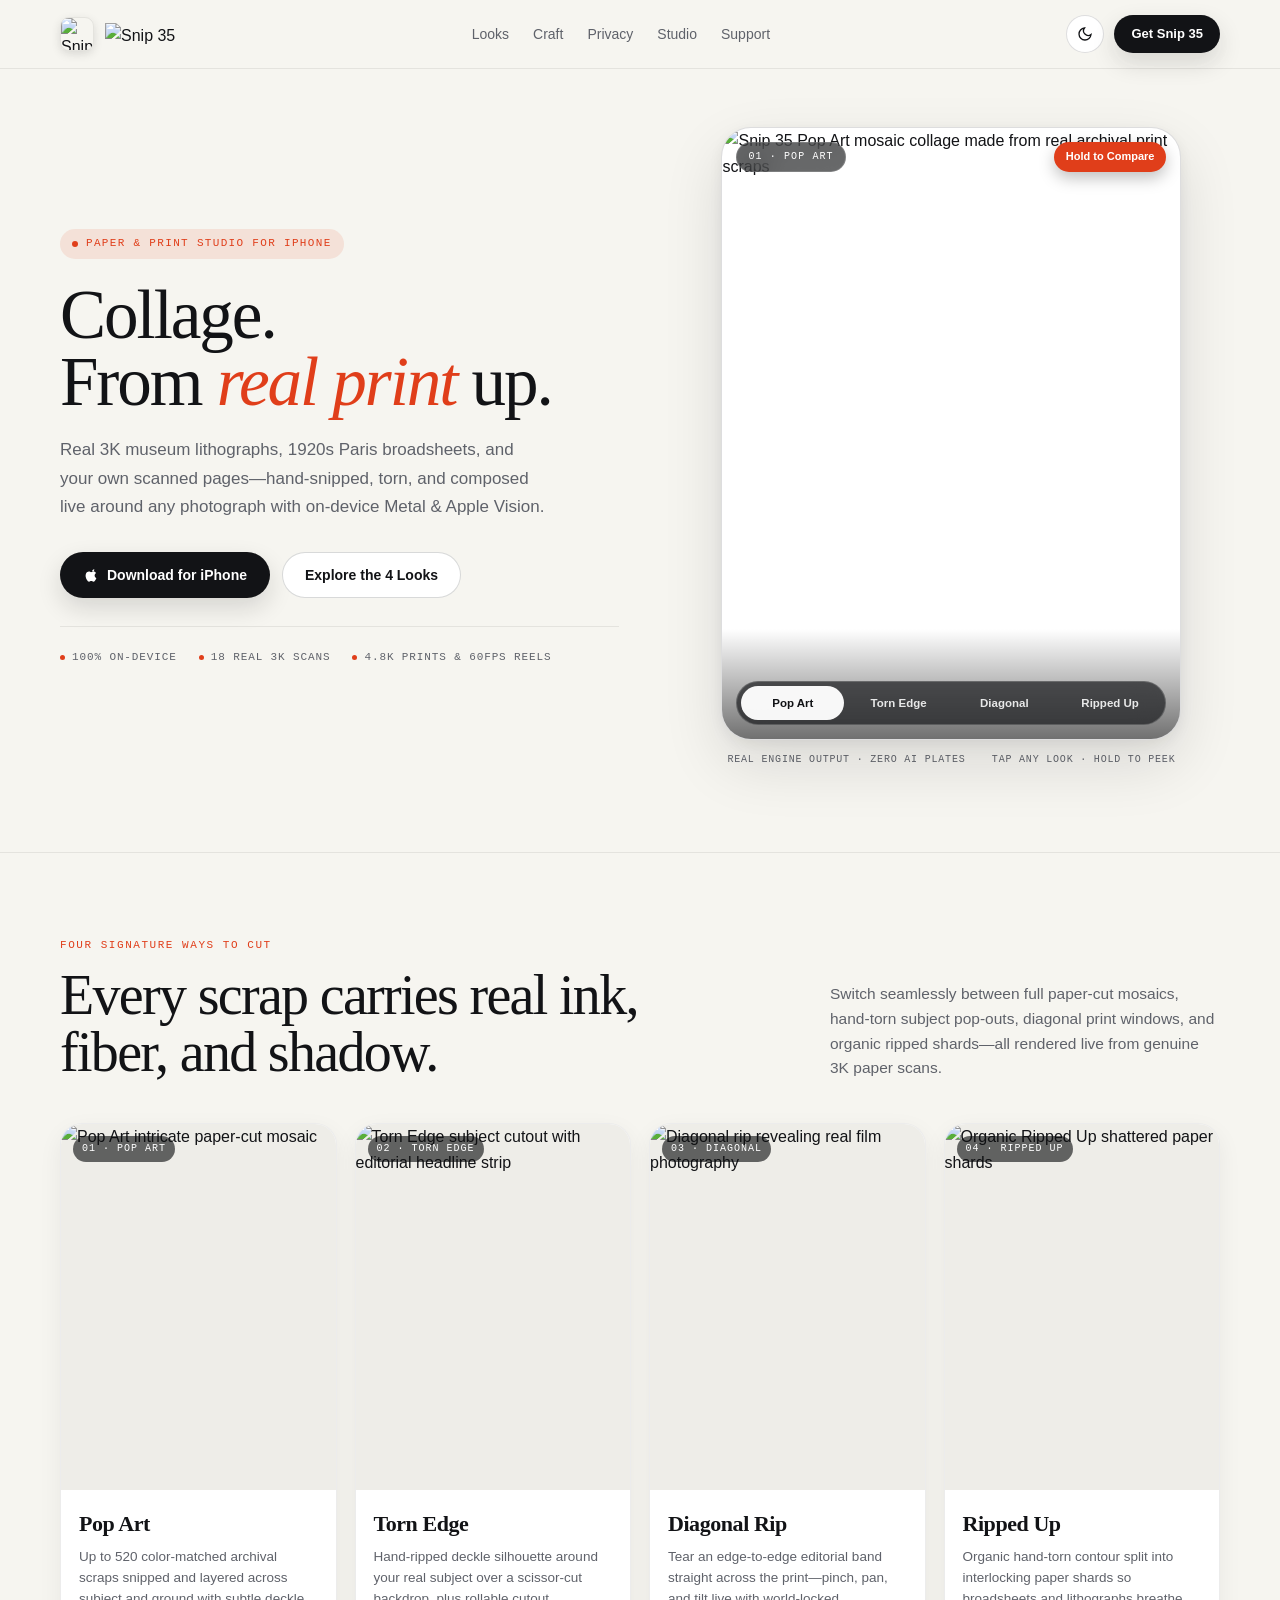
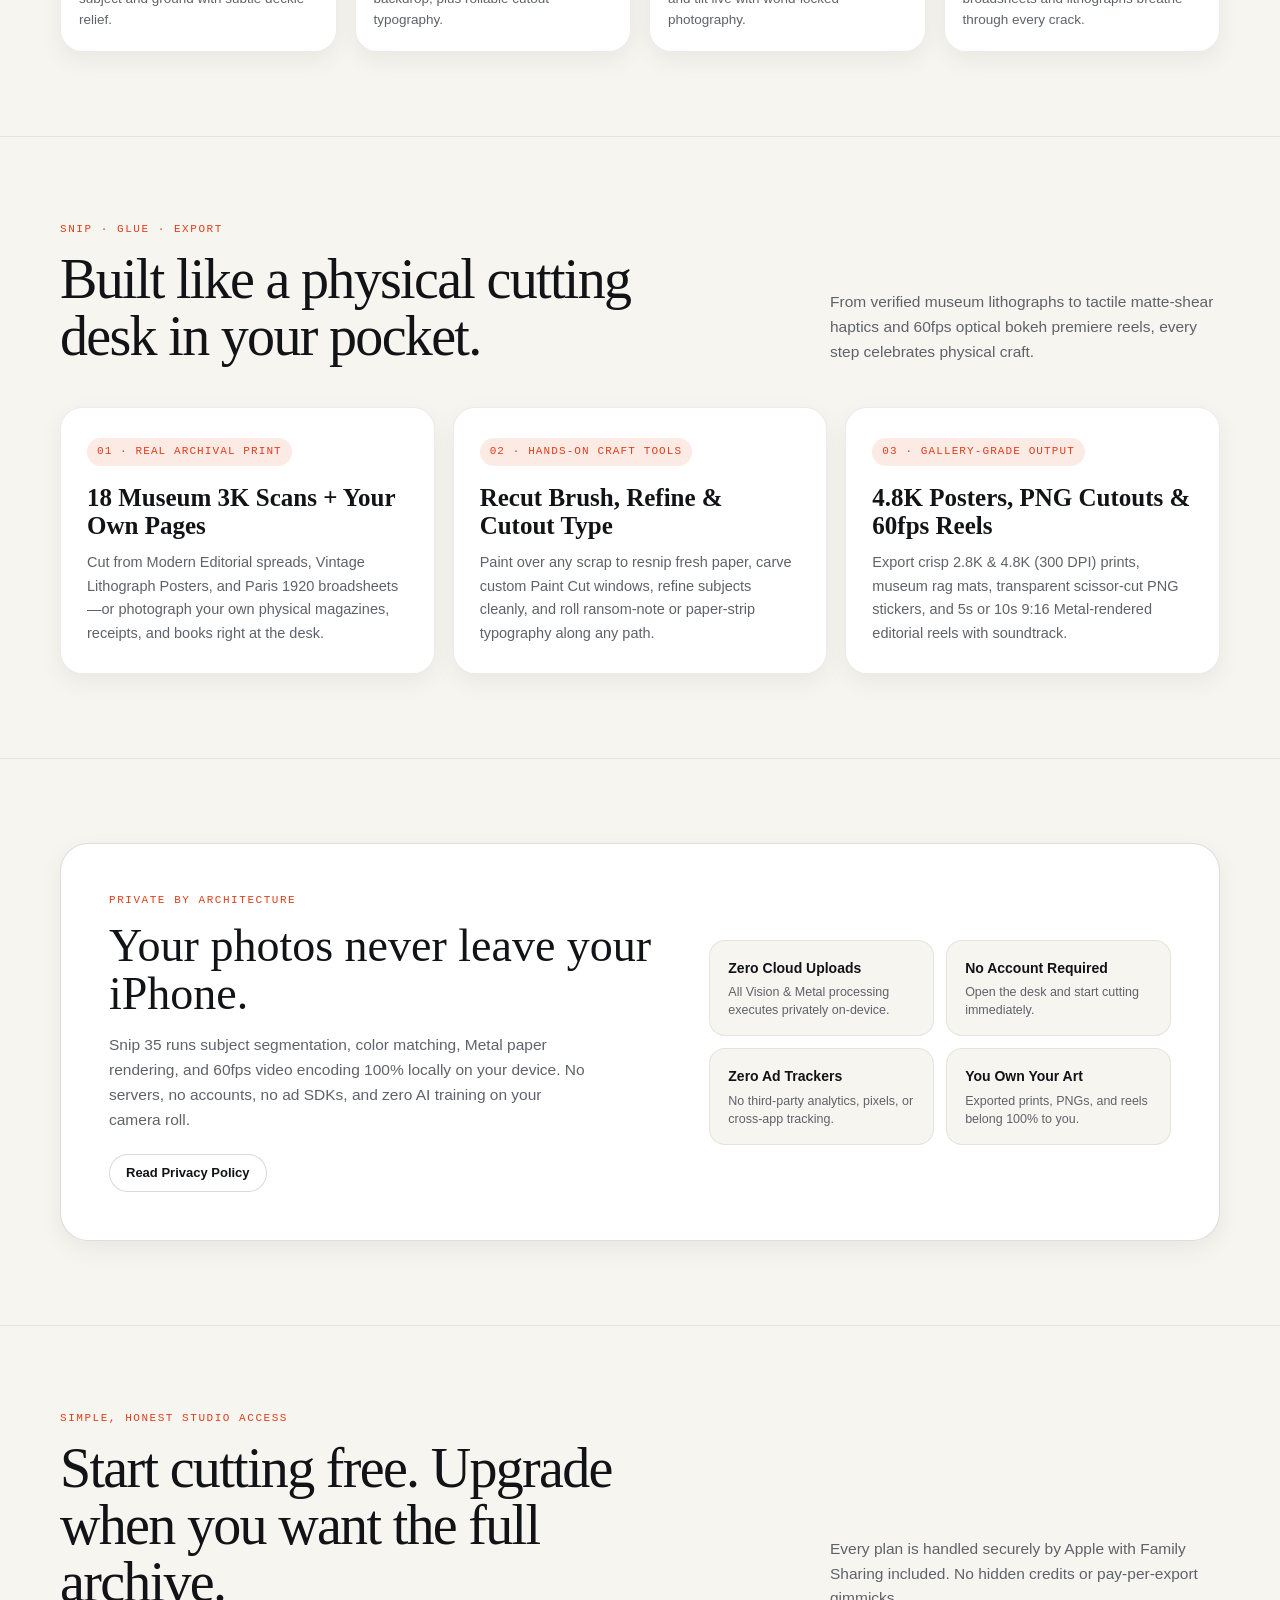
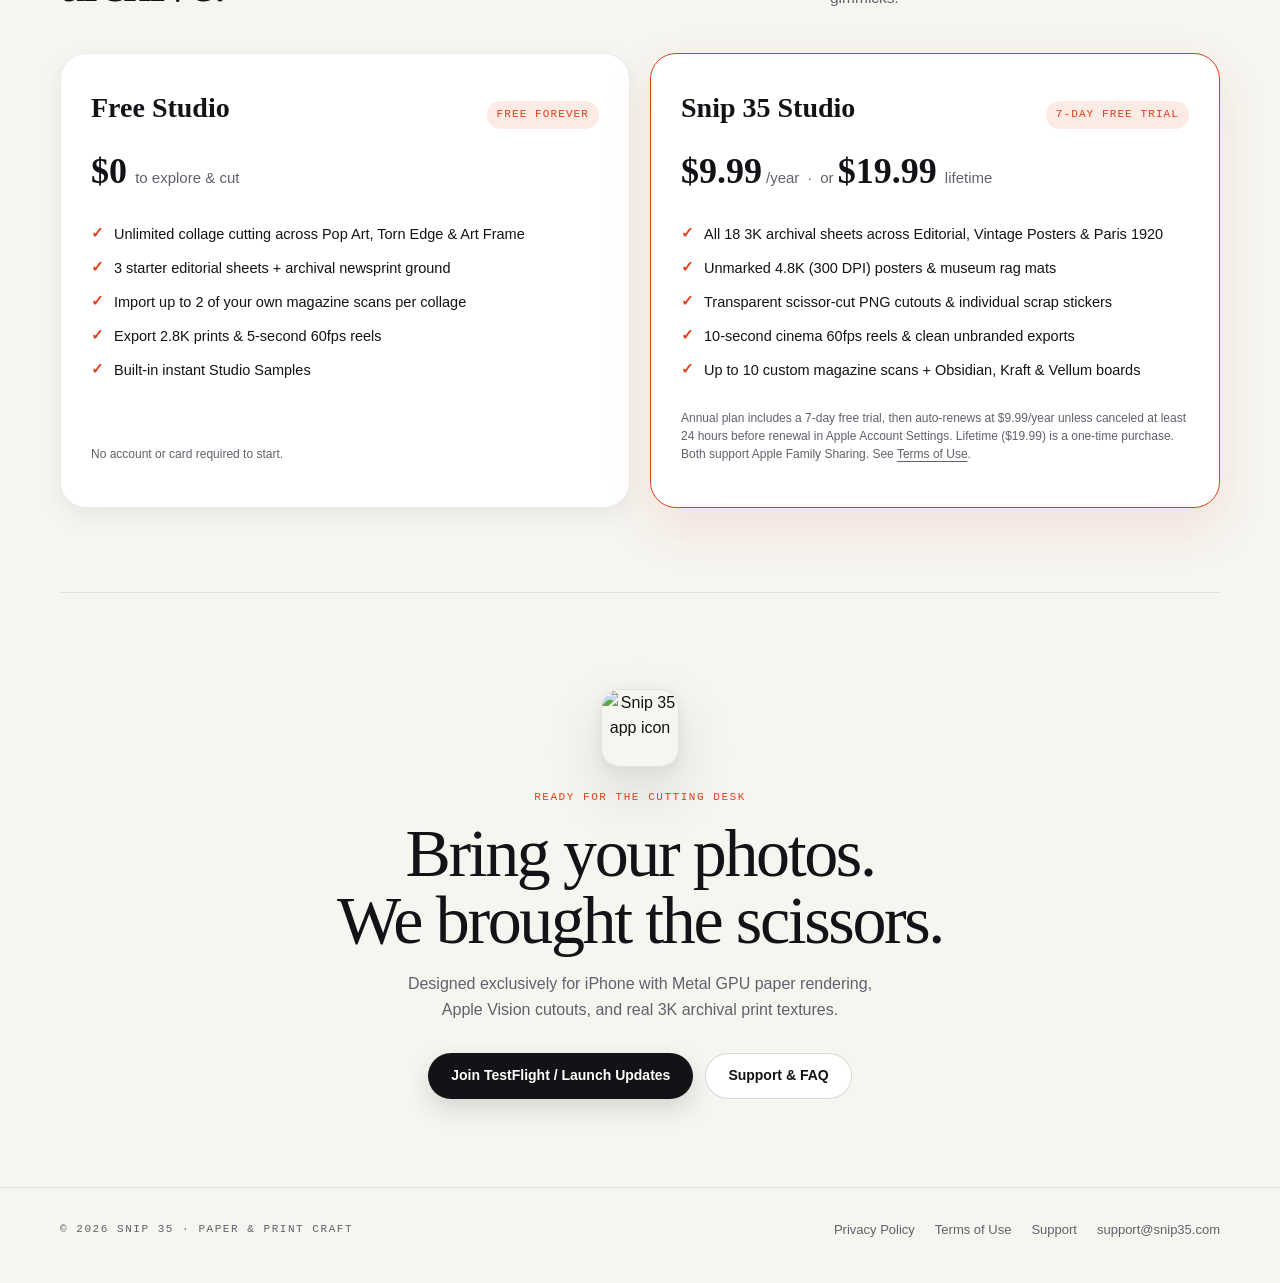
==== index.html @ 23352a3b "Add files via upload" ====
<!doctype html>
<html lang="en" data-theme="light">
<head>
  <meta charset="utf-8" />
  <meta name="viewport" content="width=device-width, initial-scale=1" />
  <meta http-equiv="Content-Security-Policy" content="default-src 'self'; img-src 'self' data:; style-src 'self' 'unsafe-inline' https://fonts.googleapis.com; font-src 'self' https://fonts.gstatic.com; script-src 'self'; base-uri 'self'; form-action 'self'; object-src 'none';" />
  <meta name="referrer" content="strict-origin-when-cross-origin" />
  <title>Snip 35 — Paper &amp; Print Collage Studio for iPhone</title>
  <meta name="description" content="Collage. From real print up. Real 3K archival magazine spreads &amp; museum lithographs—hand-snipped, torn, and layered live around any photo, 100% on-device." />
  <link rel="canonical" href="https://snip35.com/" />

  <!-- Apple Smart App Banner: uncomment & replace with your App Store numeric ID once live -->
  <!-- <meta name="apple-itunes-app" content="app-id=YOUR_APP_STORE_ID" /> -->

  <meta name="theme-color" content="#f6f5f0" media="(prefers-color-scheme: light)" />
  <meta name="theme-color" content="#07080b" media="(prefers-color-scheme: dark)" />
  <link rel="icon" type="image/png" href="./assets/favicon.png" />
  <link rel="apple-touch-icon" sizes="180x180" href="./assets/apple-touch-icon.png" />

  <!-- Open Graph & iMessage Rich Link Preview -->
  <meta property="og:type" content="website" />
  <meta property="og:site_name" content="Snip 35" />
  <meta property="og:title" content="Snip 35 — Collage. From real print up." />
  <meta property="og:description" content="Real 3K magazine spreads and museum lithographs—hand-snipped, torn, and layered live around any photo on iPhone. 100% on-device." />
  <meta property="og:url" content="https://snip35.com/" />
  <meta property="og:image" content="https://snip35.com/assets/og-card.jpg" />
  <meta property="og:image:width" content="1200" />
  <meta property="og:image:height" content="630" />
  <meta name="twitter:card" content="summary_large_image" />
  <meta name="twitter:title" content="Snip 35 — Paper &amp; Print Collage Studio" />
  <meta name="twitter:description" content="Real 3K museum scans, hand-torn edges, cutout typography, and 60fps bokeh reels—100% on-device for iPhone." />
  <meta name="twitter:image" content="https://snip35.com/assets/og-card.jpg" />

  <link rel="preconnect" href="https://fonts.googleapis.com" />
  <link rel="preconnect" href="https://fonts.gstatic.com" crossorigin />
  <link href="https://fonts.googleapis.com/css2?family=Bodoni+Moda:ital,opsz,wght@0,6..96,500;0,6..96,600;1,6..96,500&family=DM+Mono:wght@400;500&family=DM+Sans:wght@400;500;600;700&display=swap" rel="stylesheet" />
  <link rel="stylesheet" href="./styles.css" />
  <script src="./theme.js"></script>
</head>
<body>
  <header class="topbar">
    <div class="wrap topbar-inner">
      <a class="brand" href="./" aria-label="Snip 35 home">
        <img
          class="brand-icon"
          src="./assets/app-icon.png"
          data-icon-light="./assets/app-icon.png"
          data-icon-dark="./assets/app-icon-dark.png"
          alt="Snip 35 app icon"
          width="34"
          height="34"
        />
        <img class="brand-wordmark" src="./assets/wordmark.png" alt="Snip 35" height="22" />
      </a>

      <nav class="nav" aria-label="Primary">
        <a href="#looks">Looks</a>
        <a href="#craft">Craft</a>
        <a href="#privacy">Privacy</a>
        <a href="#studio">Studio</a>
        <a href="./support/">Support</a>
      </nav>

      <div class="nav-actions">
        <button id="themeToggle" class="theme-btn" type="button" aria-label="Toggle studio theme"></button>
        <a class="btn btn-primary btn-sm" href="#download">Get Snip 35</a>
      </div>
    </div>
  </header>

  <main>
    <!-- Hero -->
    <section class="wrap hero">
      <div>
        <div class="eyebrow-row">
          <span class="eyebrow-dot"></span>
          <span>Paper &amp; Print Studio for iPhone</span>
        </div>

        <h1>Collage.<br />From <em>real print</em> up.</h1>

        <p class="hero-lead">
          Real 3K museum lithographs, 1920s Paris broadsheets, and your own scanned pages—hand-snipped,
          torn, and composed live around any photograph with on-device Metal &amp; Apple Vision.
        </p>

        <div class="hero-cta">
          <a class="btn btn-primary" href="#download">
            <svg width="16" height="16" viewBox="0 0 24 24" fill="currentColor" aria-hidden="true">
              <path d="M18.71 19.5c-.83 1.24-1.71 2.45-3.05 2.47-1.34.03-1.77-.79-3.29-.79-1.53 0-2 .77-3.27.82-1.31.05-2.3-1.32-3.14-2.53C4.25 17 2.94 12.45 4.7 9.39c.87-1.52 2.43-2.48 4.12-2.51 1.28-.02 2.5.87 3.29.87.78 0 2.26-1.07 3.81-.91.65.03 2.47.26 3.64 1.98-.09.06-2.17 1.28-2.15 3.81.03 3.02 2.65 4.03 2.68 4.04-.03.07-.42 1.44-1.38 2.83M15.96 6.33c.67-.81 1.12-1.94 1-3.08-.96.04-2.13.64-2.82 1.45-.61.7-.114 1.86-1 2.98 1.07.08 2.16-.54 2.82-1.35z"/>
            </svg>
            <span>Download for iPhone</span>
          </a>
          <a class="btn btn-secondary" href="#looks">Explore the 4 Looks</a>
        </div>

        <div class="hero-specs">
          <span><i class="spec-dot"></i>100% On-Device</span>
          <span><i class="spec-dot"></i>18 Real 3K Scans</span>
          <span><i class="spec-dot"></i>4.8K Prints &amp; 60fps Reels</span>
        </div>
      </div>

      <!-- Interactive Living Hero Stage -->
      <div class="stage-wrap">
        <div class="stage-card" id="heroStage" aria-label="Interactive preview of Snip 35 collage styles">
          <img class="stage-img active" data-look="pop" src="./assets/hero-pop-art.jpg" alt="Snip 35 Pop Art mosaic collage made from real archival print scraps" />
          <img class="stage-img" data-look="torn" src="./assets/hero-torn-edge.jpg" alt="Snip 35 Torn Edge subject cutout with hand-torn paper deckle and editorial type strip" />
          <img class="stage-img" data-look="diag" src="./assets/hero-diagonal.jpg" alt="Snip 35 Diagonal Rip art frame revealing a 35mm photograph through torn print" />
          <img class="stage-img" data-look="ripped" src="./assets/hero-ripped-up.jpg" alt="Snip 35 Organic Ripped Up multi-shard collage framing a portrait" />

          <img class="before-layer" id="beforeLayer" src="./assets/hero-pop-orig.jpg" alt="Original photograph before Snip 35 cutting" />
          <div class="stage-divider" id="stageDivider" aria-hidden="true"></div>

          <div class="stage-top-bar">
            <span class="stage-badge" id="stageBadge">01 · Pop Art</span>
            <button class="compare-btn" id="compareBtn" type="button">Hold to Compare</button>
          </div>

          <div class="stage-grad"></div>

          <div class="stage-pills" role="tablist" aria-label="Choose hero look">
            <button class="stage-pill active" type="button" role="tab" aria-selected="true" data-pick="pop">Pop Art</button>
            <button class="stage-pill" type="button" role="tab" aria-selected="false" data-pick="torn">Torn Edge</button>
            <button class="stage-pill" type="button" role="tab" aria-selected="false" data-pick="diag">Diagonal</button>
            <button class="stage-pill" type="button" role="tab" aria-selected="false" data-pick="ripped">Ripped Up</button>
          </div>
        </div>
        <div class="stage-caption">
          <span class="mono">Real engine output · Zero AI plates</span>
          <span class="mono" id="stageHint">Tap any look · Hold to peek</span>
        </div>
      </div>
    </section>

    <!-- 4 Signature Looks -->
    <section class="section" id="looks">
      <div class="wrap">
        <div class="section-head">
          <div>
            <div class="mono accent-mono">Four Signature Ways to Cut</div>
            <h2>Every scrap carries real ink, fiber, and shadow.</h2>
          </div>
          <p>
            Switch seamlessly between full paper-cut mosaics, hand-torn subject pop-outs, diagonal print windows,
            and organic ripped shards—all rendered live from genuine 3K paper scans.
          </p>
        </div>

        <div class="looks-grid">
          <article class="look-card">
            <div class="look-media">
              <img src="./assets/hero-pop-art.jpg" alt="Pop Art intricate paper-cut mosaic" loading="lazy" />
              <span class="look-num">01 · POP ART</span>
            </div>
            <div class="look-body">
              <h3>Pop Art</h3>
              <p>Up to 520 color-matched archival scraps snipped and layered across subject and ground with subtle deckle relief.</p>
            </div>
          </article>

          <article class="look-card">
            <div class="look-media">
              <img src="./assets/hero-torn-edge.jpg" alt="Torn Edge subject cutout with editorial headline strip" loading="lazy" />
              <span class="look-num">02 · TORN EDGE</span>
            </div>
            <div class="look-body">
              <h3>Torn Edge</h3>
              <p>Hand-ripped deckle silhouette around your real subject over a scissor-cut backdrop, plus rollable cutout typography.</p>
            </div>
          </article>

          <article class="look-card">
            <div class="look-media">
              <img src="./assets/hero-diagonal.jpg" alt="Diagonal rip revealing real film photography" loading="lazy" />
              <span class="look-num">03 · DIAGONAL</span>
            </div>
            <div class="look-body">
              <h3>Diagonal Rip</h3>
              <p>Tear an edge-to-edge editorial band straight across the print—pinch, pan, and tilt live with world-locked photography.</p>
            </div>
          </article>

          <article class="look-card">
            <div class="look-media">
              <img src="./assets/hero-ripped-up.jpg" alt="Organic Ripped Up shattered paper shards" loading="lazy" />
              <span class="look-num">04 · RIPPED UP</span>
            </div>
            <div class="look-body">
              <h3>Ripped Up</h3>
              <p>Organic hand-torn contour split into interlocking paper shards so broadsheets and lithographs breathe through every crack.</p>
            </div>
          </article>
        </div>
      </div>
    </section>

    <!-- 3-Act Craft Process -->
    <section class="section" id="craft">
      <div class="wrap">
        <div class="section-head">
          <div>
            <div class="mono accent-mono">Snip · Glue · Export</div>
            <h2>Built like a physical cutting desk in your pocket.</h2>
          </div>
          <p>
            From verified museum lithographs to tactile matte-shear haptics and 60fps optical bokeh premiere reels,
            every step celebrates physical craft.
          </p>
        </div>

        <div class="craft-grid">
          <article class="craft-card">
            <div class="craft-step">01 · REAL ARCHIVAL PRINT</div>
            <h3>18 Museum 3K Scans + Your Own Pages</h3>
            <p>
              Cut from Modern Editorial spreads, Vintage Lithograph Posters, and Paris 1920 broadsheets—or photograph
              your own physical magazines, receipts, and books right at the desk.
            </p>
          </article>

          <article class="craft-card">
            <div class="craft-step">02 · HANDS-ON CRAFT TOOLS</div>
            <h3>Recut Brush, Refine &amp; Cutout Type</h3>
            <p>
              Paint over any scrap to resnip fresh paper, carve custom Paint Cut windows, refine subjects cleanly,
              and roll ransom-note or paper-strip typography along any path.
            </p>
          </article>

          <article class="craft-card">
            <div class="craft-step">03 · GALLERY-GRADE OUTPUT</div>
            <h3>4.8K Posters, PNG Cutouts &amp; 60fps Reels</h3>
            <p>
              Export crisp 2.8K &amp; 4.8K (300 DPI) prints, museum rag mats, transparent scissor-cut PNG stickers,
              and 5s or 10s 9:16 Metal-rendered editorial reels with soundtrack.
            </p>
          </article>
        </div>
      </div>
    </section>

    <!-- Privacy Architecture -->
    <section class="section" id="privacy">
      <div class="wrap">
        <div class="privacy-band">
          <div>
            <div class="mono accent-mono">Private by Architecture</div>
            <h2>Your photos never leave your iPhone.</h2>
            <p>
              Snip 35 runs subject segmentation, color matching, Metal paper rendering, and 60fps video encoding
              100% locally on your device. No servers, no accounts, no ad SDKs, and zero AI training on your camera roll.
            </p>
            <div class="hero-cta" style="margin-top: 22px;">
              <a class="btn btn-secondary btn-sm" href="./privacy/">Read Privacy Policy</a>
            </div>
          </div>

          <div class="privacy-pills">
            <div class="privacy-pill">
              <strong>Zero Cloud Uploads</strong>
              <span>All Vision &amp; Metal processing executes privately on-device.</span>
            </div>
            <div class="privacy-pill">
              <strong>No Account Required</strong>
              <span>Open the desk and start cutting immediately.</span>
            </div>
            <div class="privacy-pill">
              <strong>Zero Ad Trackers</strong>
              <span>No third-party analytics, pixels, or cross-app tracking.</span>
            </div>
            <div class="privacy-pill">
              <strong>You Own Your Art</strong>
              <span>Exported prints, PNGs, and reels belong 100% to you.</span>
            </div>
          </div>
        </div>
      </div>
    </section>

    <!-- Pricing -->
    <section class="section" id="studio">
      <div class="wrap">
        <div class="section-head">
          <div>
            <div class="mono accent-mono">Simple, Honest Studio Access</div>
            <h2>Start cutting free. Upgrade when you want the full archive.</h2>
          </div>
          <p>
            Every plan is handled securely by Apple with Family Sharing included. No hidden credits or pay-per-export gimmicks.
          </p>
        </div>

        <div class="pricing-grid">
          <article class="price-card">
            <div class="price-header">
              <h3>Free Studio</h3>
              <span class="price-tag">Free Forever</span>
            </div>
            <p class="price-amount"><strong>$0</strong> to explore &amp; cut</p>
            <ul class="feature-list">
              <li><span class="check">✓</span><span>Unlimited collage cutting across Pop Art, Torn Edge &amp; Art Frame</span></li>
              <li><span class="check">✓</span><span>3 starter editorial sheets + archival newsprint ground</span></li>
              <li><span class="check">✓</span><span>Import up to 2 of your own magazine scans per collage</span></li>
              <li><span class="check">✓</span><span>Export 2.8K prints &amp; 5-second 60fps reels</span></li>
              <li><span class="check">✓</span><span>Built-in instant Studio Samples</span></li>
            </ul>
            <p class="price-note">No account or card required to start.</p>
          </article>

          <article class="price-card featured">
            <div class="price-header">
              <h3>Snip 35 Studio</h3>
              <span class="price-tag">7-Day Free Trial</span>
            </div>
            <p class="price-amount">
              <strong>$9.99</strong>/year &nbsp;·&nbsp; or <strong>$19.99</strong> lifetime
            </p>
            <ul class="feature-list">
              <li><span class="check">✓</span><span>All 18 3K archival sheets across Editorial, Vintage Posters &amp; Paris 1920</span></li>
              <li><span class="check">✓</span><span>Unmarked 4.8K (300 DPI) posters &amp; museum rag mats</span></li>
              <li><span class="check">✓</span><span>Transparent scissor-cut PNG cutouts &amp; individual scrap stickers</span></li>
              <li><span class="check">✓</span><span>10-second cinema 60fps reels &amp; clean unbranded exports</span></li>
              <li><span class="check">✓</span><span>Up to 10 custom magazine scans + Obsidian, Kraft &amp; Vellum boards</span></li>
            </ul>
            <p class="price-note">
              Annual plan includes a 7-day free trial, then auto-renews at $9.99/year unless canceled at least 24 hours before renewal in Apple Account Settings. Lifetime ($19.99) is a one-time purchase. Both support Apple Family Sharing. See <a href="./terms/">Terms of Use</a>.
            </p>
          </article>
        </div>
      </div>
    </section>

    <!-- Download / Launch CTA -->
    <section class="wrap closing" id="download">
      <img
        class="closing-icon"
        src="./assets/app-icon.png"
        data-icon-light="./assets/app-icon.png"
        data-icon-dark="./assets/app-icon-dark.png"
        alt="Snip 35 app icon"
        width="78"
        height="78"
      />
      <div class="mono accent-mono">Ready for the Cutting Desk</div>
      <h2>Bring your photos.<br />We brought the scissors.</h2>
      <p>
        Designed exclusively for iPhone with Metal GPU paper rendering, Apple Vision cutouts,
        and real 3K archival print textures.
      </p>
      <div class="hero-cta" style="justify-content: center;">
        <!-- Replace href with your live App Store URL (https://apps.apple.com/app/idYOUR_ID) or TestFlight invite link -->
        <a class="btn btn-primary" href="mailto:support@snip35.com?subject=Snip%2035%20TestFlight%20Access">
          Join TestFlight / Launch Updates
        </a>
        <a class="btn btn-secondary" href="./support/">Support &amp; FAQ</a>
      </div>
    </section>
  </main>

  <footer class="footer">
    <div class="wrap footer-inner">
      <div class="mono">© 2026 Snip 35 · Paper &amp; Print Craft</div>
      <nav class="footer-links" aria-label="Legal and support">
        <a href="./privacy/">Privacy Policy</a>
        <a href="./terms/">Terms of Use</a>
        <a href="./support/">Support</a>
        <a href="mailto:support@snip35.com">support@snip35.com</a>
      </nav>
    </div>
  </footer>

  <script src="./hero.js" defer></script>
</body>
</html>
---- styles.css ----
/* Snip 35 — Dual-Finish Editorial Studio Design System (Ceramic Porcelain / Piano Obsidian) */
:root,
html[data-theme="light"] {
  --ground: #f6f5f0;
  --ground-2: #eeede8;
  --surface: #ffffff;
  --well: #e7e6e0;
  --ink: #121316;
  --muted: #5f626a;
  --faint: #7b7e86;
  --accent: #e03e1a;
  --accent-soft: rgba(224, 62, 26, 0.11);
  --ok: #2f7d4c;
  --release: #121316;
  --on-release: #ffffff;
  --line: rgba(18, 19, 22, 0.14);
  --line-soft: rgba(18, 19, 22, 0.08);
  --shadow-lg: 0 24px 60px rgba(18, 19, 22, 0.12), 0 4px 14px rgba(18, 19, 22, 0.06);
  --shadow-sm: 0 8px 24px rgba(18, 19, 22, 0.06);
  --glass: rgba(246, 245, 240, 0.86);
  --display: "Bodoni Moda", "Bodoni 72", "Didot", Georgia, serif;
  --sans: "DM Sans", -apple-system, BlinkMacSystemFont, "SF Pro Text", sans-serif;
  --mono: "DM Mono", ui-monospace, "SF Mono", Menlo, monospace;
  color-scheme: light;
}

html[data-theme="dark"] {
  --ground: #07080b;
  --ground-2: #101218;
  --surface: #13161e;
  --well: #1b1f29;
  --ink: #f5f6f8;
  --muted: #989eac;
  --faint: #676c78;
  --accent: #f08a5d;
  --accent-soft: rgba(240, 138, 93, 0.15);
  --ok: #8be2b4;
  --release: #f5f6f8;
  --on-release: #07080b;
  --line: rgba(245, 246, 248, 0.16);
  --line-soft: rgba(245, 246, 248, 0.085);
  --shadow-lg: 0 28px 72px rgba(0, 0, 0, 0.56), 0 4px 16px rgba(0, 0, 0, 0.35);
  --shadow-sm: 0 10px 28px rgba(0, 0, 0, 0.32);
  --glass: rgba(7, 8, 11, 0.84);
  color-scheme: dark;
}

*, *::before, *::after { box-sizing: border-box; }
html {
  scroll-behavior: smooth;
  background: var(--ground);
  color: var(--ink);
}
body {
  margin: 0;
  background: var(--ground);
  color: var(--ink);
  font-family: var(--sans);
  line-height: 1.6;
  -webkit-font-smoothing: antialiased;
  overflow-x: clip;
}

::selection { background: var(--accent); color: #fff; }
a { color: inherit; text-underline-offset: 3px; }
img { max-width: 100%; display: block; }
button { font: inherit; color: inherit; }
button:focus-visible, a:focus-visible { outline: 2px solid var(--accent); outline-offset: 3px; }

.wrap {
  width: min(1160px, calc(100% - 48px));
  margin-inline: auto;
}

.mono {
  font-family: var(--mono);
  font-size: 11px;
  font-weight: 500;
  letter-spacing: 0.14em;
  text-transform: uppercase;
  color: var(--muted);
}

.accent-mono { color: var(--accent); }

/* Header */
.topbar {
  position: sticky;
  top: 0;
  z-index: 40;
  backdrop-filter: blur(18px) saturate(160%);
  -webkit-backdrop-filter: blur(18px) saturate(160%);
  background: var(--glass);
  border-bottom: 1px solid var(--line-soft);
}

.topbar-inner {
  height: 68px;
  display: flex;
  align-items: center;
  justify-content: space-between;
  gap: 20px;
}

.brand {
  display: inline-flex;
  align-items: center;
  gap: 11px;
  text-decoration: none;
}

.brand-icon {
  width: 34px;
  height: 34px;
  border-radius: 9px;
  box-shadow: 0 3px 10px rgba(0, 0, 0, 0.12);
  border: 1px solid var(--line-soft);
  object-fit: cover;
}

.brand-wordmark {
  height: 22px;
  width: auto;
}

html[data-theme="dark"] .brand-wordmark {
  filter: invert(1) brightness(1.06);
}

.nav {
  display: flex;
  align-items: center;
  gap: 24px;
  font-size: 14px;
  font-weight: 500;
}

.nav a {
  text-decoration: none;
  color: var(--muted);
  transition: color 0.18s ease;
}

.nav a:hover { color: var(--ink); }

.nav-actions {
  display: flex;
  align-items: center;
  gap: 10px;
}

.theme-btn {
  width: 38px;
  height: 38px;
  border-radius: 999px;
  border: 1px solid var(--line);
  background: var(--surface);
  display: inline-flex;
  align-items: center;
  justify-content: center;
  cursor: pointer;
  transition: transform 0.15s ease, border-color 0.2s ease;
}
.theme-btn:hover { border-color: var(--ink); }
.theme-btn:active { transform: scale(0.95); }

.btn {
  display: inline-flex;
  align-items: center;
  justify-content: center;
  gap: 8px;
  min-height: 46px;
  padding: 0 22px;
  border-radius: 999px;
  font-size: 14px;
  font-weight: 600;
  text-decoration: none;
  border: 1px solid transparent;
  cursor: pointer;
  transition: transform 0.16s ease, opacity 0.16s ease;
  white-space: nowrap;
}
.btn:active { transform: scale(0.98); }

.btn-primary {
  background: #121316;
  color: #ffffff;
  box-shadow: 0 10px 24px rgba(18, 19, 22, 0.14);
}
html[data-theme="dark"] .btn-primary {
  background: #f5f6f8;
  color: #07080b;
  box-shadow: 0 10px 24px rgba(0, 0, 0, 0.35);
}
.btn-primary:hover { opacity: 0.9; }

.btn-accent {
  background: var(--accent);
  color: #ffffff;
  box-shadow: 0 10px 24px rgba(224, 62, 26, 0.24);
}
.btn-accent:hover { opacity: 0.92; }

.btn-secondary {
  background: #ffffff;
  color: #121316;
  border-color: rgba(18, 19, 22, 0.16);
}
html[data-theme="dark"] .btn-secondary {
  background: #13161e;
  color: #f5f6f8;
  border-color: rgba(245, 246, 248, 0.20);
}
.btn-secondary:hover { border-color: var(--ink); }

.btn-sm {
  min-height: 38px;
  padding: 0 16px;
  font-size: 13px;
}

/* Hero Section */
.hero {
  padding: 58px 0 84px;
  display: grid;
  grid-template-columns: minmax(0, 1.02fr) minmax(0, 0.98fr);
  gap: clamp(32px, 5vw, 72px);
  align-items: center;
}
.hero > * { min-width: 0; }

.eyebrow-row {
  display: inline-flex;
  align-items: center;
  gap: 8px;
  padding: 6px 12px;
  border-radius: 999px;
  background: var(--accent-soft);
  color: var(--accent);
  font-family: var(--mono);
  font-size: 11px;
  font-weight: 500;
  letter-spacing: 0.12em;
  text-transform: uppercase;
}

.eyebrow-dot {
  width: 6px;
  height: 6px;
  border-radius: 50%;
  background: var(--accent);
}

.hero h1 {
  font-family: var(--display);
  font-weight: 500;
  font-size: clamp(44px, 5.4vw, 72px);
  line-height: 0.98;
  letter-spacing: -0.03em;
  margin: 22px 0 20px;
}

.hero h1 em {
  font-style: italic;
  color: var(--accent);
}

.hero-lead {
  font-size: 17px;
  line-height: 1.68;
  color: var(--muted);
  max-width: 490px;
  margin: 0;
}

.hero-cta {
  display: flex;
  flex-wrap: wrap;
  gap: 12px;
  margin-top: 30px;
}

.hero-specs {
  margin-top: 28px;
  padding-top: 22px;
  border-top: 1px solid var(--line-soft);
  display: flex;
  flex-wrap: wrap;
  gap: 10px 22px;
  font-family: var(--mono);
  font-size: 11px;
  letter-spacing: 0.08em;
  text-transform: uppercase;
  color: var(--muted);
}

.hero-specs span {
  display: inline-flex;
  align-items: center;
  gap: 7px;
}

.spec-dot {
  width: 5px;
  height: 5px;
  border-radius: 50%;
  background: var(--accent);
}

/* Interactive iOS Hero Stage */
.stage-wrap {
  position: relative;
  width: min(460px, 100%);
  margin-inline: auto;
}

.stage-card {
  position: relative;
  aspect-ratio: 3 / 4;
  border-radius: 30px;
  overflow: hidden;
  background: var(--surface);
  border: 1px solid var(--line);
  box-shadow: var(--shadow-lg);
  user-select: none;
  -webkit-user-select: none;
}

.stage-img {
  position: absolute;
  inset: 0;
  width: 100%;
  height: 100%;
  object-fit: cover;
  opacity: 0;
  transform: scale(1.025);
  transition: opacity 0.45s cubic-bezier(0.22, 1, 0.36, 1), transform 0.55s cubic-bezier(0.22, 1, 0.36, 1);
}

.stage-img.active {
  opacity: 1;
  transform: scale(1);
}

.before-layer {
  position: absolute;
  inset: 0;
  width: 100%;
  height: 100%;
  object-fit: cover;
  clip-path: inset(0 100% 0 0);
  pointer-events: none;
  z-index: 3;
  transition: clip-path 0.06s linear;
}

.stage-divider {
  position: absolute;
  top: 0;
  bottom: 0;
  left: 0;
  width: 2px;
  background: rgba(255, 255, 255, 0.92);
  box-shadow: 0 0 18px rgba(0, 0, 0, 0.45);
  z-index: 4;
  opacity: 0;
  pointer-events: none;
}

.stage-top-bar {
  position: absolute;
  top: 14px;
  left: 14px;
  right: 14px;
  z-index: 6;
  display: flex;
  align-items: center;
  justify-content: space-between;
  gap: 8px;
}

.stage-badge {
  padding: 6px 11px;
  border-radius: 999px;
  background: rgba(12, 13, 16, 0.62);
  backdrop-filter: blur(12px);
  -webkit-backdrop-filter: blur(12px);
  border: 1px solid rgba(255, 255, 255, 0.16);
  color: #fff;
  font-family: var(--mono);
  font-size: 10px;
  letter-spacing: 0.11em;
  text-transform: uppercase;
}

.compare-btn {
  padding: 6px 12px;
  border-radius: 999px;
  background: var(--accent);
  color: #fff;
  border: none;
  font-size: 11px;
  font-weight: 700;
  cursor: pointer;
  box-shadow: 0 6px 16px rgba(0, 0, 0, 0.25);
  transition: opacity 0.18s ease, transform 0.15s ease;
}
.compare-btn:hover { opacity: 0.92; }
.compare-btn.hidden { opacity: 0; pointer-events: none; }

.stage-grad {
  position: absolute;
  inset: auto 0 0 0;
  height: 110px;
  background: linear-gradient(to top, rgba(0, 0, 0, 0.56), transparent);
  pointer-events: none;
  z-index: 5;
}

.stage-pills {
  position: absolute;
  left: 14px;
  right: 14px;
  bottom: 14px;
  z-index: 7;
  display: grid;
  grid-template-columns: repeat(4, 1fr);
  gap: 3px;
  padding: 4px;
  border-radius: 999px;
  background: rgba(12, 13, 16, 0.64);
  backdrop-filter: blur(14px);
  -webkit-backdrop-filter: blur(14px);
  border: 1px solid rgba(255, 255, 255, 0.18);
}

.stage-pill {
  border: none;
  background: transparent;
  color: rgba(255, 255, 255, 0.88);
  font-size: 11.5px;
  font-weight: 600;
  padding: 8px 4px;
  border-radius: 999px;
  cursor: pointer;
  transition: background 0.2s ease, color 0.2s ease;
}
.stage-pill.active {
  background: rgba(255, 255, 255, 0.96);
  color: #121316;
  font-weight: 700;
}

.stage-caption {
  display: flex;
  flex-wrap: wrap;
  justify-content: space-between;
  align-items: center;
  gap: 4px 10px;
  margin-top: 12px;
  padding: 0 6px;
}
.stage-caption .mono {
  font-size: 10px;
  letter-spacing: 0.08em;
}

/* Sections */
.section {
  padding: 84px 0;
  border-top: 1px solid var(--line-soft);
}

.section-head {
  display: flex;
  align-items: flex-end;
  justify-content: space-between;
  gap: 28px;
  margin-bottom: 42px;
  flex-wrap: wrap;
}

.section-head h2 {
  font-family: var(--display);
  font-weight: 500;
  font-size: clamp(34px, 4.4vw, 56px);
  line-height: 1.02;
  letter-spacing: -0.03em;
  margin: 12px 0 0;
  max-width: 620px;
}

.section-head p {
  color: var(--muted);
  max-width: 390px;
  margin: 0;
  font-size: 15.5px;
}

/* 4-Look Editorial Gallery */
.looks-grid {
  display: grid;
  grid-template-columns: repeat(4, 1fr);
  gap: 18px;
}

.look-card {
  background: var(--surface);
  border: 1px solid var(--line-soft);
  border-radius: 22px;
  overflow: hidden;
  box-shadow: var(--shadow-sm);
  transition: transform 0.25s cubic-bezier(0.22, 1, 0.36, 1), border-color 0.2s ease;
}
.look-card:hover {
  transform: translateY(-4px);
  border-color: var(--line);
}

.look-media {
  position: relative;
  aspect-ratio: 3 / 4;
  overflow: hidden;
  background: var(--ground-2);
}

.look-media img {
  width: 100%;
  height: 100%;
  object-fit: cover;
  transition: transform 0.5s ease;
}
.look-card:hover .look-media img { transform: scale(1.03); }

.look-num {
  position: absolute;
  top: 12px;
  left: 12px;
  padding: 5px 9px;
  border-radius: 999px;
  background: rgba(12, 13, 16, 0.62);
  color: #fff;
  font-family: var(--mono);
  font-size: 10px;
  letter-spacing: 0.1em;
}

.look-body {
  padding: 16px 18px 20px;
}

.look-body h3 {
  font-family: var(--display);
  font-weight: 600;
  font-size: 22px;
  margin: 0 0 6px;
  letter-spacing: -0.02em;
}

.look-body p {
  margin: 0;
  font-size: 13.5px;
  color: var(--muted);
  line-height: 1.55;
}

/* Craft Process 3-Column */
.craft-grid {
  display: grid;
  grid-template-columns: repeat(3, 1fr);
  gap: 18px;
}

.craft-card {
  background: var(--surface);
  border: 1px solid var(--line-soft);
  border-radius: 22px;
  padding: 28px 26px;
  box-shadow: var(--shadow-sm);
}

.craft-step {
  display: inline-flex;
  align-items: center;
  justify-content: center;
  height: 28px;
  padding: 0 10px;
  border-radius: 999px;
  background: var(--accent-soft);
  color: var(--accent);
  font-family: var(--mono);
  font-size: 11px;
  font-weight: 500;
  letter-spacing: 0.1em;
  margin-bottom: 18px;
}

.craft-card h3 {
  font-family: var(--display);
  font-weight: 600;
  font-size: 25px;
  line-height: 1.15;
  margin: 0 0 10px;
}

.craft-card p {
  margin: 0;
  color: var(--muted);
  font-size: 14.5px;
  line-height: 1.62;
}

/* Privacy Band */
.privacy-band {
  background: var(--surface);
  border: 1px solid var(--line);
  border-radius: 28px;
  padding: clamp(28px, 4vw, 48px);
  display: grid;
  grid-template-columns: 1.1fr 0.9fr;
  gap: 36px;
  align-items: center;
  box-shadow: var(--shadow-sm);
}

.privacy-band h2 {
  font-family: var(--display);
  font-weight: 500;
  font-size: clamp(30px, 3.8vw, 46px);
  line-height: 1.06;
  margin: 12px 0 14px;
}

.privacy-band p {
  margin: 0;
  color: var(--muted);
  font-size: 15.5px;
  max-width: 480px;
}

.privacy-pills {
  display: grid;
  grid-template-columns: repeat(2, 1fr);
  gap: 12px;
}

.privacy-pill {
  padding: 16px 18px;
  border-radius: 16px;
  background: var(--ground);
  border: 1px solid var(--line-soft);
}

.privacy-pill strong {
  display: block;
  font-size: 14px;
  margin-bottom: 4px;
}

.privacy-pill span {
  font-size: 12.5px;
  color: var(--muted);
  line-height: 1.45;
  display: block;
}

/* Pricing */
.pricing-grid {
  display: grid;
  grid-template-columns: repeat(2, 1fr);
  gap: 20px;
}

.price-card {
  background: var(--surface);
  border: 1px solid var(--line-soft);
  border-radius: 26px;
  padding: 32px 30px;
  box-shadow: var(--shadow-sm);
  display: flex;
  flex-direction: column;
}

.price-card.featured {
  border-color: var(--accent);
  box-shadow: 0 20px 50px rgba(224, 62, 26, 0.10);
}

.price-header {
  display: flex;
  align-items: baseline;
  justify-content: space-between;
  gap: 12px;
  margin-bottom: 12px;
}

.price-card h3 {
  font-family: var(--display);
  font-size: 28px;
  font-weight: 600;
  margin: 0;
}

.price-tag {
  font-family: var(--mono);
  font-size: 11px;
  letter-spacing: 0.1em;
  text-transform: uppercase;
  padding: 5px 10px;
  border-radius: 999px;
  background: var(--accent-soft);
  color: var(--accent);
}

.price-amount {
  font-size: 15px;
  color: var(--muted);
  margin: 0 0 22px;
}

.price-amount strong {
  font-family: var(--display);
  font-size: 36px;
  color: var(--ink);
  font-weight: 600;
  margin-right: 4px;
}

.feature-list {
  list-style: none;
  padding: 0;
  margin: 0 0 26px;
  display: grid;
  gap: 11px;
  font-size: 14.5px;
  color: var(--ink);
}

.feature-list li {
  display: flex;
  align-items: flex-start;
  gap: 10px;
}

.check {
  color: var(--accent);
  font-weight: 700;
  line-height: 1.5;
}

.price-note {
  margin-top: auto;
  font-size: 12px;
  color: var(--muted);
  line-height: 1.5;
}

/* Closing CTA */
.closing {
  text-align: center;
  padding: 96px 0 88px;
  border-top: 1px solid var(--line-soft);
}

.closing-icon {
  width: 78px;
  height: 78px;
  border-radius: 19px;
  margin: 0 auto 22px;
  box-shadow: var(--shadow-lg);
  border: 1px solid var(--line-soft);
}

.closing h2 {
  font-family: var(--display);
  font-weight: 500;
  font-size: clamp(38px, 5.5vw, 68px);
  line-height: 0.98;
  letter-spacing: -0.035em;
  margin: 14px auto 18px;
  max-width: 740px;
}

.closing p {
  color: var(--muted);
  max-width: 470px;
  margin: 0 auto 30px;
  font-size: 16px;
}

/* Legal & Support Document Pages */
.doc-wrap {
  width: min(780px, calc(100% - 40px));
  margin: 0 auto;
  padding: 56px 0 88px;
}

.doc-header {
  padding-bottom: 28px;
  border-bottom: 1px solid var(--line-soft);
  margin-bottom: 32px;
}

.doc-header h1 {
  font-family: var(--display);
  font-weight: 500;
  font-size: clamp(36px, 5vw, 54px);
  line-height: 1.02;
  letter-spacing: -0.03em;
  margin: 14px 0 12px;
}

.doc-header p {
  color: var(--muted);
  margin: 0;
  font-size: 16px;
}

.doc-card {
  background: var(--surface);
  border: 1px solid var(--line-soft);
  border-radius: 20px;
  padding: 24px 26px;
  margin-bottom: 16px;
  box-shadow: var(--shadow-sm);
}

.doc-card h2 {
  font-family: var(--display);
  font-weight: 600;
  font-size: 22px;
  margin: 0 0 10px;
}

.doc-card p, .doc-card li {
  color: var(--muted);
  font-size: 15px;
  line-height: 1.68;
}

.doc-card p:last-child { margin-bottom: 0; }
.doc-card ul { padding-left: 20px; margin: 10px 0 0; }
.doc-card strong { color: var(--ink); }

.faq details {
  background: var(--surface);
  border: 1px solid var(--line-soft);
  border-radius: 18px;
  padding: 18px 22px;
  margin-bottom: 12px;
  box-shadow: var(--shadow-sm);
}

.faq summary {
  font-weight: 600;
  font-size: 15.5px;
  cursor: pointer;
  list-style: none;
  display: flex;
  align-items: center;
  justify-content: space-between;
  gap: 12px;
}
.faq summary::-webkit-details-marker { display: none; }
.faq summary::after {
  content: "+";
  font-family: var(--mono);
  font-size: 18px;
  color: var(--accent);
}
.faq details[open] summary::after { content: "−"; }
.faq details p {
  margin: 12px 0 0;
  color: var(--muted);
  font-size: 14.5px;
  line-height: 1.65;
}

/* Footer */
.footer {
  border-top: 1px solid var(--line-soft);
  padding: 32px 0 44px;
}

.footer-inner {
  display: flex;
  flex-wrap: wrap;
  align-items: center;
  justify-content: space-between;
  gap: 18px;
}

.footer-links {
  display: flex;
  flex-wrap: wrap;
  gap: 20px;
  font-size: 13px;
  color: var(--muted);
}
.footer-links a { text-decoration: none; }
.footer-links a:hover { color: var(--ink); }

/* Responsive */
@media (max-width: 980px) {
  .hero { grid-template-columns: minmax(0, 1fr); padding: 36px 0 60px; }
  .looks-grid { grid-template-columns: repeat(2, minmax(0, 1fr)); }
  .craft-grid { grid-template-columns: minmax(0, 1fr); }
  .privacy-band { grid-template-columns: minmax(0, 1fr); }
  .pricing-grid { grid-template-columns: minmax(0, 1fr); }
}

@media (max-width: 640px) {
  .wrap { width: calc(100% - 32px); }
  .nav { display: none; }
  .hero h1 { font-size: clamp(38px, 10.5vw, 50px); }
  .hero-lead { font-size: 15.5px; }
  .hero-cta .btn { width: 100%; }
  .privacy-pills { grid-template-columns: minmax(0, 1fr); }
  .looks-grid { grid-template-columns: repeat(2, minmax(0, 1fr)); gap: 12px; }
  .look-body { padding: 12px 13px 15px; }
  .look-body h3 { font-size: 18px; }
  .look-body p { font-size: 12.5px; }
  .stage-pill { font-size: 10.5px; padding: 7px 2px; }
}

@media (prefers-reduced-motion: reduce) {
  html { scroll-behavior: auto; }
  *, *::before, *::after { transition-duration: 0.01ms !important; animation-duration: 0.01ms !important; }
}
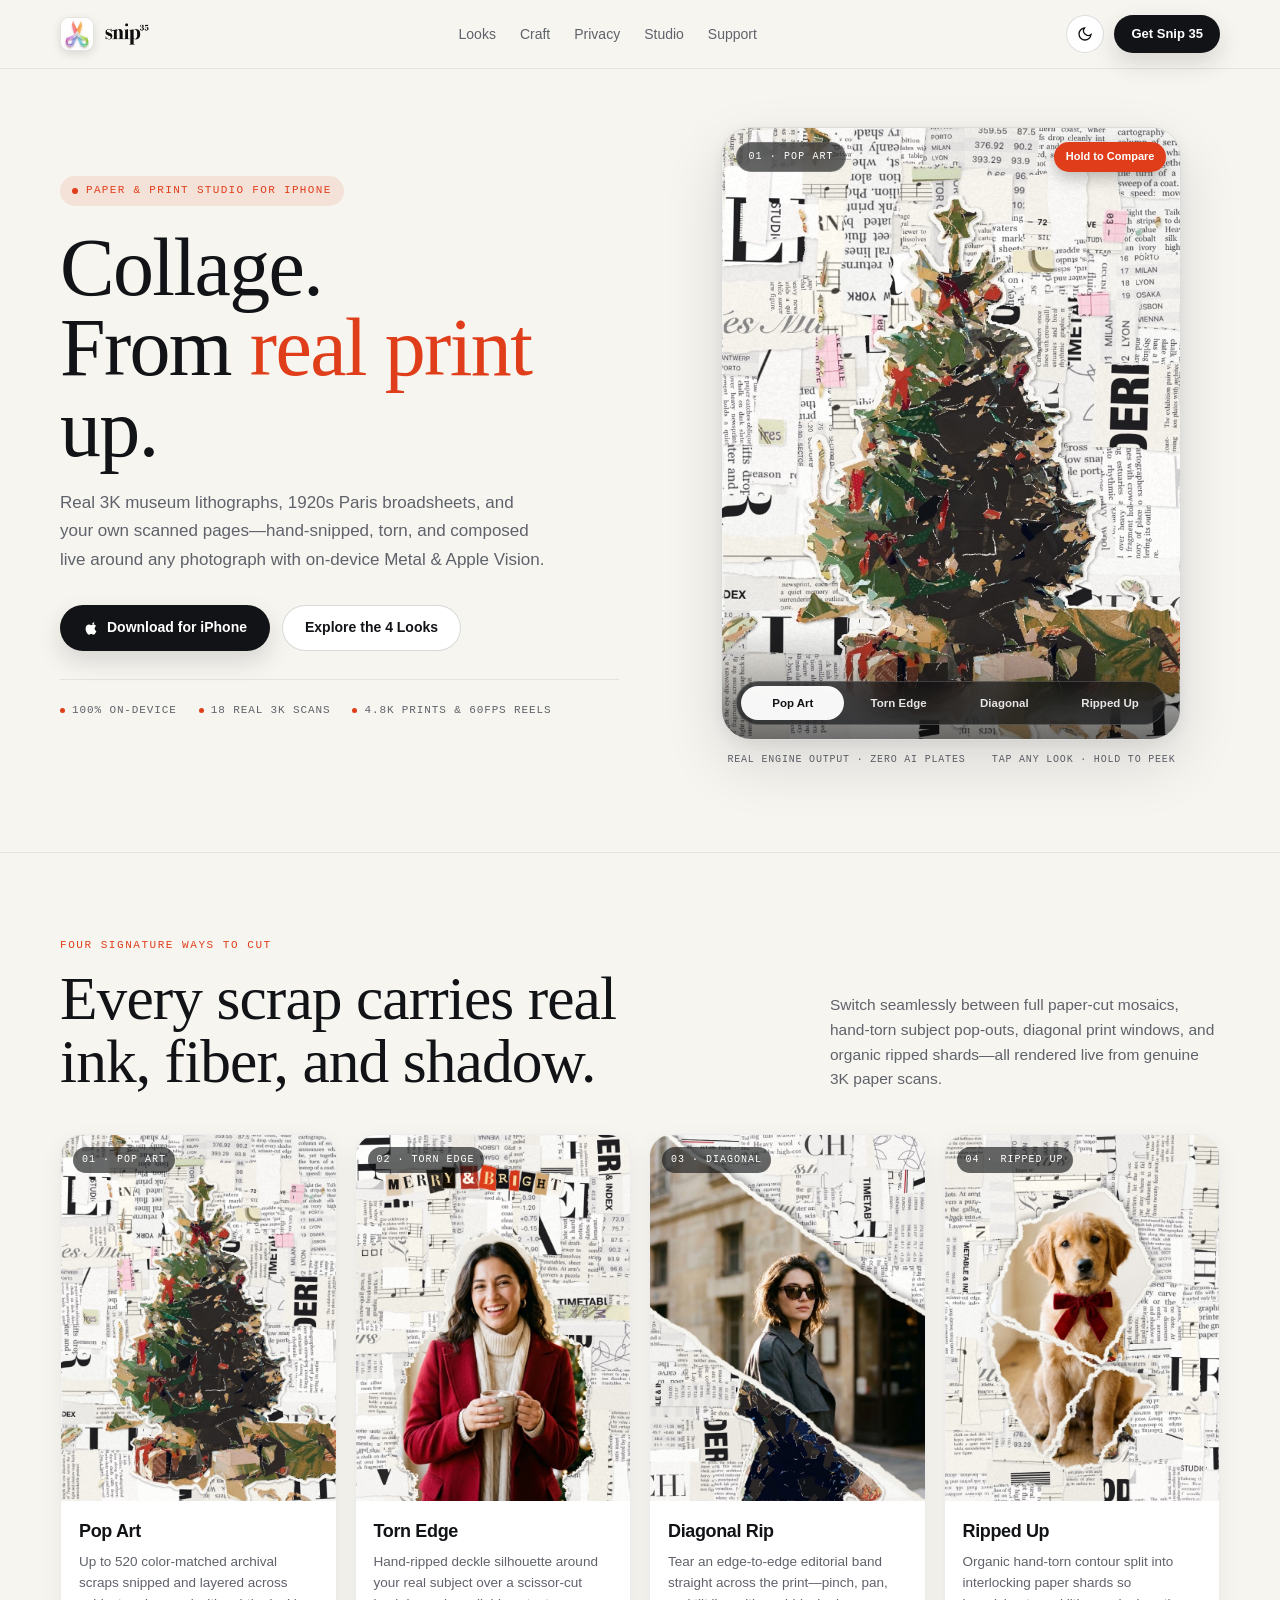
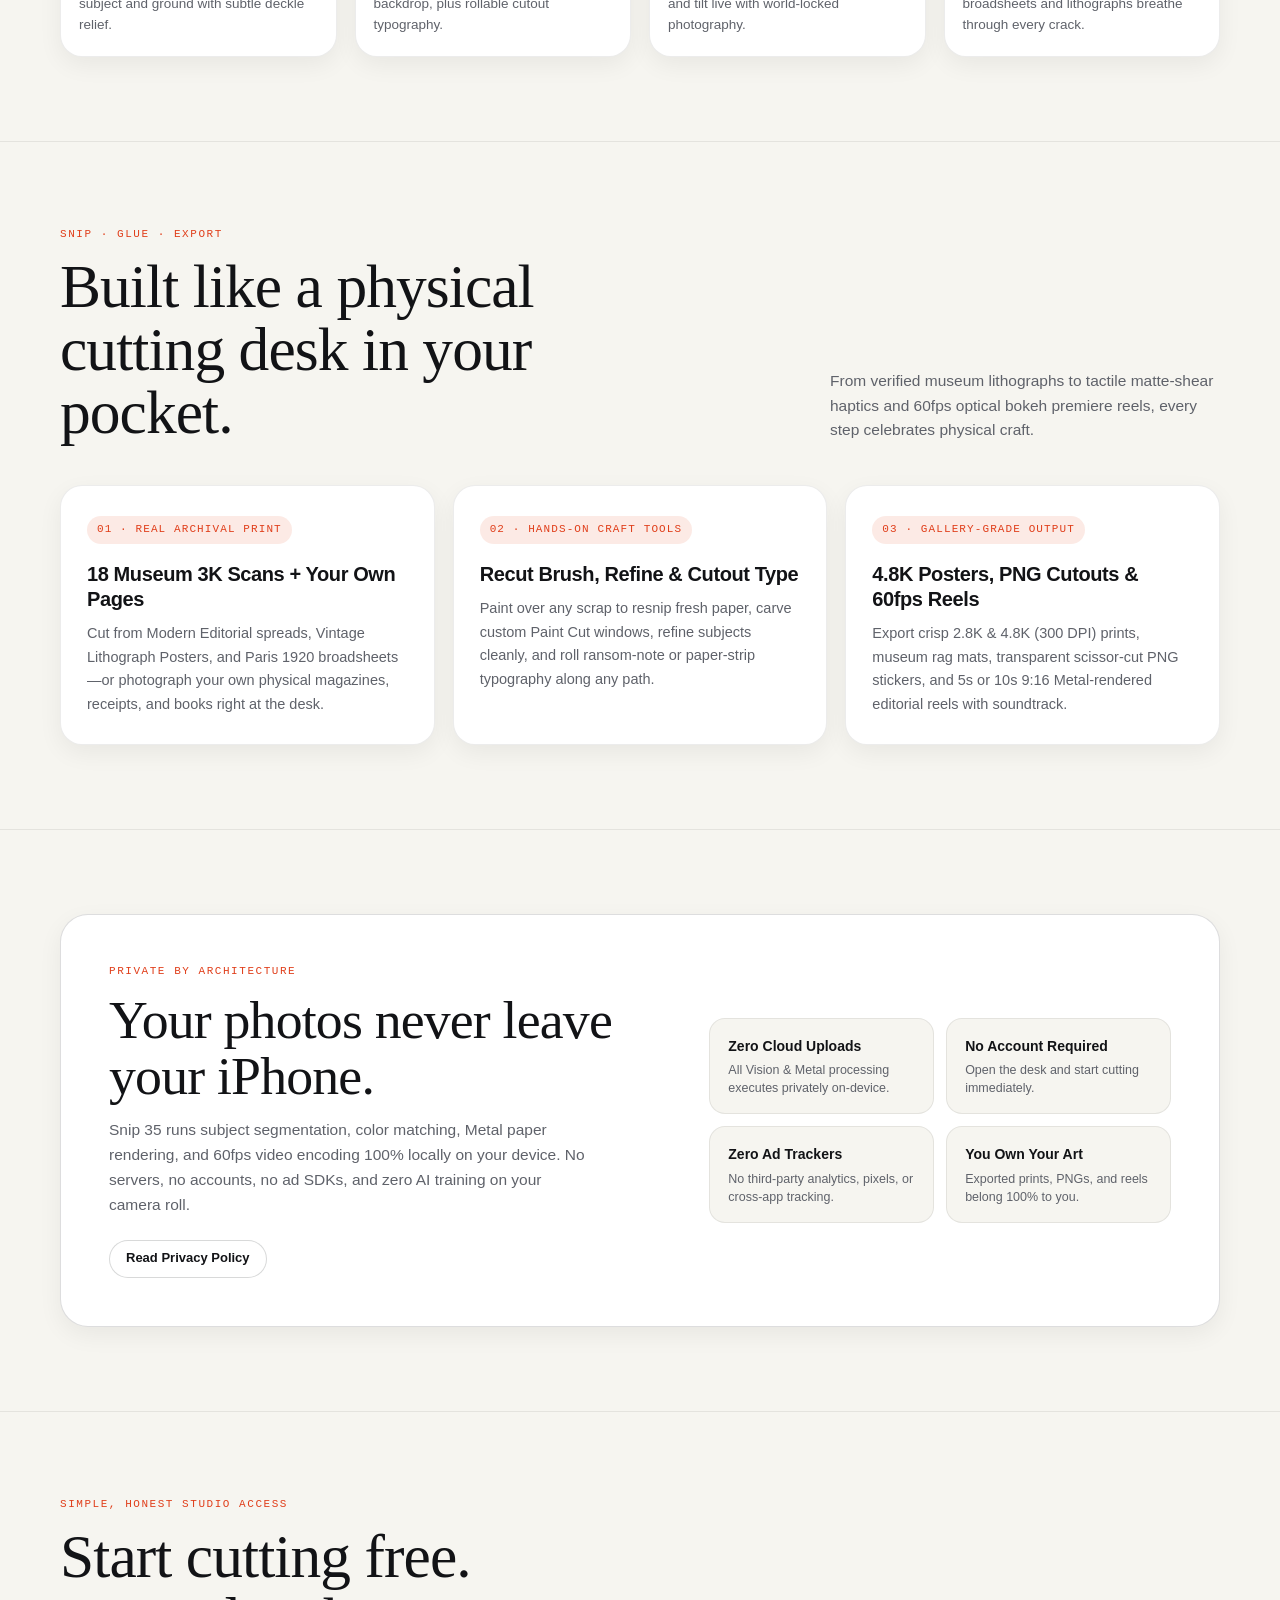
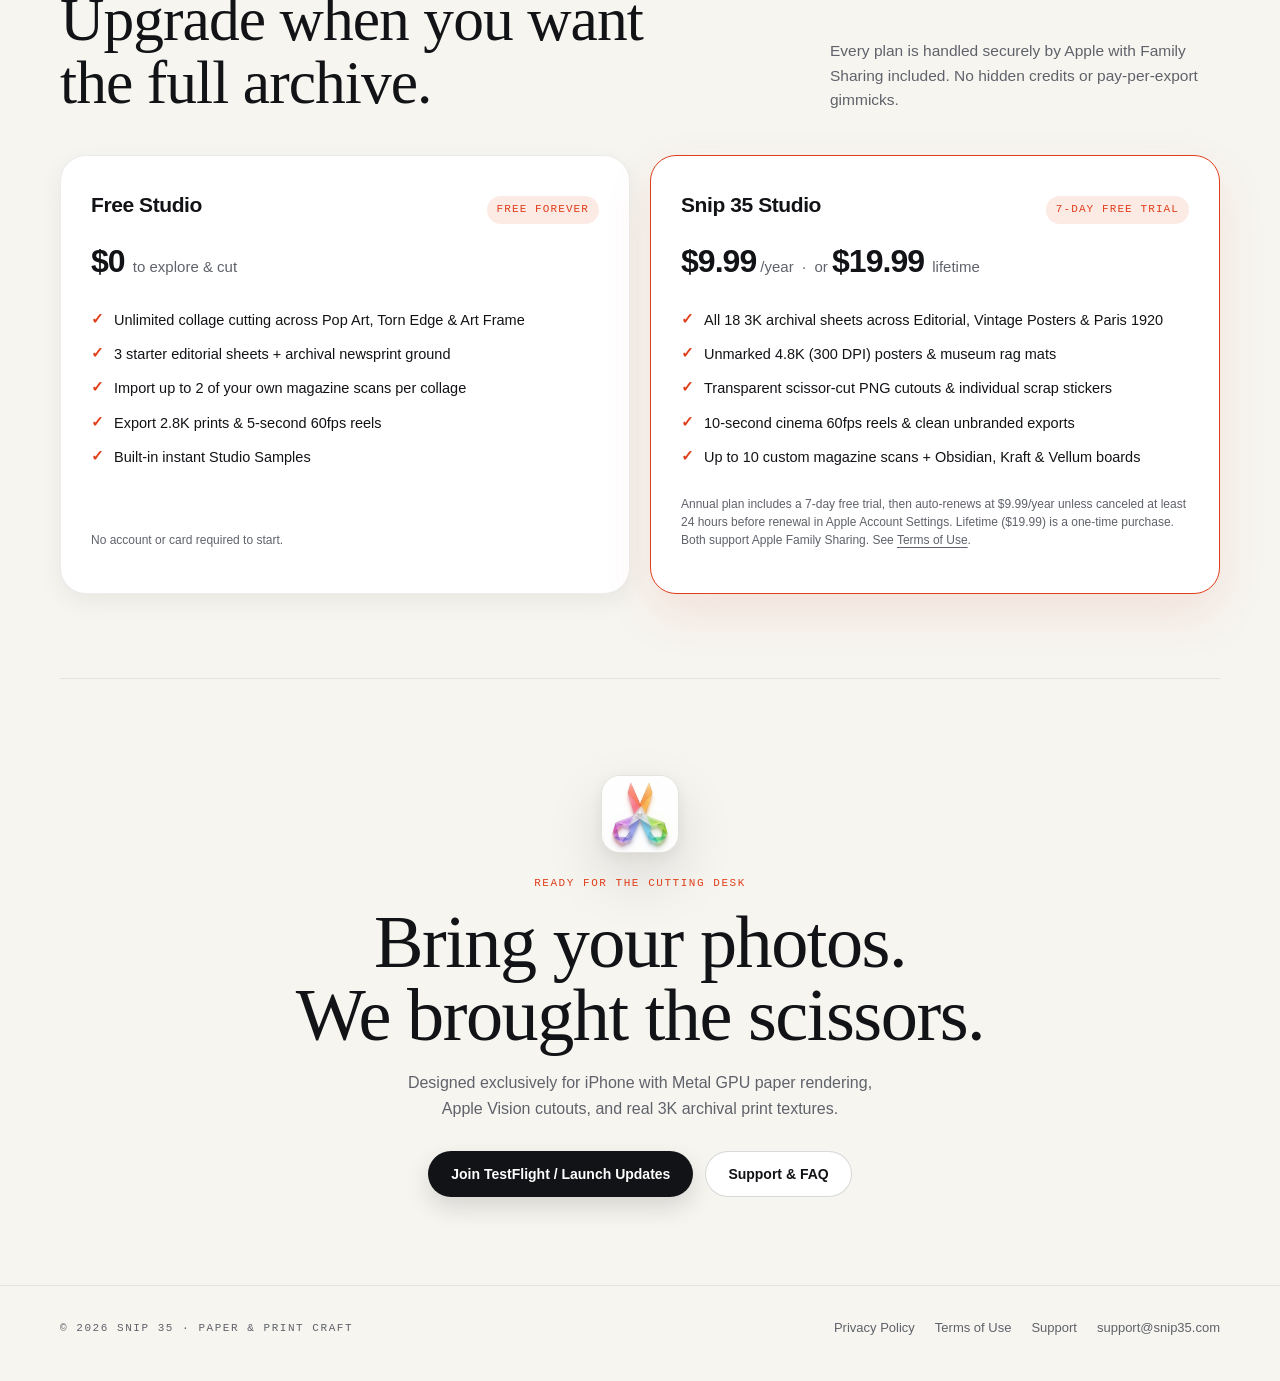
==== commit 00ba4bf4: "Add files via upload" ====
--- a/index.html
+++ b/index.html
@@ -33,7 +33,7 @@
 
   <link rel="preconnect" href="https://fonts.googleapis.com" />
   <link rel="preconnect" href="https://fonts.gstatic.com" crossorigin />
-  <link href="https://fonts.googleapis.com/css2?family=Bodoni+Moda:ital,opsz,wght@0,6..96,500;0,6..96,600;1,6..96,500&family=DM+Mono:wght@400;500&family=DM+Sans:wght@400;500;600;700&display=swap" rel="stylesheet" />
+  <link href="https://fonts.googleapis.com/css2?family=IBM+Plex+Mono:wght@400;500&family=Instrument+Serif:ital@0;1&family=Inter:wght@400;500;600;700&display=swap" rel="stylesheet" />
   <link rel="stylesheet" href="./styles.css" />
   <script src="./theme.js"></script>
 </head>
--- a/styles.css
+++ b/styles.css
@@ -18,9 +18,9 @@
   --shadow-lg: 0 24px 60px rgba(18, 19, 22, 0.12), 0 4px 14px rgba(18, 19, 22, 0.06);
   --shadow-sm: 0 8px 24px rgba(18, 19, 22, 0.06);
   --glass: rgba(246, 245, 240, 0.86);
-  --display: "Bodoni Moda", "Bodoni 72", "Didot", Georgia, serif;
-  --sans: "DM Sans", -apple-system, BlinkMacSystemFont, "SF Pro Text", sans-serif;
-  --mono: "DM Mono", ui-monospace, "SF Mono", Menlo, monospace;
+  --display: "Instrument Serif", Georgia, serif;
+  --sans: "Inter", -apple-system, BlinkMacSystemFont, "SF Pro Text", sans-serif;
+  --mono: "IBM Plex Mono", ui-monospace, "SF Mono", Menlo, monospace;
   color-scheme: light;
 }
 
@@ -253,15 +253,15 @@
 
 .hero h1 {
   font-family: var(--display);
-  font-weight: 500;
-  font-size: clamp(44px, 5.4vw, 72px);
+  font-weight: 400;
+  font-size: clamp(54px, 6.4vw, 86px);
   line-height: 0.98;
-  letter-spacing: -0.03em;
+  letter-spacing: -0.02em;
   margin: 22px 0 20px;
 }
 
 .hero h1 em {
-  font-style: italic;
+  font-style: normal;
   color: var(--accent);
 }
 
@@ -482,10 +482,10 @@
 
 .section-head h2 {
   font-family: var(--display);
-  font-weight: 500;
-  font-size: clamp(34px, 4.4vw, 56px);
+  font-weight: 400;
+  font-size: clamp(40px, 4.8vw, 64px);
   line-height: 1.02;
-  letter-spacing: -0.03em;
+  letter-spacing: -0.015em;
   margin: 12px 0 0;
   max-width: 620px;
 }
@@ -550,9 +550,9 @@
 }
 
 .look-body h3 {
-  font-family: var(--display);
+  font-family: var(--sans);
   font-weight: 600;
-  font-size: 22px;
+  font-size: 18px;
   margin: 0 0 6px;
   letter-spacing: -0.02em;
 }
@@ -596,10 +596,11 @@
 }
 
 .craft-card h3 {
-  font-family: var(--display);
+  font-family: var(--sans);
   font-weight: 600;
-  font-size: 25px;
-  line-height: 1.15;
+  font-size: 20px;
+  line-height: 1.25;
+  letter-spacing: -0.02em;
   margin: 0 0 10px;
 }
 
@@ -625,9 +626,10 @@
 
 .privacy-band h2 {
   font-family: var(--display);
-  font-weight: 500;
-  font-size: clamp(30px, 3.8vw, 46px);
-  line-height: 1.06;
+  font-weight: 400;
+  font-size: clamp(36px, 4.2vw, 54px);
+  line-height: 1.04;
+  letter-spacing: -0.015em;
   margin: 12px 0 14px;
 }
 
@@ -695,9 +697,10 @@
 }
 
 .price-card h3 {
-  font-family: var(--display);
-  font-size: 28px;
+  font-family: var(--sans);
+  font-size: 21px;
   font-weight: 600;
+  letter-spacing: -0.02em;
   margin: 0;
 }
 
@@ -719,10 +722,11 @@
 }
 
 .price-amount strong {
-  font-family: var(--display);
-  font-size: 36px;
+  font-family: var(--sans);
+  font-size: 32px;
   color: var(--ink);
-  font-weight: 600;
+  font-weight: 700;
+  letter-spacing: -0.03em;
   margin-right: 4px;
 }
 
@@ -773,10 +777,10 @@
 
 .closing h2 {
   font-family: var(--display);
-  font-weight: 500;
-  font-size: clamp(38px, 5.5vw, 68px);
+  font-weight: 400;
+  font-size: clamp(44px, 5.8vw, 76px);
   line-height: 0.98;
-  letter-spacing: -0.035em;
+  letter-spacing: -0.02em;
   margin: 14px auto 18px;
   max-width: 740px;
 }
@@ -803,10 +807,10 @@
 
 .doc-header h1 {
   font-family: var(--display);
-  font-weight: 500;
-  font-size: clamp(36px, 5vw, 54px);
+  font-weight: 400;
+  font-size: clamp(42px, 5.4vw, 64px);
   line-height: 1.02;
-  letter-spacing: -0.03em;
+  letter-spacing: -0.015em;
   margin: 14px 0 12px;
 }
 
@@ -826,9 +830,10 @@
 }
 
 .doc-card h2 {
-  font-family: var(--display);
+  font-family: var(--sans);
   font-weight: 600;
-  font-size: 22px;
+  font-size: 18px;
+  letter-spacing: -0.02em;
   margin: 0 0 10px;
 }
 
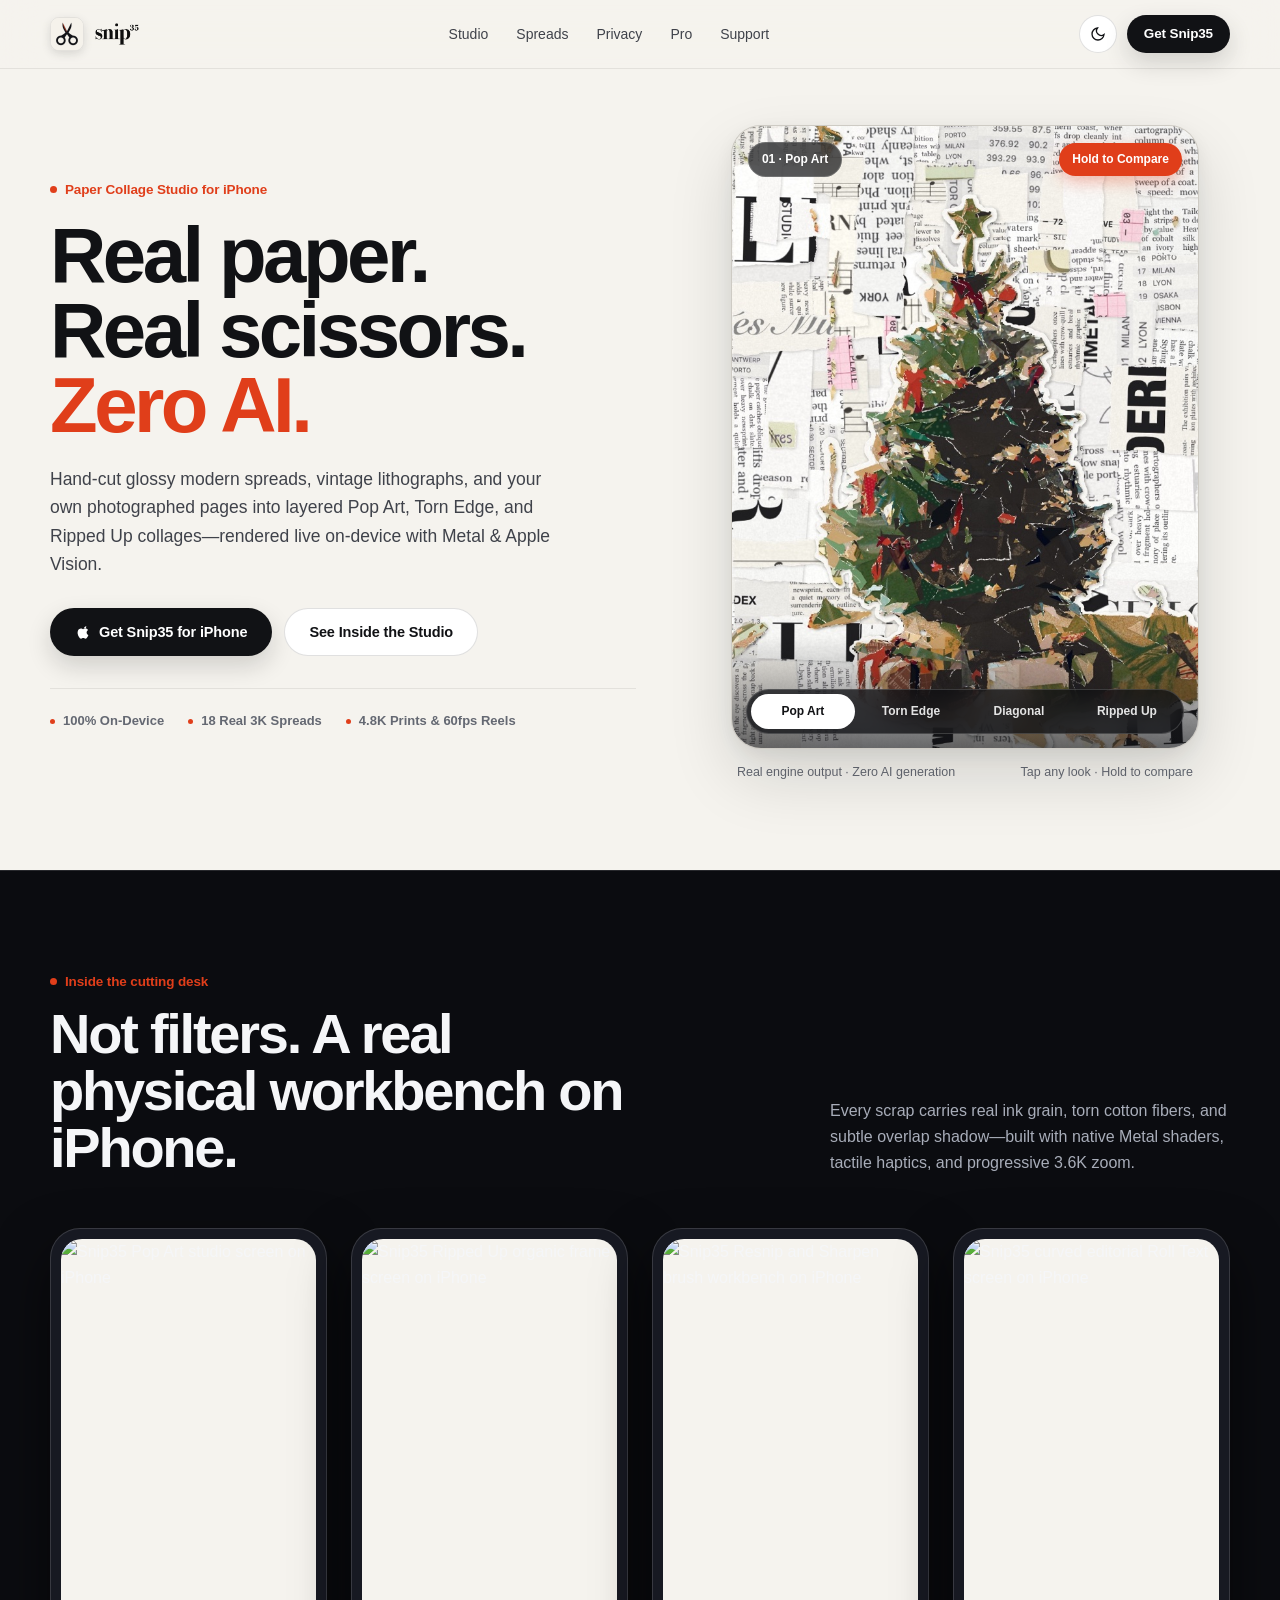
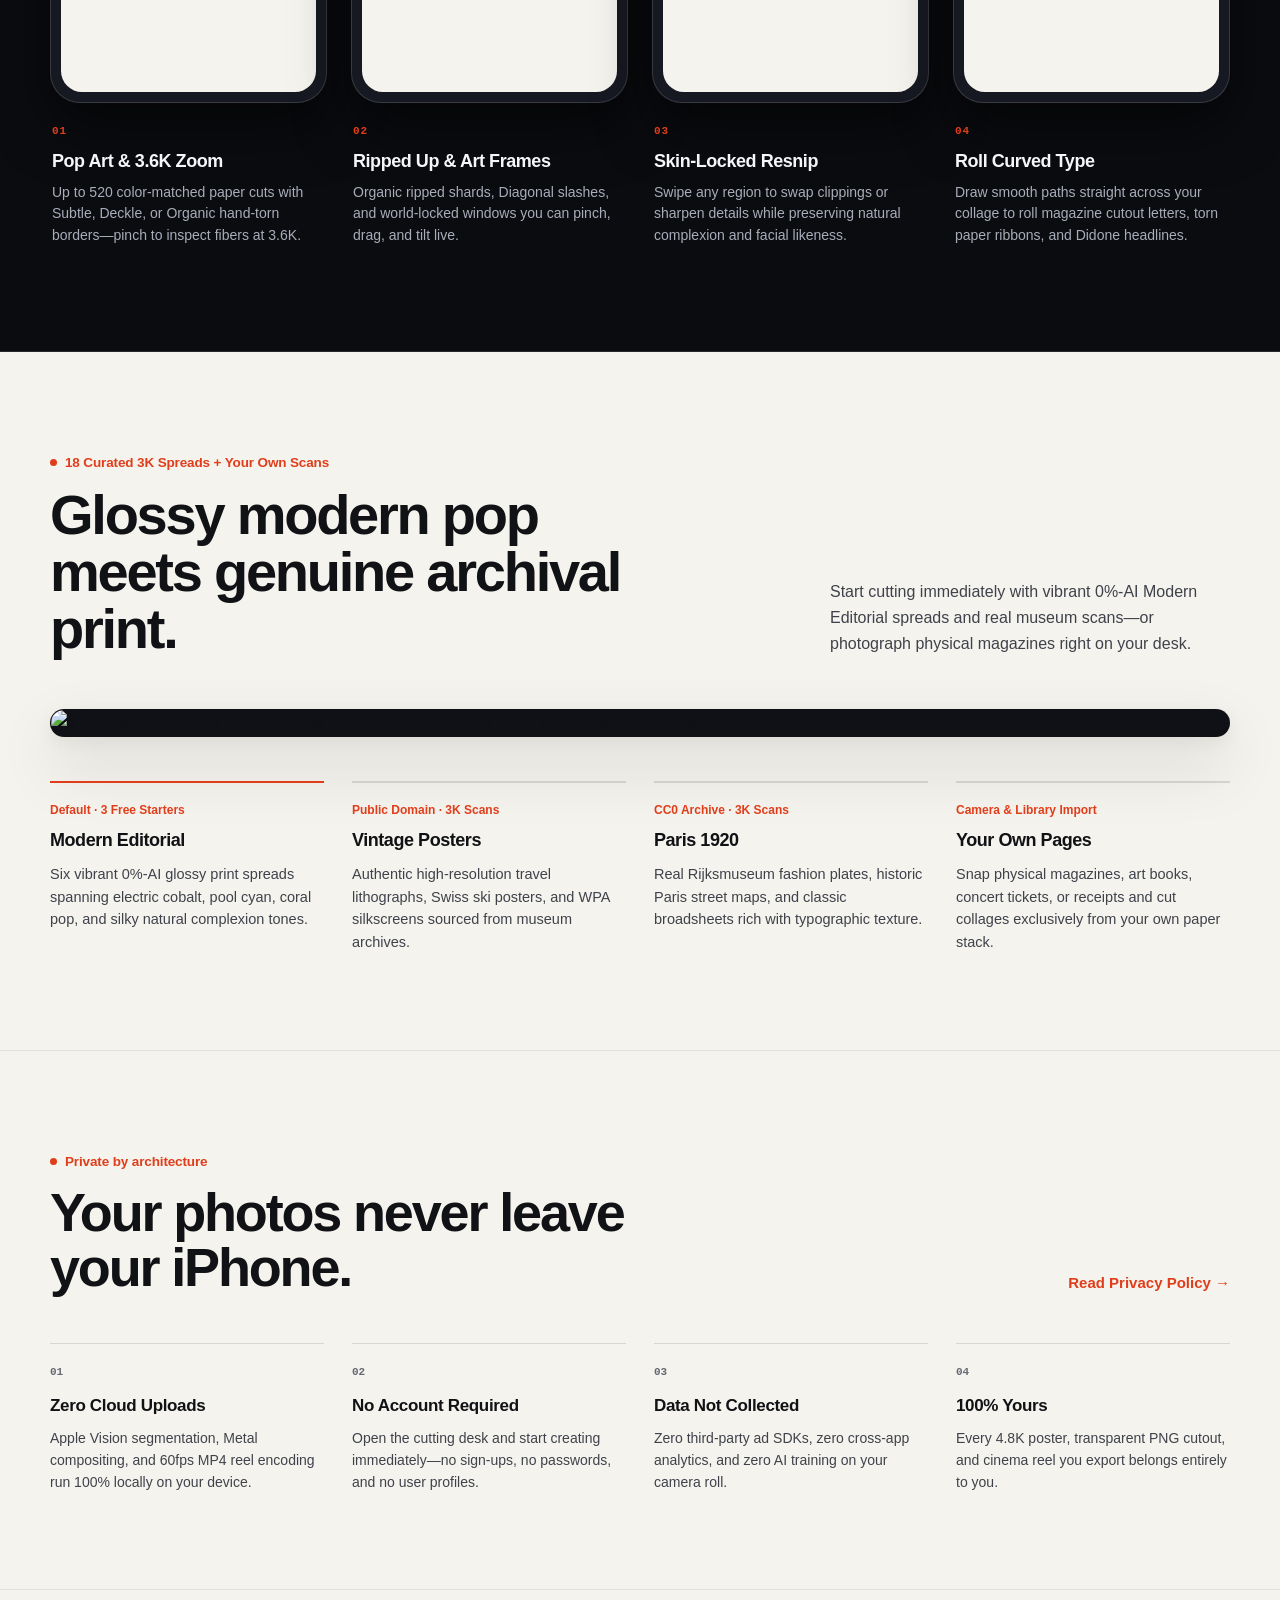
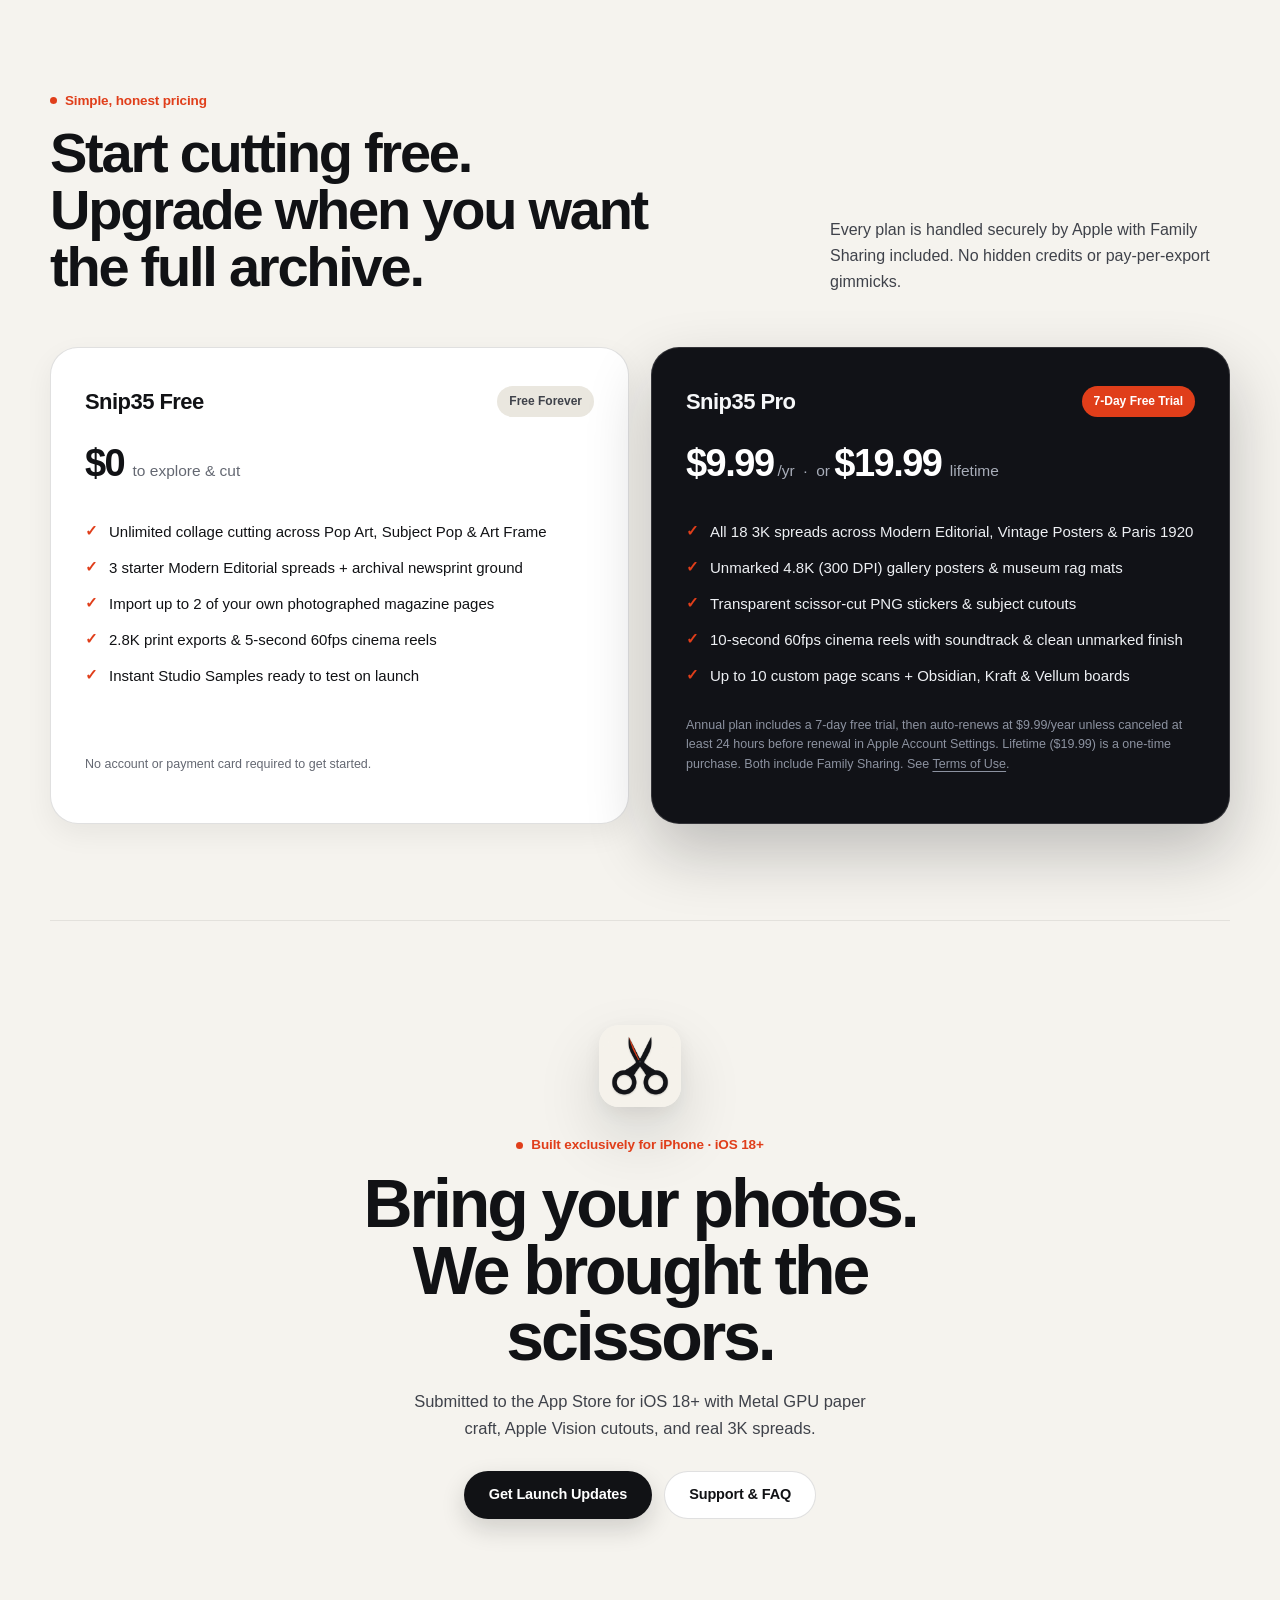
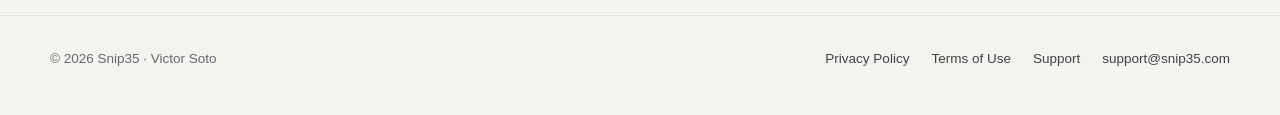
==== commit 69594f33: "Redesign snip35.com with Plus Jakarta Sans & Obsidian Studio Showcase" ====
--- a/index.html
+++ b/index.html
@@ -5,111 +5,111 @@
   <meta name="viewport" content="width=device-width, initial-scale=1" />
   <meta http-equiv="Content-Security-Policy" content="default-src 'self'; img-src 'self' data:; style-src 'self' 'unsafe-inline' https://fonts.googleapis.com; font-src 'self' https://fonts.gstatic.com; script-src 'self'; base-uri 'self'; form-action 'self'; object-src 'none';" />
   <meta name="referrer" content="strict-origin-when-cross-origin" />
-  <title>Snip 35 — Paper &amp; Print Collage Studio for iPhone</title>
-  <meta name="description" content="Collage. From real print up. Real 3K archival magazine spreads &amp; museum lithographs—hand-snipped, torn, and layered live around any photo, 100% on-device." />
+  <title>Snip35 — Paper Collage Studio for iPhone</title>
+  <meta name="description" content="Real paper. Real scissors. Zero AI. Hand-cut glossy editorial spreads, vintage posters, and your own pages into Pop Art, Torn Edge &amp; Ripped Up collages live on iPhone." />
   <link rel="canonical" href="https://snip35.com/" />
 
-  <!-- Apple Smart App Banner: uncomment & replace with your App Store numeric ID once live -->
-  <!-- <meta name="apple-itunes-app" content="app-id=YOUR_APP_STORE_ID" /> -->
-
-  <meta name="theme-color" content="#f6f5f0" media="(prefers-color-scheme: light)" />
-  <meta name="theme-color" content="#07080b" media="(prefers-color-scheme: dark)" />
+  <!-- Apple Smart App Banner: uncomment once Apple approves v1.0 (Apple ID 6837796017) -->
+  <!-- <meta name="apple-itunes-app" content="app-id=6837796017" /> -->
+
+  <meta name="theme-color" content="#f5f3ee" media="(prefers-color-scheme: light)" />
+  <meta name="theme-color" content="#08090c" media="(prefers-color-scheme: dark)" />
   <link rel="icon" type="image/png" href="./assets/favicon.png" />
   <link rel="apple-touch-icon" sizes="180x180" href="./assets/apple-touch-icon.png" />
 
   <!-- Open Graph & iMessage Rich Link Preview -->
   <meta property="og:type" content="website" />
-  <meta property="og:site_name" content="Snip 35" />
-  <meta property="og:title" content="Snip 35 — Collage. From real print up." />
-  <meta property="og:description" content="Real 3K magazine spreads and museum lithographs—hand-snipped, torn, and layered live around any photo on iPhone. 100% on-device." />
+  <meta property="og:site_name" content="Snip35" />
+  <meta property="og:title" content="Snip35 — Real paper. Real scissors. Zero AI." />
+  <meta property="og:description" content="Hand-cut glossy modern spreads, museum lithographs, and your own pages into tactile collages live on iPhone. 100% on-device." />
   <meta property="og:url" content="https://snip35.com/" />
   <meta property="og:image" content="https://snip35.com/assets/og-card.jpg" />
   <meta property="og:image:width" content="1200" />
   <meta property="og:image:height" content="630" />
   <meta name="twitter:card" content="summary_large_image" />
-  <meta name="twitter:title" content="Snip 35 — Paper &amp; Print Collage Studio" />
-  <meta name="twitter:description" content="Real 3K museum scans, hand-torn edges, cutout typography, and 60fps bokeh reels—100% on-device for iPhone." />
+  <meta name="twitter:title" content="Snip35 — Paper Collage Studio for iPhone" />
+  <meta name="twitter:description" content="Real 3K glossy spreads, hand-torn edges, skin-locked Resnip, curved cutout type, and 60fps reels—100% on-device." />
   <meta name="twitter:image" content="https://snip35.com/assets/og-card.jpg" />
 
   <link rel="preconnect" href="https://fonts.googleapis.com" />
   <link rel="preconnect" href="https://fonts.gstatic.com" crossorigin />
-  <link href="https://fonts.googleapis.com/css2?family=IBM+Plex+Mono:wght@400;500&family=Instrument+Serif:ital@0;1&family=Inter:wght@400;500;600;700&display=swap" rel="stylesheet" />
+  <link href="https://fonts.googleapis.com/css2?family=Plus+Jakarta+Sans:wght@400;500;600;700;800&display=swap" rel="stylesheet" />
   <link rel="stylesheet" href="./styles.css" />
   <script src="./theme.js"></script>
 </head>
 <body>
   <header class="topbar">
     <div class="wrap topbar-inner">
-      <a class="brand" href="./" aria-label="Snip 35 home">
+      <a class="brand" href="./" aria-label="Snip35 home">
         <img
           class="brand-icon"
           src="./assets/app-icon.png"
           data-icon-light="./assets/app-icon.png"
           data-icon-dark="./assets/app-icon-dark.png"
-          alt="Snip 35 app icon"
+          alt="Snip35 app icon"
           width="34"
           height="34"
         />
-        <img class="brand-wordmark" src="./assets/wordmark.png" alt="Snip 35" height="22" />
+        <img class="brand-wordmark" src="./assets/wordmark.png" alt="Snip35" height="22" />
       </a>
 
       <nav class="nav" aria-label="Primary">
-        <a href="#looks">Looks</a>
-        <a href="#craft">Craft</a>
+        <a href="#studio">Studio</a>
+        <a href="#spreads">Spreads</a>
         <a href="#privacy">Privacy</a>
-        <a href="#studio">Studio</a>
+        <a href="#pricing">Pro</a>
         <a href="./support/">Support</a>
       </nav>
 
       <div class="nav-actions">
         <button id="themeToggle" class="theme-btn" type="button" aria-label="Toggle studio theme"></button>
-        <a class="btn btn-primary btn-sm" href="#download">Get Snip 35</a>
+        <a class="btn btn-primary btn-sm" href="#download">Get Snip35</a>
       </div>
     </div>
   </header>
 
   <main>
-    <!-- Hero -->
+    <!-- Band 1: Hero -->
     <section class="wrap hero">
       <div>
-        <div class="eyebrow-row">
+        <div class="eyebrow">
           <span class="eyebrow-dot"></span>
-          <span>Paper &amp; Print Studio for iPhone</span>
-        </div>
-
-        <h1>Collage.<br />From <em>real print</em> up.</h1>
+          <span>Paper Collage Studio for iPhone</span>
+        </div>
+
+        <h1>Real paper.<br />Real scissors.<br /><em>Zero AI.</em></h1>
 
         <p class="hero-lead">
-          Real 3K museum lithographs, 1920s Paris broadsheets, and your own scanned pages—hand-snipped,
-          torn, and composed live around any photograph with on-device Metal &amp; Apple Vision.
+          Hand-cut glossy modern spreads, vintage lithographs, and your own photographed pages into
+          layered Pop Art, Torn Edge, and Ripped Up collages—rendered live on-device with Metal &amp; Apple Vision.
         </p>
 
         <div class="hero-cta">
           <a class="btn btn-primary" href="#download">
             <svg width="16" height="16" viewBox="0 0 24 24" fill="currentColor" aria-hidden="true">
-              <path d="M18.71 19.5c-.83 1.24-1.71 2.45-3.05 2.47-1.34.03-1.77-.79-3.29-.79-1.53 0-2 .77-3.27.82-1.31.05-2.3-1.32-3.14-2.53C4.25 17 2.94 12.45 4.7 9.39c.87-1.52 2.43-2.48 4.12-2.51 1.28-.02 2.5.87 3.29.87.78 0 2.26-1.07 3.81-.91.65.03 2.47.26 3.64 1.98-.09.06-2.17 1.28-2.15 3.81.03 3.02 2.65 4.03 2.68 4.04-.03.07-.42 1.44-1.38 2.83M15.96 6.33c.67-.81 1.12-1.94 1-3.08-.96.04-2.13.64-2.82 1.45-.61.7-.114 1.86-1 2.98 1.07.08 2.16-.54 2.82-1.35z"/>
+              <path d="M18.71 19.5c-.83 1.24-1.71 2.45-3.05 2.47-1.34.03-1.77-.79-3.29-.79-1.53 0-2 .77-3.27.82-1.31.05-2.3-1.32-3.14-2.53C4.25 17 2.94 12.45 4.7 9.39c.87-1.52 2.43-2.48 4.12-2.51 1.28-.02 2.5.87 3.29.87.78 0 2.26-1.07 3.81-.91.65.03 2.47.26 3.64 1.98-.09.06-2.17 1.28-2.15 3.81.03 3.02 2.65 4.03 2.68 4.04-.03.07-.42 1.44-1.38 2.83M15.96 6.33c.67-.81 1.12-1.94 1-3.08-.96.04-2.13.64-2.82 1.45-.61.7-1.14 1.86-1 2.98 1.07.08 2.16-.54 2.82-1.35z"/>
             </svg>
-            <span>Download for iPhone</span>
+            <span>Get Snip35 for iPhone</span>
           </a>
-          <a class="btn btn-secondary" href="#looks">Explore the 4 Looks</a>
+          <a class="btn btn-secondary" href="#studio">See Inside the Studio</a>
         </div>
 
         <div class="hero-specs">
           <span><i class="spec-dot"></i>100% On-Device</span>
-          <span><i class="spec-dot"></i>18 Real 3K Scans</span>
+          <span><i class="spec-dot"></i>18 Real 3K Spreads</span>
           <span><i class="spec-dot"></i>4.8K Prints &amp; 60fps Reels</span>
         </div>
       </div>
 
       <!-- Interactive Living Hero Stage -->
       <div class="stage-wrap">
-        <div class="stage-card" id="heroStage" aria-label="Interactive preview of Snip 35 collage styles">
-          <img class="stage-img active" data-look="pop" src="./assets/hero-pop-art.jpg" alt="Snip 35 Pop Art mosaic collage made from real archival print scraps" />
-          <img class="stage-img" data-look="torn" src="./assets/hero-torn-edge.jpg" alt="Snip 35 Torn Edge subject cutout with hand-torn paper deckle and editorial type strip" />
-          <img class="stage-img" data-look="diag" src="./assets/hero-diagonal.jpg" alt="Snip 35 Diagonal Rip art frame revealing a 35mm photograph through torn print" />
-          <img class="stage-img" data-look="ripped" src="./assets/hero-ripped-up.jpg" alt="Snip 35 Organic Ripped Up multi-shard collage framing a portrait" />
-
-          <img class="before-layer" id="beforeLayer" src="./assets/hero-pop-orig.jpg" alt="Original photograph before Snip 35 cutting" />
+        <div class="stage-card" id="heroStage" aria-label="Interactive preview of Snip35 collage looks">
+          <img class="stage-img active" data-look="pop" src="./assets/hero-pop-art.jpg" alt="Snip35 Pop Art mosaic collage made from real print scraps" />
+          <img class="stage-img" data-look="torn" src="./assets/hero-torn-edge.jpg" alt="Snip35 Torn Edge subject cutout with hand-torn paper deckle and editorial type strip" />
+          <img class="stage-img" data-look="diag" src="./assets/hero-diagonal.jpg" alt="Snip35 Diagonal Rip art frame revealing a 35mm photograph through torn print" />
+          <img class="stage-img" data-look="ripped" src="./assets/hero-ripped-up.jpg" alt="Snip35 Organic Ripped Up multi-shard collage framing a portrait" />
+
+          <img class="before-layer" id="beforeLayer" src="./assets/hero-pop-orig.jpg" alt="Original photograph before Snip35 cutting" />
           <div class="stage-divider" id="stageDivider" aria-hidden="true"></div>
 
           <div class="stage-top-bar">
@@ -127,163 +127,185 @@
           </div>
         </div>
         <div class="stage-caption">
-          <span class="mono">Real engine output · Zero AI plates</span>
-          <span class="mono" id="stageHint">Tap any look · Hold to peek</span>
-        </div>
-      </div>
-    </section>
-
-    <!-- 4 Signature Looks -->
-    <section class="section" id="looks">
+          <span>Real engine output · Zero AI generation</span>
+          <span id="stageHint">Tap any look · Hold to compare</span>
+        </div>
+      </div>
+    </section>
+
+    <!-- Band 2: Full-Bleed Piano Obsidian "Inside the Studio" -->
+    <section class="obsidian-band" id="studio">
       <div class="wrap">
-        <div class="section-head">
+        <div class="band-head">
           <div>
-            <div class="mono accent-mono">Four Signature Ways to Cut</div>
-            <h2>Every scrap carries real ink, fiber, and shadow.</h2>
+            <div class="eyebrow">
+              <span class="eyebrow-dot"></span>
+              <span>Inside the cutting desk</span>
+            </div>
+            <h2>Not filters. A real physical workbench on iPhone.</h2>
           </div>
           <p>
-            Switch seamlessly between full paper-cut mosaics, hand-torn subject pop-outs, diagonal print windows,
-            and organic ripped shards—all rendered live from genuine 3K paper scans.
+            Every scrap carries real ink grain, torn cotton fibers, and subtle overlap shadow—built with native
+            Metal shaders, tactile haptics, and progressive 3.6K zoom.
           </p>
         </div>
 
-        <div class="looks-grid">
-          <article class="look-card">
-            <div class="look-media">
-              <img src="./assets/hero-pop-art.jpg" alt="Pop Art intricate paper-cut mosaic" loading="lazy" />
-              <span class="look-num">01 · POP ART</span>
-            </div>
-            <div class="look-body">
-              <h3>Pop Art</h3>
-              <p>Up to 520 color-matched archival scraps snipped and layered across subject and ground with subtle deckle relief.</p>
+        <div class="studio-grid">
+          <article class="studio-item">
+            <div class="device-frame">
+              <div class="device-screen">
+                <img src="./assets/ui-pop-art.jpg" alt="Snip35 Pop Art studio screen on iPhone" loading="lazy" />
+              </div>
+            </div>
+            <div class="studio-meta">
+              <div class="studio-idx">01</div>
+              <h3>Pop Art &amp; 3.6K Zoom</h3>
+              <p>Up to 520 color-matched paper cuts with Subtle, Deckle, or Organic hand-torn borders—pinch to inspect fibers at 3.6K.</p>
             </div>
           </article>
 
-          <article class="look-card">
-            <div class="look-media">
-              <img src="./assets/hero-torn-edge.jpg" alt="Torn Edge subject cutout with editorial headline strip" loading="lazy" />
-              <span class="look-num">02 · TORN EDGE</span>
-            </div>
-            <div class="look-body">
-              <h3>Torn Edge</h3>
-              <p>Hand-ripped deckle silhouette around your real subject over a scissor-cut backdrop, plus rollable cutout typography.</p>
+          <article class="studio-item">
+            <div class="device-frame">
+              <div class="device-screen">
+                <img src="./assets/ui-ripped-up.jpg" alt="Snip35 Ripped Up organic frame screen on iPhone" loading="lazy" />
+              </div>
+            </div>
+            <div class="studio-meta">
+              <div class="studio-idx">02</div>
+              <h3>Ripped Up &amp; Art Frames</h3>
+              <p>Organic ripped shards, Diagonal slashes, and world-locked windows you can pinch, drag, and tilt live.</p>
             </div>
           </article>
 
-          <article class="look-card">
-            <div class="look-media">
-              <img src="./assets/hero-diagonal.jpg" alt="Diagonal rip revealing real film photography" loading="lazy" />
-              <span class="look-num">03 · DIAGONAL</span>
-            </div>
-            <div class="look-body">
-              <h3>Diagonal Rip</h3>
-              <p>Tear an edge-to-edge editorial band straight across the print—pinch, pan, and tilt live with world-locked photography.</p>
+          <article class="studio-item">
+            <div class="device-frame">
+              <div class="device-screen">
+                <img src="./assets/ui-recut.jpg" alt="Snip35 Resnip and Sharpen brush workbench on iPhone" loading="lazy" />
+              </div>
+            </div>
+            <div class="studio-meta">
+              <div class="studio-idx">03</div>
+              <h3>Skin-Locked Resnip</h3>
+              <p>Swipe any region to swap clippings or sharpen details while preserving natural complexion and facial likeness.</p>
             </div>
           </article>
 
-          <article class="look-card">
-            <div class="look-media">
-              <img src="./assets/hero-ripped-up.jpg" alt="Organic Ripped Up shattered paper shards" loading="lazy" />
-              <span class="look-num">04 · RIPPED UP</span>
-            </div>
-            <div class="look-body">
-              <h3>Ripped Up</h3>
-              <p>Organic hand-torn contour split into interlocking paper shards so broadsheets and lithographs breathe through every crack.</p>
+          <article class="studio-item">
+            <div class="device-frame">
+              <div class="device-screen">
+                <img src="./assets/ui-roll-text.jpg" alt="Snip35 curved editorial Roll Text screen on iPhone" loading="lazy" />
+              </div>
+            </div>
+            <div class="studio-meta">
+              <div class="studio-idx">04</div>
+              <h3>Roll Curved Type</h3>
+              <p>Draw smooth paths straight across your collage to roll magazine cutout letters, torn paper ribbons, and Didone headlines.</p>
             </div>
           </article>
         </div>
       </div>
     </section>
 
-    <!-- 3-Act Craft Process -->
-    <section class="section" id="craft">
+    <!-- Band 3: The Paper Archive (Showcasing Modern Editorial v3 Spreads) -->
+    <section class="section" id="spreads">
       <div class="wrap">
-        <div class="section-head">
+        <div class="band-head">
           <div>
-            <div class="mono accent-mono">Snip · Glue · Export</div>
-            <h2>Built like a physical cutting desk in your pocket.</h2>
+            <div class="eyebrow">
+              <span class="eyebrow-dot"></span>
+              <span>18 Curated 3K Spreads + Your Own Scans</span>
+            </div>
+            <h2>Glossy modern pop meets genuine archival print.</h2>
           </div>
           <p>
-            From verified museum lithographs to tactile matte-shear haptics and 60fps optical bokeh premiere reels,
-            every step celebrates physical craft.
+            Start cutting immediately with vibrant 0%-AI Modern Editorial spreads and real museum scans—or photograph
+            physical magazines right on your desk.
           </p>
         </div>
 
-        <div class="craft-grid">
-          <article class="craft-card">
-            <div class="craft-step">01 · REAL ARCHIVAL PRINT</div>
-            <h3>18 Museum 3K Scans + Your Own Pages</h3>
-            <p>
-              Cut from Modern Editorial spreads, Vintage Lithograph Posters, and Paris 1920 broadsheets—or photograph
-              your own physical magazines, receipts, and books right at the desk.
-            </p>
-          </article>
-
-          <article class="craft-card">
-            <div class="craft-step">02 · HANDS-ON CRAFT TOOLS</div>
-            <h3>Recut Brush, Refine &amp; Cutout Type</h3>
-            <p>
-              Paint over any scrap to resnip fresh paper, carve custom Paint Cut windows, refine subjects cleanly,
-              and roll ransom-note or paper-strip typography along any path.
-            </p>
-          </article>
-
-          <article class="craft-card">
-            <div class="craft-step">03 · GALLERY-GRADE OUTPUT</div>
-            <h3>4.8K Posters, PNG Cutouts &amp; 60fps Reels</h3>
-            <p>
-              Export crisp 2.8K &amp; 4.8K (300 DPI) prints, museum rag mats, transparent scissor-cut PNG stickers,
-              and 5s or 10s 9:16 Metal-rendered editorial reels with soundtrack.
-            </p>
-          </article>
-        </div>
-      </div>
-    </section>
-
-    <!-- Privacy Architecture -->
-    <section class="section" id="privacy">
+        <div class="spreads-frame">
+          <img src="./assets/spreads-modern.jpg" alt="Six glossy Modern Editorial spreads bundled in Snip35: Atelier, Solaris, Riviera, Noir Studio, Chroma Pop, and Studio 35 Cobalt" loading="lazy" />
+        </div>
+
+        <div class="packs-grid">
+          <div class="pack-col pack-featured">
+            <div class="pack-label">Default · 3 Free Starters</div>
+            <h3>Modern Editorial</h3>
+            <p>Six vibrant 0%-AI glossy print spreads spanning electric cobalt, pool cyan, coral pop, and silky natural complexion tones.</p>
+          </div>
+
+          <div class="pack-col">
+            <div class="pack-label">Public Domain · 3K Scans</div>
+            <h3>Vintage Posters</h3>
+            <p>Authentic high-resolution travel lithographs, Swiss ski posters, and WPA silkscreens sourced from museum archives.</p>
+          </div>
+
+          <div class="pack-col">
+            <div class="pack-label">CC0 Archive · 3K Scans</div>
+            <h3>Paris 1920</h3>
+            <p>Real Rijksmuseum fashion plates, historic Paris street maps, and classic broadsheets rich with typographic texture.</p>
+          </div>
+
+          <div class="pack-col">
+            <div class="pack-label">Camera &amp; Library Import</div>
+            <h3>Your Own Pages</h3>
+            <p>Snap physical magazines, art books, concert tickets, or receipts and cut collages exclusively from your own paper stack.</p>
+          </div>
+        </div>
+      </div>
+    </section>
+
+    <!-- Band 4: Private by Architecture -->
+    <section class="section section-bordered" id="privacy">
       <div class="wrap">
-        <div class="privacy-band">
+        <div class="privacy-head">
           <div>
-            <div class="mono accent-mono">Private by Architecture</div>
+            <div class="eyebrow">
+              <span class="eyebrow-dot"></span>
+              <span>Private by architecture</span>
+            </div>
             <h2>Your photos never leave your iPhone.</h2>
-            <p>
-              Snip 35 runs subject segmentation, color matching, Metal paper rendering, and 60fps video encoding
-              100% locally on your device. No servers, no accounts, no ad SDKs, and zero AI training on your camera roll.
-            </p>
-            <div class="hero-cta" style="margin-top: 22px;">
-              <a class="btn btn-secondary btn-sm" href="./privacy/">Read Privacy Policy</a>
-            </div>
-          </div>
-
-          <div class="privacy-pills">
-            <div class="privacy-pill">
-              <strong>Zero Cloud Uploads</strong>
-              <span>All Vision &amp; Metal processing executes privately on-device.</span>
-            </div>
-            <div class="privacy-pill">
-              <strong>No Account Required</strong>
-              <span>Open the desk and start cutting immediately.</span>
-            </div>
-            <div class="privacy-pill">
-              <strong>Zero Ad Trackers</strong>
-              <span>No third-party analytics, pixels, or cross-app tracking.</span>
-            </div>
-            <div class="privacy-pill">
-              <strong>You Own Your Art</strong>
-              <span>Exported prints, PNGs, and reels belong 100% to you.</span>
-            </div>
-          </div>
-        </div>
-      </div>
-    </section>
-
-    <!-- Pricing -->
-    <section class="section" id="studio">
+          </div>
+          <a class="privacy-link" href="./privacy/">Read Privacy Policy &rarr;</a>
+        </div>
+
+        <div class="privacy-grid">
+          <div class="privacy-col">
+            <div class="privacy-num">01</div>
+            <h3>Zero Cloud Uploads</h3>
+            <p>Apple Vision segmentation, Metal compositing, and 60fps MP4 reel encoding run 100% locally on your device.</p>
+          </div>
+
+          <div class="privacy-col">
+            <div class="privacy-num">02</div>
+            <h3>No Account Required</h3>
+            <p>Open the cutting desk and start creating immediately—no sign-ups, no passwords, and no user profiles.</p>
+          </div>
+
+          <div class="privacy-col">
+            <div class="privacy-num">03</div>
+            <h3>Data Not Collected</h3>
+            <p>Zero third-party ad SDKs, zero cross-app analytics, and zero AI training on your camera roll.</p>
+          </div>
+
+          <div class="privacy-col">
+            <div class="privacy-num">04</div>
+            <h3>100% Yours</h3>
+            <p>Every 4.8K poster, transparent PNG cutout, and cinema reel you export belongs entirely to you.</p>
+          </div>
+        </div>
+      </div>
+    </section>
+
+    <!-- Band 5: Pricing (Ceramic Free vs. Obsidian Pro) -->
+    <section class="section section-bordered" id="pricing">
       <div class="wrap">
-        <div class="section-head">
+        <div class="band-head">
           <div>
-            <div class="mono accent-mono">Simple, Honest Studio Access</div>
+            <div class="eyebrow">
+              <span class="eyebrow-dot"></span>
+              <span>Simple, honest pricing</span>
+            </div>
             <h2>Start cutting free. Upgrade when you want the full archive.</h2>
           </div>
           <p>
@@ -292,67 +314,66 @@
         </div>
 
         <div class="pricing-grid">
-          <article class="price-card">
+          <div class="price-card">
             <div class="price-header">
-              <h3>Free Studio</h3>
+              <h3>Snip35 Free</h3>
               <span class="price-tag">Free Forever</span>
             </div>
             <p class="price-amount"><strong>$0</strong> to explore &amp; cut</p>
             <ul class="feature-list">
-              <li><span class="check">✓</span><span>Unlimited collage cutting across Pop Art, Torn Edge &amp; Art Frame</span></li>
-              <li><span class="check">✓</span><span>3 starter editorial sheets + archival newsprint ground</span></li>
-              <li><span class="check">✓</span><span>Import up to 2 of your own magazine scans per collage</span></li>
-              <li><span class="check">✓</span><span>Export 2.8K prints &amp; 5-second 60fps reels</span></li>
-              <li><span class="check">✓</span><span>Built-in instant Studio Samples</span></li>
+              <li><span class="check">&#10003;</span><span>Unlimited collage cutting across Pop Art, Subject Pop &amp; Art Frame</span></li>
+              <li><span class="check">&#10003;</span><span>3 starter Modern Editorial spreads + archival newsprint ground</span></li>
+              <li><span class="check">&#10003;</span><span>Import up to 2 of your own photographed magazine pages</span></li>
+              <li><span class="check">&#10003;</span><span>2.8K print exports &amp; 5-second 60fps cinema reels</span></li>
+              <li><span class="check">&#10003;</span><span>Instant Studio Samples ready to test on launch</span></li>
             </ul>
-            <p class="price-note">No account or card required to start.</p>
-          </article>
-
-          <article class="price-card featured">
+            <p class="price-note">No account or payment card required to get started.</p>
+          </div>
+
+          <div class="price-card pro-card">
             <div class="price-header">
-              <h3>Snip 35 Studio</h3>
+              <h3>Snip35 Pro</h3>
               <span class="price-tag">7-Day Free Trial</span>
             </div>
-            <p class="price-amount">
-              <strong>$9.99</strong>/year &nbsp;·&nbsp; or <strong>$19.99</strong> lifetime
-            </p>
+            <p class="price-amount"><strong>$9.99</strong>/yr &nbsp;·&nbsp; or <strong>$19.99</strong> lifetime</p>
             <ul class="feature-list">
-              <li><span class="check">✓</span><span>All 18 3K archival sheets across Editorial, Vintage Posters &amp; Paris 1920</span></li>
-              <li><span class="check">✓</span><span>Unmarked 4.8K (300 DPI) posters &amp; museum rag mats</span></li>
-              <li><span class="check">✓</span><span>Transparent scissor-cut PNG cutouts &amp; individual scrap stickers</span></li>
-              <li><span class="check">✓</span><span>10-second cinema 60fps reels &amp; clean unbranded exports</span></li>
-              <li><span class="check">✓</span><span>Up to 10 custom magazine scans + Obsidian, Kraft &amp; Vellum boards</span></li>
+              <li><span class="check">&#10003;</span><span>All 18 3K spreads across Modern Editorial, Vintage Posters &amp; Paris 1920</span></li>
+              <li><span class="check">&#10003;</span><span>Unmarked 4.8K (300 DPI) gallery posters &amp; museum rag mats</span></li>
+              <li><span class="check">&#10003;</span><span>Transparent scissor-cut PNG stickers &amp; subject cutouts</span></li>
+              <li><span class="check">&#10003;</span><span>10-second 60fps cinema reels with soundtrack &amp; clean unmarked finish</span></li>
+              <li><span class="check">&#10003;</span><span>Up to 10 custom page scans + Obsidian, Kraft &amp; Vellum boards</span></li>
             </ul>
             <p class="price-note">
-              Annual plan includes a 7-day free trial, then auto-renews at $9.99/year unless canceled at least 24 hours before renewal in Apple Account Settings. Lifetime ($19.99) is a one-time purchase. Both support Apple Family Sharing. See <a href="./terms/">Terms of Use</a>.
+              Annual plan includes a 7-day free trial, then auto-renews at $9.99/year unless canceled at least 24 hours
+              before renewal in Apple Account Settings. Lifetime ($19.99) is a one-time purchase. Both include Family Sharing.
+              See <a href="./terms/">Terms of Use</a>.
             </p>
-          </article>
-        </div>
-      </div>
-    </section>
-
-    <!-- Download / Launch CTA -->
+          </div>
+        </div>
+      </div>
+    </section>
+
+    <!-- Band 6: Closing CTA -->
     <section class="wrap closing" id="download">
       <img
         class="closing-icon"
         src="./assets/app-icon.png"
         data-icon-light="./assets/app-icon.png"
         data-icon-dark="./assets/app-icon-dark.png"
-        alt="Snip 35 app icon"
-        width="78"
-        height="78"
+        alt="Snip35 app icon"
+        width="82"
+        height="82"
       />
-      <div class="mono accent-mono">Ready for the Cutting Desk</div>
+      <div class="eyebrow">
+        <span class="eyebrow-dot"></span>
+        <span>Built exclusively for iPhone · iOS 18+</span>
+      </div>
       <h2>Bring your photos.<br />We brought the scissors.</h2>
       <p>
-        Designed exclusively for iPhone with Metal GPU paper rendering, Apple Vision cutouts,
-        and real 3K archival print textures.
+        Submitted to the App Store for iOS 18+ with Metal GPU paper craft, Apple Vision cutouts, and real 3K spreads.
       </p>
-      <div class="hero-cta" style="justify-content: center;">
-        <!-- Replace href with your live App Store URL (https://apps.apple.com/app/idYOUR_ID) or TestFlight invite link -->
-        <a class="btn btn-primary" href="mailto:support@snip35.com?subject=Snip%2035%20TestFlight%20Access">
-          Join TestFlight / Launch Updates
-        </a>
+      <div class="closing-actions">
+        <a class="btn btn-primary" href="mailto:support@snip35.com?subject=Snip35%20App%20Store%20Launch">Get Launch Updates</a>
         <a class="btn btn-secondary" href="./support/">Support &amp; FAQ</a>
       </div>
     </section>
@@ -360,16 +381,16 @@
 
   <footer class="footer">
     <div class="wrap footer-inner">
-      <div class="mono">© 2026 Snip 35 · Paper &amp; Print Craft</div>
-      <nav class="footer-links" aria-label="Legal and support">
+      <span>&copy; 2026 Snip35 &middot; Victor Soto</span>
+      <div class="footer-links">
         <a href="./privacy/">Privacy Policy</a>
         <a href="./terms/">Terms of Use</a>
         <a href="./support/">Support</a>
         <a href="mailto:support@snip35.com">support@snip35.com</a>
-      </nav>
+      </div>
     </div>
   </footer>
 
-  <script src="./hero.js" defer></script>
+  <script src="./hero.js"></script>
 </body>
 </html>
--- a/styles.css
+++ b/styles.css
@@ -1,47 +1,53 @@
-/* Snip 35 — Dual-Finish Editorial Studio Design System (Ceramic Porcelain / Piano Obsidian) */
+/* Snip35 — Swiss Flagship Dual-Finish Design System (Ceramic Light / Piano Obsidian) */
 :root,
 html[data-theme="light"] {
-  --ground: #f6f5f0;
-  --ground-2: #eeede8;
+  --ground: #f5f3ee;
+  --ground-2: #eae7df;
   --surface: #ffffff;
-  --well: #e7e6e0;
-  --ink: #121316;
-  --muted: #5f626a;
-  --faint: #7b7e86;
+  --ink: #111215;
+  --body: #3f424a;
+  --muted: #646872;
   --accent: #e03e1a;
-  --accent-soft: rgba(224, 62, 26, 0.11);
-  --ok: #2f7d4c;
-  --release: #121316;
-  --on-release: #ffffff;
-  --line: rgba(18, 19, 22, 0.14);
-  --line-soft: rgba(18, 19, 22, 0.08);
-  --shadow-lg: 0 24px 60px rgba(18, 19, 22, 0.12), 0 4px 14px rgba(18, 19, 22, 0.06);
-  --shadow-sm: 0 8px 24px rgba(18, 19, 22, 0.06);
-  --glass: rgba(246, 245, 240, 0.86);
-  --display: "Instrument Serif", Georgia, serif;
-  --sans: "Inter", -apple-system, BlinkMacSystemFont, "SF Pro Text", sans-serif;
-  --mono: "IBM Plex Mono", ui-monospace, "SF Mono", Menlo, monospace;
+  --accent-soft: rgba(224, 62, 26, 0.10);
+  --line: rgba(17, 18, 21, 0.13);
+  --line-soft: rgba(17, 18, 21, 0.08);
+  --glass: rgba(245, 243, 238, 0.86);
+  --shadow-lg: 0 28px 64px rgba(17, 18, 21, 0.14), 0 6px 18px rgba(17, 18, 21, 0.06);
+  --shadow-sm: 0 10px 28px rgba(17, 18, 21, 0.06);
+
+  /* Obsidian Showcase Band tokens */
+  --band-bg: #0b0c10;
+  --band-surface: #14161e;
+  --band-ink: #f5f6f8;
+  --band-body: #a8adb9;
+  --band-line: rgba(245, 246, 248, 0.12);
+
+  --font: "Plus Jakarta Sans", -apple-system, BlinkMacSystemFont, "SF Pro Display", sans-serif;
+  --mono: ui-monospace, "SF Mono", Menlo, monospace;
   color-scheme: light;
 }
 
 html[data-theme="dark"] {
-  --ground: #07080b;
-  --ground-2: #101218;
-  --surface: #13161e;
-  --well: #1b1f29;
-  --ink: #f5f6f8;
-  --muted: #989eac;
-  --faint: #676c78;
-  --accent: #f08a5d;
-  --accent-soft: rgba(240, 138, 93, 0.15);
-  --ok: #8be2b4;
-  --release: #f5f6f8;
-  --on-release: #07080b;
-  --line: rgba(245, 246, 248, 0.16);
-  --line-soft: rgba(245, 246, 248, 0.085);
-  --shadow-lg: 0 28px 72px rgba(0, 0, 0, 0.56), 0 4px 16px rgba(0, 0, 0, 0.35);
-  --shadow-sm: 0 10px 28px rgba(0, 0, 0, 0.32);
-  --glass: rgba(7, 8, 11, 0.84);
+  --ground: #08090c;
+  --ground-2: #11131a;
+  --surface: #13161f;
+  --ink: #f6f7f9;
+  --body: #b8bcc8;
+  --muted: #848998;
+  --accent: #f06543;
+  --accent-soft: rgba(240, 101, 67, 0.14);
+  --line: rgba(246, 247, 249, 0.14);
+  --line-soft: rgba(246, 247, 249, 0.08);
+  --glass: rgba(8, 9, 12, 0.84);
+  --shadow-lg: 0 28px 72px rgba(0, 0, 0, 0.62), 0 6px 18px rgba(0, 0, 0, 0.4);
+  --shadow-sm: 0 10px 28px rgba(0, 0, 0, 0.36);
+
+  --band-bg: #10121a;
+  --band-surface: #181c27;
+  --band-ink: #f6f7f9;
+  --band-body: #a8adb9;
+  --band-line: rgba(246, 247, 249, 0.11);
+
   color-scheme: dark;
 }
 
@@ -55,9 +61,10 @@
   margin: 0;
   background: var(--ground);
   color: var(--ink);
-  font-family: var(--sans);
+  font-family: var(--font);
   line-height: 1.6;
   -webkit-font-smoothing: antialiased;
+  -moz-osx-font-smoothing: grayscale;
   overflow-x: clip;
 }
 
@@ -68,28 +75,17 @@
 button:focus-visible, a:focus-visible { outline: 2px solid var(--accent); outline-offset: 3px; }
 
 .wrap {
-  width: min(1160px, calc(100% - 48px));
+  width: min(1180px, calc(100% - 48px));
   margin-inline: auto;
 }
-
-.mono {
-  font-family: var(--mono);
-  font-size: 11px;
-  font-weight: 500;
-  letter-spacing: 0.14em;
-  text-transform: uppercase;
-  color: var(--muted);
-}
-
-.accent-mono { color: var(--accent); }
 
 /* Header */
 .topbar {
   position: sticky;
   top: 0;
   z-index: 40;
-  backdrop-filter: blur(18px) saturate(160%);
-  -webkit-backdrop-filter: blur(18px) saturate(160%);
+  backdrop-filter: blur(20px) saturate(160%);
+  -webkit-backdrop-filter: blur(20px) saturate(160%);
   background: var(--glass);
   border-bottom: 1px solid var(--line-soft);
 }
@@ -122,7 +118,6 @@
   height: 22px;
   width: auto;
 }
-
 html[data-theme="dark"] .brand-wordmark {
   filter: invert(1) brightness(1.06);
 }
@@ -130,17 +125,16 @@
 .nav {
   display: flex;
   align-items: center;
-  gap: 24px;
+  gap: 28px;
   font-size: 14px;
   font-weight: 500;
 }
 
 .nav a {
   text-decoration: none;
-  color: var(--muted);
-  transition: color 0.18s ease;
-}
-
+  color: var(--body);
+  transition: color 0.16s ease;
+}
 .nav a:hover { color: var(--ink); }
 
 .nav-actions {
@@ -164,112 +158,104 @@
 .theme-btn:hover { border-color: var(--ink); }
 .theme-btn:active { transform: scale(0.95); }
 
+/* Buttons */
 .btn {
   display: inline-flex;
   align-items: center;
   justify-content: center;
   gap: 8px;
-  min-height: 46px;
-  padding: 0 22px;
+  min-height: 48px;
+  padding: 0 24px;
   border-radius: 999px;
-  font-size: 14px;
-  font-weight: 600;
+  font-size: 14.5px;
+  font-weight: 600;
+  letter-spacing: -0.01em;
   text-decoration: none;
   border: 1px solid transparent;
   cursor: pointer;
-  transition: transform 0.16s ease, opacity 0.16s ease;
+  transition: transform 0.16s ease, opacity 0.16s ease, border-color 0.16s ease;
   white-space: nowrap;
 }
 .btn:active { transform: scale(0.98); }
 
 .btn-primary {
-  background: #121316;
+  background: #111215;
   color: #ffffff;
-  box-shadow: 0 10px 24px rgba(18, 19, 22, 0.14);
+  box-shadow: 0 10px 24px rgba(17, 18, 21, 0.16);
 }
 html[data-theme="dark"] .btn-primary {
-  background: #f5f6f8;
-  color: #07080b;
-  box-shadow: 0 10px 24px rgba(0, 0, 0, 0.35);
+  background: #f6f7f9;
+  color: #08090c;
+  box-shadow: 0 10px 24px rgba(0, 0, 0, 0.4);
 }
 .btn-primary:hover { opacity: 0.9; }
+
+.btn-secondary {
+  background: var(--surface);
+  color: var(--ink);
+  border-color: var(--line);
+}
+.btn-secondary:hover { border-color: var(--ink); }
 
 .btn-accent {
   background: var(--accent);
   color: #ffffff;
-  box-shadow: 0 10px 24px rgba(224, 62, 26, 0.24);
+  box-shadow: 0 10px 26px rgba(224, 62, 26, 0.28);
 }
 .btn-accent:hover { opacity: 0.92; }
-
-.btn-secondary {
-  background: #ffffff;
-  color: #121316;
-  border-color: rgba(18, 19, 22, 0.16);
-}
-html[data-theme="dark"] .btn-secondary {
-  background: #13161e;
-  color: #f5f6f8;
-  border-color: rgba(245, 246, 248, 0.20);
-}
-.btn-secondary:hover { border-color: var(--ink); }
 
 .btn-sm {
   min-height: 38px;
   padding: 0 16px;
-  font-size: 13px;
+  font-size: 13.5px;
+}
+
+/* Shared Eyebrow */
+.eyebrow {
+  display: inline-flex;
+  align-items: center;
+  gap: 8px;
+  font-size: 13.5px;
+  font-weight: 600;
+  letter-spacing: -0.01em;
+  color: var(--accent);
+}
+.eyebrow-dot {
+  width: 7px;
+  height: 7px;
+  border-radius: 50%;
+  background: var(--accent);
 }
 
 /* Hero Section */
 .hero {
-  padding: 58px 0 84px;
+  padding: 56px 0 88px;
   display: grid;
-  grid-template-columns: minmax(0, 1.02fr) minmax(0, 0.98fr);
-  gap: clamp(32px, 5vw, 72px);
+  grid-template-columns: minmax(0, 1.05fr) minmax(0, 0.95fr);
+  gap: clamp(32px, 5vw, 76px);
   align-items: center;
 }
 .hero > * { min-width: 0; }
 
-.eyebrow-row {
-  display: inline-flex;
-  align-items: center;
-  gap: 8px;
-  padding: 6px 12px;
-  border-radius: 999px;
-  background: var(--accent-soft);
-  color: var(--accent);
-  font-family: var(--mono);
-  font-size: 11px;
-  font-weight: 500;
-  letter-spacing: 0.12em;
-  text-transform: uppercase;
-}
-
-.eyebrow-dot {
-  width: 6px;
-  height: 6px;
-  border-radius: 50%;
-  background: var(--accent);
-}
-
 .hero h1 {
-  font-family: var(--display);
-  font-weight: 400;
-  font-size: clamp(54px, 6.4vw, 86px);
-  line-height: 0.98;
-  letter-spacing: -0.02em;
-  margin: 22px 0 20px;
-}
-
+  font-weight: 800;
+  font-size: clamp(48px, 6.1vw, 78px);
+  line-height: 0.96;
+  letter-spacing: -0.045em;
+  margin: 18px 0 22px;
+  color: var(--ink);
+}
 .hero h1 em {
   font-style: normal;
   color: var(--accent);
 }
 
 .hero-lead {
-  font-size: 17px;
-  line-height: 1.68;
-  color: var(--muted);
-  max-width: 490px;
+  font-size: 17.5px;
+  line-height: 1.62;
+  font-weight: 400;
+  color: var(--body);
+  max-width: 500px;
   margin: 0;
 }
 
@@ -281,25 +267,21 @@
 }
 
 .hero-specs {
-  margin-top: 28px;
+  margin-top: 32px;
   padding-top: 22px;
   border-top: 1px solid var(--line-soft);
   display: flex;
   flex-wrap: wrap;
-  gap: 10px 22px;
-  font-family: var(--mono);
-  font-size: 11px;
-  letter-spacing: 0.08em;
-  text-transform: uppercase;
+  gap: 10px 24px;
+  font-size: 13px;
+  font-weight: 600;
   color: var(--muted);
 }
-
 .hero-specs span {
   display: inline-flex;
   align-items: center;
-  gap: 7px;
-}
-
+  gap: 8px;
+}
 .spec-dot {
   width: 5px;
   height: 5px;
@@ -307,10 +289,10 @@
   background: var(--accent);
 }
 
-/* Interactive iOS Hero Stage */
+/* Interactive Living Hero Stage */
 .stage-wrap {
   position: relative;
-  width: min(460px, 100%);
+  width: min(468px, 100%);
   margin-inline: auto;
 }
 
@@ -319,11 +301,12 @@
   aspect-ratio: 3 / 4;
   border-radius: 30px;
   overflow: hidden;
-  background: var(--surface);
+  background: var(--ground-2);
+  box-shadow: var(--shadow-lg);
   border: 1px solid var(--line);
-  box-shadow: var(--shadow-lg);
   user-select: none;
   -webkit-user-select: none;
+  touch-action: pan-y;
 }
 
 .stage-img {
@@ -333,14 +316,9 @@
   height: 100%;
   object-fit: cover;
   opacity: 0;
-  transform: scale(1.025);
-  transition: opacity 0.45s cubic-bezier(0.22, 1, 0.36, 1), transform 0.55s cubic-bezier(0.22, 1, 0.36, 1);
-}
-
-.stage-img.active {
-  opacity: 1;
-  transform: scale(1);
-}
+  transition: opacity 0.45s cubic-bezier(0.22, 1, 0.36, 1);
+}
+.stage-img.active { opacity: 1; }
 
 .before-layer {
   position: absolute;
@@ -350,8 +328,7 @@
   object-fit: cover;
   clip-path: inset(0 100% 0 0);
   pointer-events: none;
-  z-index: 3;
-  transition: clip-path 0.06s linear;
+  z-index: 4;
 }
 
 .stage-divider {
@@ -360,61 +337,61 @@
   bottom: 0;
   left: 0;
   width: 2px;
-  background: rgba(255, 255, 255, 0.92);
-  box-shadow: 0 0 18px rgba(0, 0, 0, 0.45);
-  z-index: 4;
+  background: #ffffff;
+  box-shadow: 0 0 14px rgba(0, 0, 0, 0.45);
   opacity: 0;
   pointer-events: none;
+  z-index: 5;
 }
 
 .stage-top-bar {
   position: absolute;
-  top: 14px;
-  left: 14px;
-  right: 14px;
-  z-index: 6;
+  top: 16px;
+  left: 16px;
+  right: 16px;
+  z-index: 7;
   display: flex;
   align-items: center;
   justify-content: space-between;
-  gap: 8px;
+  gap: 10px;
 }
 
 .stage-badge {
-  padding: 6px 11px;
+  padding: 7px 13px;
   border-radius: 999px;
-  background: rgba(12, 13, 16, 0.62);
-  backdrop-filter: blur(12px);
-  -webkit-backdrop-filter: blur(12px);
+  background: rgba(11, 12, 16, 0.68);
+  backdrop-filter: blur(14px);
+  -webkit-backdrop-filter: blur(14px);
+  color: #ffffff;
+  font-size: 12px;
+  font-weight: 600;
   border: 1px solid rgba(255, 255, 255, 0.16);
-  color: #fff;
-  font-family: var(--mono);
-  font-size: 10px;
-  letter-spacing: 0.11em;
-  text-transform: uppercase;
 }
 
 .compare-btn {
-  padding: 6px 12px;
+  padding: 7px 13px;
   border-radius: 999px;
   background: var(--accent);
-  color: #fff;
+  color: #ffffff;
   border: none;
-  font-size: 11px;
-  font-weight: 700;
+  font-size: 12px;
+  font-weight: 600;
   cursor: pointer;
-  box-shadow: 0 6px 16px rgba(0, 0, 0, 0.25);
-  transition: opacity 0.18s ease, transform 0.15s ease;
-}
-.compare-btn:hover { opacity: 0.92; }
+  box-shadow: 0 6px 16px rgba(224, 62, 26, 0.34);
+  transition: transform 0.14s ease, opacity 0.2s ease;
+}
+.compare-btn:active { transform: scale(0.96); }
 .compare-btn.hidden { opacity: 0; pointer-events: none; }
 
 .stage-grad {
   position: absolute;
-  inset: auto 0 0 0;
-  height: 110px;
-  background: linear-gradient(to top, rgba(0, 0, 0, 0.56), transparent);
+  left: 0;
+  right: 0;
+  bottom: 0;
+  height: 112px;
+  background: linear-gradient(to top, rgba(11, 12, 16, 0.62), transparent);
   pointer-events: none;
-  z-index: 5;
+  z-index: 6;
 }
 
 .stage-pills {
@@ -425,20 +402,20 @@
   z-index: 7;
   display: grid;
   grid-template-columns: repeat(4, 1fr);
-  gap: 3px;
+  gap: 4px;
   padding: 4px;
   border-radius: 999px;
-  background: rgba(12, 13, 16, 0.64);
+  background: rgba(11, 12, 16, 0.72);
   backdrop-filter: blur(14px);
   -webkit-backdrop-filter: blur(14px);
-  border: 1px solid rgba(255, 255, 255, 0.18);
+  border: 1px solid rgba(255, 255, 255, 0.16);
 }
 
 .stage-pill {
   border: none;
   background: transparent;
   color: rgba(255, 255, 255, 0.88);
-  font-size: 11.5px;
+  font-size: 12px;
   font-weight: 600;
   padding: 8px 4px;
   border-radius: 999px;
@@ -446,8 +423,8 @@
   transition: background 0.2s ease, color 0.2s ease;
 }
 .stage-pill.active {
-  background: rgba(255, 255, 255, 0.96);
-  color: #121316;
+  background: #ffffff;
+  color: #111215;
   font-weight: 700;
 }
 
@@ -456,343 +433,377 @@
   flex-wrap: wrap;
   justify-content: space-between;
   align-items: center;
-  gap: 4px 10px;
-  margin-top: 12px;
+  gap: 6px 12px;
+  margin-top: 13px;
   padding: 0 6px;
-}
-.stage-caption .mono {
-  font-size: 10px;
-  letter-spacing: 0.08em;
-}
-
-/* Sections */
-.section {
-  padding: 84px 0;
-  border-top: 1px solid var(--line-soft);
-}
-
-.section-head {
+  font-size: 12.5px;
+  font-weight: 500;
+  color: var(--muted);
+}
+
+/* Band 2: Full-Bleed Piano Obsidian "Inside the Studio" Band */
+.obsidian-band {
+  background: var(--band-bg);
+  color: var(--band-ink);
+  padding: 96px 0 104px;
+  border-top: 1px solid var(--band-line);
+  border-bottom: 1px solid var(--band-line);
+}
+
+.band-head {
   display: flex;
   align-items: flex-end;
   justify-content: space-between;
   gap: 28px;
-  margin-bottom: 42px;
+  margin-bottom: 52px;
   flex-wrap: wrap;
 }
 
-.section-head h2 {
-  font-family: var(--display);
-  font-weight: 400;
-  font-size: clamp(40px, 4.8vw, 64px);
+.band-head h2 {
+  font-weight: 800;
+  font-size: clamp(34px, 4.4vw, 56px);
   line-height: 1.02;
-  letter-spacing: -0.015em;
+  letter-spacing: -0.04em;
   margin: 12px 0 0;
   max-width: 620px;
 }
 
-.section-head p {
-  color: var(--muted);
-  max-width: 390px;
+.band-head p {
   margin: 0;
-  font-size: 15.5px;
-}
-
-/* 4-Look Editorial Gallery */
-.looks-grid {
+  font-size: 16px;
+  line-height: 1.62;
+  max-width: 400px;
+  color: var(--body);
+}
+.obsidian-band .band-head p { color: var(--band-body); }
+
+.studio-grid {
   display: grid;
-  grid-template-columns: repeat(4, 1fr);
-  gap: 18px;
-}
-
-.look-card {
-  background: var(--surface);
-  border: 1px solid var(--line-soft);
-  border-radius: 22px;
+  grid-template-columns: repeat(4, minmax(0, 1fr));
+  gap: 24px;
+}
+
+.studio-item {
+  display: flex;
+  flex-direction: column;
+}
+
+.device-frame {
+  background: #171922;
+  border-radius: 30px;
+  padding: 10px;
+  border: 1px solid rgba(255, 255, 255, 0.14);
+  box-shadow: 0 24px 54px rgba(0, 0, 0, 0.55);
+  transition: transform 0.28s cubic-bezier(0.22, 1, 0.36, 1), border-color 0.2s ease;
+}
+.studio-item:hover .device-frame {
+  transform: translateY(-6px);
+  border-color: rgba(255, 255, 255, 0.28);
+}
+
+.device-screen {
+  border-radius: 21px;
   overflow: hidden;
-  box-shadow: var(--shadow-sm);
-  transition: transform 0.25s cubic-bezier(0.22, 1, 0.36, 1), border-color 0.2s ease;
-}
-.look-card:hover {
-  transform: translateY(-4px);
-  border-color: var(--line);
-}
-
-.look-media {
-  position: relative;
-  aspect-ratio: 3 / 4;
-  overflow: hidden;
-  background: var(--ground-2);
-}
-
-.look-media img {
+  background: #f5f3ee;
+  aspect-ratio: 9 / 16;
+}
+.device-screen img {
   width: 100%;
   height: 100%;
   object-fit: cover;
-  transition: transform 0.5s ease;
-}
-.look-card:hover .look-media img { transform: scale(1.03); }
-
-.look-num {
-  position: absolute;
-  top: 12px;
-  left: 12px;
-  padding: 5px 9px;
-  border-radius: 999px;
-  background: rgba(12, 13, 16, 0.62);
-  color: #fff;
-  font-family: var(--mono);
-  font-size: 10px;
-  letter-spacing: 0.1em;
-}
-
-.look-body {
-  padding: 16px 18px 20px;
-}
-
-.look-body h3 {
-  font-family: var(--sans);
-  font-weight: 600;
-  font-size: 18px;
-  margin: 0 0 6px;
-  letter-spacing: -0.02em;
-}
-
-.look-body p {
-  margin: 0;
-  font-size: 13.5px;
-  color: var(--muted);
-  line-height: 1.55;
-}
-
-/* Craft Process 3-Column */
-.craft-grid {
-  display: grid;
-  grid-template-columns: repeat(3, 1fr);
-  gap: 18px;
-}
-
-.craft-card {
-  background: var(--surface);
-  border: 1px solid var(--line-soft);
-  border-radius: 22px;
-  padding: 28px 26px;
-  box-shadow: var(--shadow-sm);
-}
-
-.craft-step {
-  display: inline-flex;
-  align-items: center;
-  justify-content: center;
-  height: 28px;
-  padding: 0 10px;
-  border-radius: 999px;
-  background: var(--accent-soft);
-  color: var(--accent);
+  object-position: top center;
+}
+
+.studio-meta {
+  margin-top: 20px;
+  padding: 0 2px;
+}
+.studio-idx {
   font-family: var(--mono);
   font-size: 11px;
-  font-weight: 500;
-  letter-spacing: 0.1em;
-  margin-bottom: 18px;
-}
-
-.craft-card h3 {
-  font-family: var(--sans);
-  font-weight: 600;
-  font-size: 20px;
-  line-height: 1.25;
+  font-weight: 600;
+  color: var(--accent);
+  letter-spacing: 0.08em;
+  margin-bottom: 6px;
+}
+.studio-meta h3 {
+  font-size: 18px;
+  font-weight: 700;
+  letter-spacing: -0.025em;
+  margin: 0 0 6px;
+  color: var(--band-ink);
+}
+.studio-meta p {
+  margin: 0;
+  font-size: 14px;
+  line-height: 1.56;
+  color: var(--band-body);
+}
+
+/* Band 3: The Paper Archive (Spreads Exhibition) */
+.section {
+  padding: 96px 0;
+}
+.section-bordered {
+  border-top: 1px solid var(--line-soft);
+}
+
+.spreads-frame {
+  border-radius: 24px;
+  overflow: hidden;
+  background: #0f1116;
+  border: 1px solid var(--line);
+  box-shadow: var(--shadow-lg);
+  margin-bottom: 44px;
+}
+.spreads-frame img {
+  width: 100%;
+  height: auto;
+  display: block;
+}
+
+.packs-grid {
+  display: grid;
+  grid-template-columns: repeat(4, minmax(0, 1fr));
+  gap: 28px;
+}
+
+.pack-col {
+  padding-top: 18px;
+  border-top: 2px solid var(--line);
+}
+.pack-col.pack-featured {
+  border-top-color: var(--accent);
+}
+.pack-label {
+  font-size: 12px;
+  font-weight: 700;
+  color: var(--accent);
+  margin-bottom: 6px;
+}
+.pack-col h3 {
+  font-size: 18px;
+  font-weight: 700;
+  letter-spacing: -0.025em;
+  margin: 0 0 8px;
+}
+.pack-col p {
+  margin: 0;
+  font-size: 14.5px;
+  line-height: 1.58;
+  color: var(--body);
+}
+
+/* Band 4: Private by Architecture (Clean Editorial 4-Column Strip, Zero Nested Boxes!) */
+.privacy-head {
+  display: flex;
+  align-items: flex-end;
+  justify-content: space-between;
+  gap: 24px;
+  margin-bottom: 48px;
+  flex-wrap: wrap;
+}
+.privacy-head h2 {
+  font-weight: 800;
+  font-size: clamp(34px, 4.4vw, 54px);
+  line-height: 1.02;
+  letter-spacing: -0.04em;
+  margin: 12px 0 0;
+  max-width: 600px;
+}
+.privacy-link {
+  font-size: 15px;
+  font-weight: 600;
+  color: var(--accent);
+  text-decoration: none;
+  display: inline-flex;
+  align-items: center;
+  gap: 6px;
+}
+.privacy-link:hover { text-decoration: underline; }
+
+.privacy-grid {
+  display: grid;
+  grid-template-columns: repeat(4, minmax(0, 1fr));
+  gap: 28px;
+}
+.privacy-col {
+  padding-top: 20px;
+  border-top: 1px solid var(--line);
+}
+.privacy-num {
+  font-family: var(--mono);
+  font-size: 11px;
+  font-weight: 600;
+  color: var(--muted);
+  margin-bottom: 10px;
+}
+.privacy-col h3 {
+  font-size: 17px;
+  font-weight: 700;
   letter-spacing: -0.02em;
-  margin: 0 0 10px;
-}
-
-.craft-card p {
+  margin: 0 0 8px;
+}
+.privacy-col p {
   margin: 0;
-  color: var(--muted);
-  font-size: 14.5px;
-  line-height: 1.62;
-}
-
-/* Privacy Band */
-.privacy-band {
+  font-size: 14px;
+  line-height: 1.58;
+  color: var(--body);
+}
+
+/* Band 5: Dual-Finish Pricing (Ceramic Free vs. Obsidian Pro) */
+.pricing-grid {
+  display: grid;
+  grid-template-columns: repeat(2, minmax(0, 1fr));
+  gap: 22px;
+}
+
+.price-card {
   background: var(--surface);
   border: 1px solid var(--line);
   border-radius: 28px;
-  padding: clamp(28px, 4vw, 48px);
-  display: grid;
-  grid-template-columns: 1.1fr 0.9fr;
-  gap: 36px;
-  align-items: center;
+  padding: 36px 34px;
   box-shadow: var(--shadow-sm);
-}
-
-.privacy-band h2 {
-  font-family: var(--display);
-  font-weight: 400;
-  font-size: clamp(36px, 4.2vw, 54px);
-  line-height: 1.04;
-  letter-spacing: -0.015em;
-  margin: 12px 0 14px;
-}
-
-.privacy-band p {
-  margin: 0;
-  color: var(--muted);
-  font-size: 15.5px;
-  max-width: 480px;
-}
-
-.privacy-pills {
-  display: grid;
-  grid-template-columns: repeat(2, 1fr);
-  gap: 12px;
-}
-
-.privacy-pill {
-  padding: 16px 18px;
-  border-radius: 16px;
-  background: var(--ground);
-  border: 1px solid var(--line-soft);
-}
-
-.privacy-pill strong {
-  display: block;
-  font-size: 14px;
-  margin-bottom: 4px;
-}
-
-.privacy-pill span {
-  font-size: 12.5px;
-  color: var(--muted);
-  line-height: 1.45;
-  display: block;
-}
-
-/* Pricing */
-.pricing-grid {
-  display: grid;
-  grid-template-columns: repeat(2, 1fr);
-  gap: 20px;
-}
-
-.price-card {
-  background: var(--surface);
-  border: 1px solid var(--line-soft);
-  border-radius: 26px;
-  padding: 32px 30px;
-  box-shadow: var(--shadow-sm);
   display: flex;
   flex-direction: column;
 }
 
-.price-card.featured {
-  border-color: var(--accent);
-  box-shadow: 0 20px 50px rgba(224, 62, 26, 0.10);
+.price-card.pro-card {
+  background: #111217;
+  color: #f6f7f9;
+  border-color: rgba(255, 255, 255, 0.14);
+  box-shadow: 0 28px 64px rgba(17, 18, 21, 0.24);
+}
+html[data-theme="dark"] .price-card.pro-card {
+  background: #171b26;
+  border-color: rgba(240, 101, 67, 0.45);
 }
 
 .price-header {
   display: flex;
-  align-items: baseline;
+  align-items: center;
   justify-content: space-between;
   gap: 12px;
-  margin-bottom: 12px;
+  margin-bottom: 14px;
 }
 
 .price-card h3 {
-  font-family: var(--sans);
-  font-size: 21px;
-  font-weight: 600;
-  letter-spacing: -0.02em;
+  font-size: 22px;
+  font-weight: 700;
+  letter-spacing: -0.025em;
   margin: 0;
 }
 
 .price-tag {
-  font-family: var(--mono);
-  font-size: 11px;
-  letter-spacing: 0.1em;
-  text-transform: uppercase;
-  padding: 5px 10px;
+  font-size: 12px;
+  font-weight: 700;
+  padding: 6px 12px;
   border-radius: 999px;
-  background: var(--accent-soft);
-  color: var(--accent);
+  background: var(--ground-2);
+  color: var(--body);
+}
+.pro-card .price-tag {
+  background: var(--accent);
+  color: #ffffff;
 }
 
 .price-amount {
-  font-size: 15px;
+  font-size: 15.5px;
   color: var(--muted);
-  margin: 0 0 22px;
-}
+  margin: 0 0 26px;
+}
+.pro-card .price-amount { color: #a8adb9; }
 
 .price-amount strong {
-  font-family: var(--sans);
-  font-size: 32px;
+  font-size: 38px;
+  font-weight: 800;
+  letter-spacing: -0.04em;
   color: var(--ink);
-  font-weight: 700;
-  letter-spacing: -0.03em;
   margin-right: 4px;
 }
+.pro-card .price-amount strong { color: #ffffff; }
 
 .feature-list {
   list-style: none;
   padding: 0;
-  margin: 0 0 26px;
+  margin: 0 0 28px;
   display: grid;
+  gap: 12px;
+  font-size: 15px;
+  font-weight: 500;
+  color: var(--ink);
+}
+.pro-card .feature-list { color: #eef0f4; }
+
+.feature-list li {
+  display: flex;
+  align-items: flex-start;
   gap: 11px;
-  font-size: 14.5px;
-  color: var(--ink);
-}
-
-.feature-list li {
-  display: flex;
-  align-items: flex-start;
-  gap: 10px;
 }
 
 .check {
   color: var(--accent);
-  font-weight: 700;
+  font-weight: 800;
   line-height: 1.5;
 }
 
 .price-note {
   margin-top: auto;
-  font-size: 12px;
+  font-size: 12.5px;
   color: var(--muted);
-  line-height: 1.5;
-}
-
-/* Closing CTA */
+  line-height: 1.55;
+}
+.pro-card .price-note { color: #8c92a0; }
+
+/* Band 6: Closing CTA */
 .closing {
   text-align: center;
-  padding: 96px 0 88px;
+  padding: 104px 0 96px;
   border-top: 1px solid var(--line-soft);
 }
+.closing .eyebrow { justify-content: center; }
 
 .closing-icon {
-  width: 78px;
-  height: 78px;
-  border-radius: 19px;
-  margin: 0 auto 22px;
+  width: 82px;
+  height: 82px;
+  border-radius: 20px;
+  margin: 0 auto 24px;
   box-shadow: var(--shadow-lg);
-  border: 1px solid var(--line-soft);
 }
 
 .closing h2 {
-  font-family: var(--display);
-  font-weight: 400;
-  font-size: clamp(44px, 5.8vw, 76px);
+  font-weight: 800;
+  font-size: clamp(40px, 5.4vw, 68px);
   line-height: 0.98;
-  letter-spacing: -0.02em;
+  letter-spacing: -0.045em;
   margin: 14px auto 18px;
-  max-width: 740px;
+  max-width: 720px;
 }
 
 .closing p {
-  color: var(--muted);
+  color: var(--body);
   max-width: 470px;
   margin: 0 auto 30px;
-  font-size: 16px;
-}
-
-/* Legal & Support Document Pages */
+  font-size: 16.5px;
+}
+
+.closing-actions {
+  display: flex;
+  flex-wrap: wrap;
+  justify-content: center;
+  gap: 12px;
+}
+
+/* Legal & Support Document Pages (/privacy/, /terms/, /support/) */
+.mono {
+  font-family: var(--font);
+  font-size: 13px;
+  font-weight: 600;
+  letter-spacing: -0.01em;
+  color: var(--muted);
+}
+.accent-mono { color: var(--accent); }
+
 .doc-wrap {
   width: min(780px, calc(100% - 40px));
   margin: 0 auto;
@@ -806,18 +817,17 @@
 }
 
 .doc-header h1 {
-  font-family: var(--display);
-  font-weight: 400;
-  font-size: clamp(42px, 5.4vw, 64px);
+  font-weight: 800;
+  font-size: clamp(36px, 5vw, 56px);
   line-height: 1.02;
-  letter-spacing: -0.015em;
-  margin: 14px 0 12px;
+  letter-spacing: -0.04em;
+  margin: 12px 0 12px;
 }
 
 .doc-header p {
-  color: var(--muted);
+  color: var(--body);
   margin: 0;
-  font-size: 16px;
+  font-size: 16.5px;
 }
 
 .doc-card {
@@ -830,19 +840,17 @@
 }
 
 .doc-card h2 {
-  font-family: var(--sans);
-  font-weight: 600;
+  font-weight: 700;
   font-size: 18px;
   letter-spacing: -0.02em;
   margin: 0 0 10px;
 }
 
 .doc-card p, .doc-card li {
-  color: var(--muted);
+  color: var(--body);
   font-size: 15px;
-  line-height: 1.68;
-}
-
+  line-height: 1.66;
+}
 .doc-card p:last-child { margin-bottom: 0; }
 .doc-card ul { padding-left: 20px; margin: 10px 0 0; }
 .doc-card strong { color: var(--ink); }
@@ -869,14 +877,14 @@
 .faq summary::-webkit-details-marker { display: none; }
 .faq summary::after {
   content: "+";
-  font-family: var(--mono);
-  font-size: 18px;
+  font-size: 20px;
+  font-weight: 600;
   color: var(--accent);
 }
 .faq details[open] summary::after { content: "−"; }
 .faq details p {
   margin: 12px 0 0;
-  color: var(--muted);
+  color: var(--body);
   font-size: 14.5px;
   line-height: 1.65;
 }
@@ -884,7 +892,7 @@
 /* Footer */
 .footer {
   border-top: 1px solid var(--line-soft);
-  padding: 32px 0 44px;
+  padding: 32px 0 46px;
 }
 
 .footer-inner {
@@ -893,39 +901,45 @@
   align-items: center;
   justify-content: space-between;
   gap: 18px;
+  font-size: 13.5px;
+  color: var(--muted);
 }
 
 .footer-links {
   display: flex;
   flex-wrap: wrap;
-  gap: 20px;
-  font-size: 13px;
-  color: var(--muted);
+  gap: 22px;
+  font-size: 13.5px;
+  font-weight: 500;
+  color: var(--body);
 }
 .footer-links a { text-decoration: none; }
 .footer-links a:hover { color: var(--ink); }
 
 /* Responsive */
-@media (max-width: 980px) {
-  .hero { grid-template-columns: minmax(0, 1fr); padding: 36px 0 60px; }
-  .looks-grid { grid-template-columns: repeat(2, minmax(0, 1fr)); }
-  .craft-grid { grid-template-columns: minmax(0, 1fr); }
-  .privacy-band { grid-template-columns: minmax(0, 1fr); }
+@media (max-width: 1020px) {
+  .hero { grid-template-columns: minmax(0, 1fr); padding: 40px 0 64px; }
+  .studio-grid { grid-template-columns: repeat(2, minmax(0, 1fr)); gap: 28px 18px; }
+  .packs-grid { grid-template-columns: repeat(2, minmax(0, 1fr)); }
+  .privacy-grid { grid-template-columns: repeat(2, minmax(0, 1fr)); }
   .pricing-grid { grid-template-columns: minmax(0, 1fr); }
 }
 
 @media (max-width: 640px) {
   .wrap { width: calc(100% - 32px); }
   .nav { display: none; }
-  .hero h1 { font-size: clamp(38px, 10.5vw, 50px); }
+  .hero { padding: 30px 0 56px; }
+  .hero h1 { font-size: clamp(40px, 11vw, 52px); }
   .hero-lead { font-size: 15.5px; }
   .hero-cta .btn { width: 100%; }
-  .privacy-pills { grid-template-columns: minmax(0, 1fr); }
-  .looks-grid { grid-template-columns: repeat(2, minmax(0, 1fr)); gap: 12px; }
-  .look-body { padding: 12px 13px 15px; }
-  .look-body h3 { font-size: 18px; }
-  .look-body p { font-size: 12.5px; }
-  .stage-pill { font-size: 10.5px; padding: 7px 2px; }
+  .obsidian-band { padding: 68px 0 76px; }
+  .section { padding: 68px 0; }
+  .studio-grid { grid-template-columns: minmax(0, 1fr); gap: 36px; }
+  .device-frame { max-width: 310px; margin-inline: auto; }
+  .packs-grid { grid-template-columns: minmax(0, 1fr); gap: 22px; }
+  .privacy-grid { grid-template-columns: minmax(0, 1fr); gap: 22px; }
+  .price-card { padding: 28px 24px; }
+  .stage-pill { font-size: 11px; padding: 7px 2px; }
 }
 
 @media (prefers-reduced-motion: reduce) {
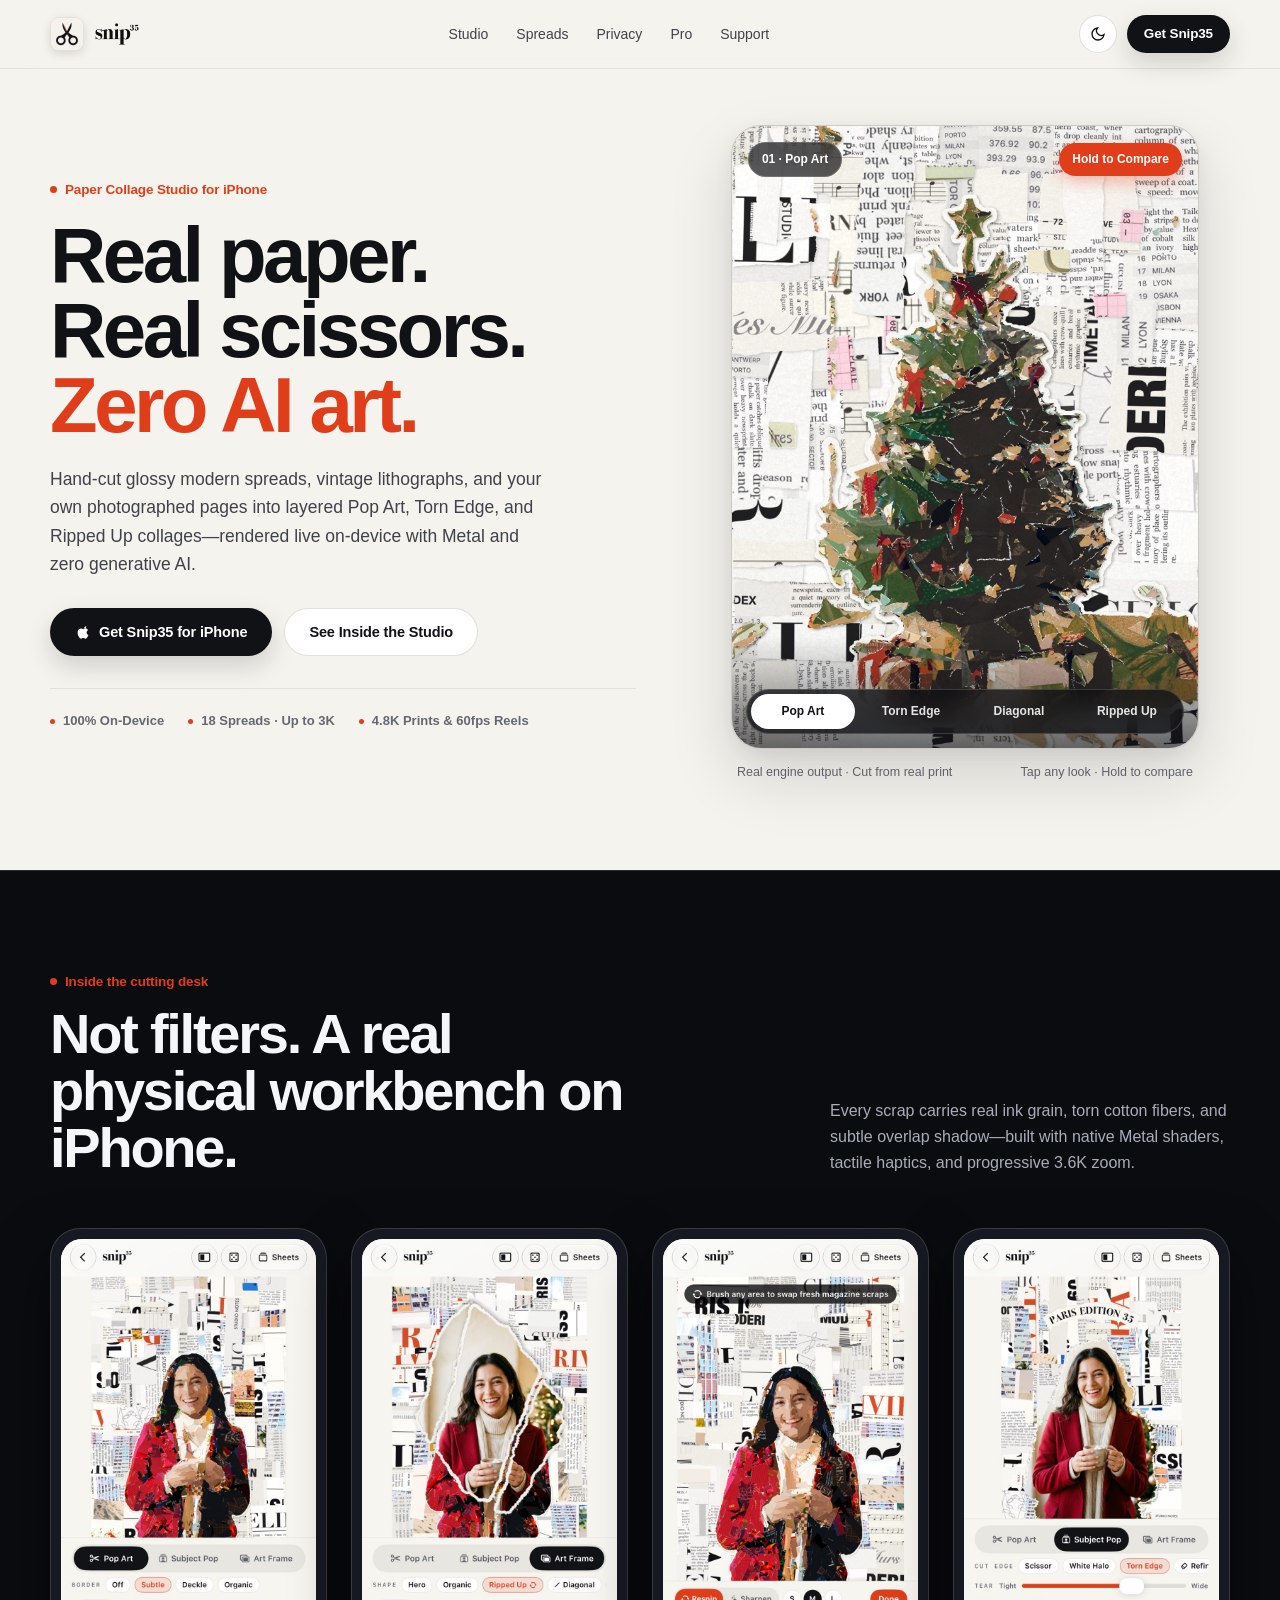
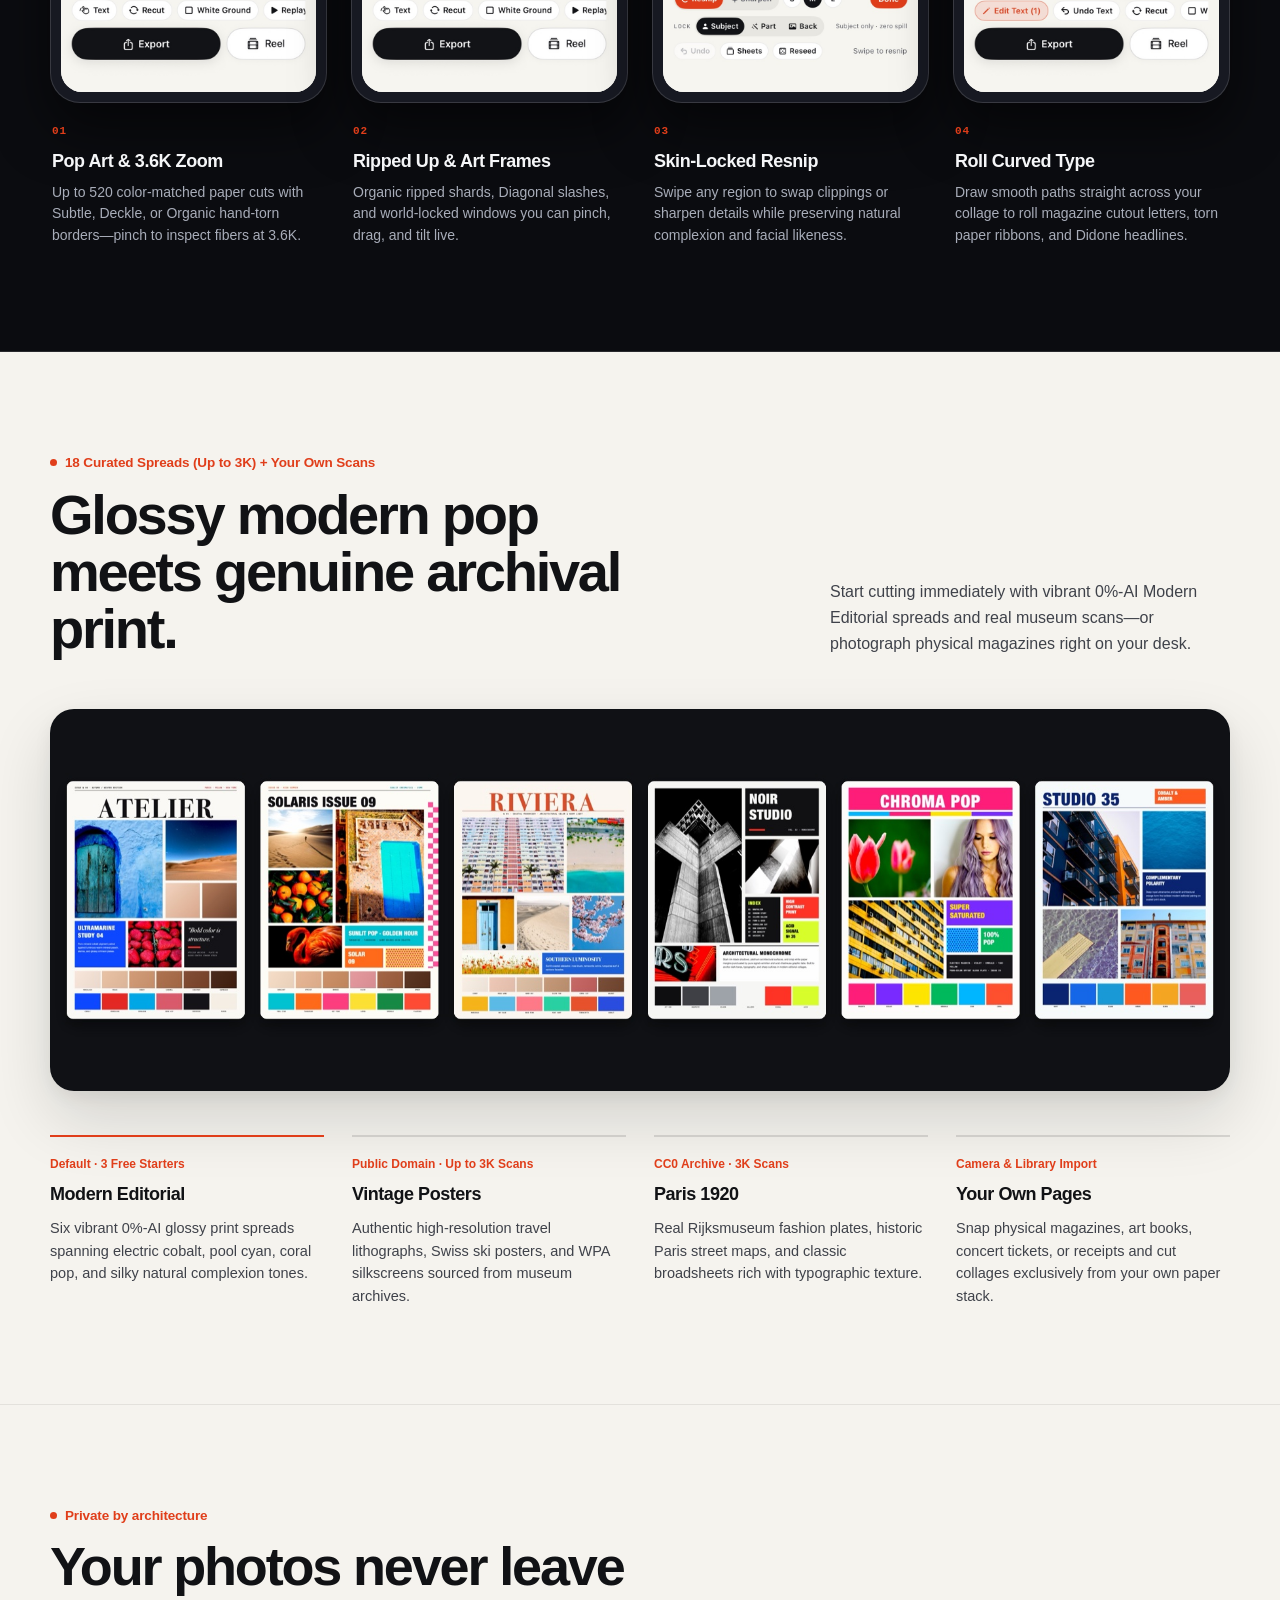
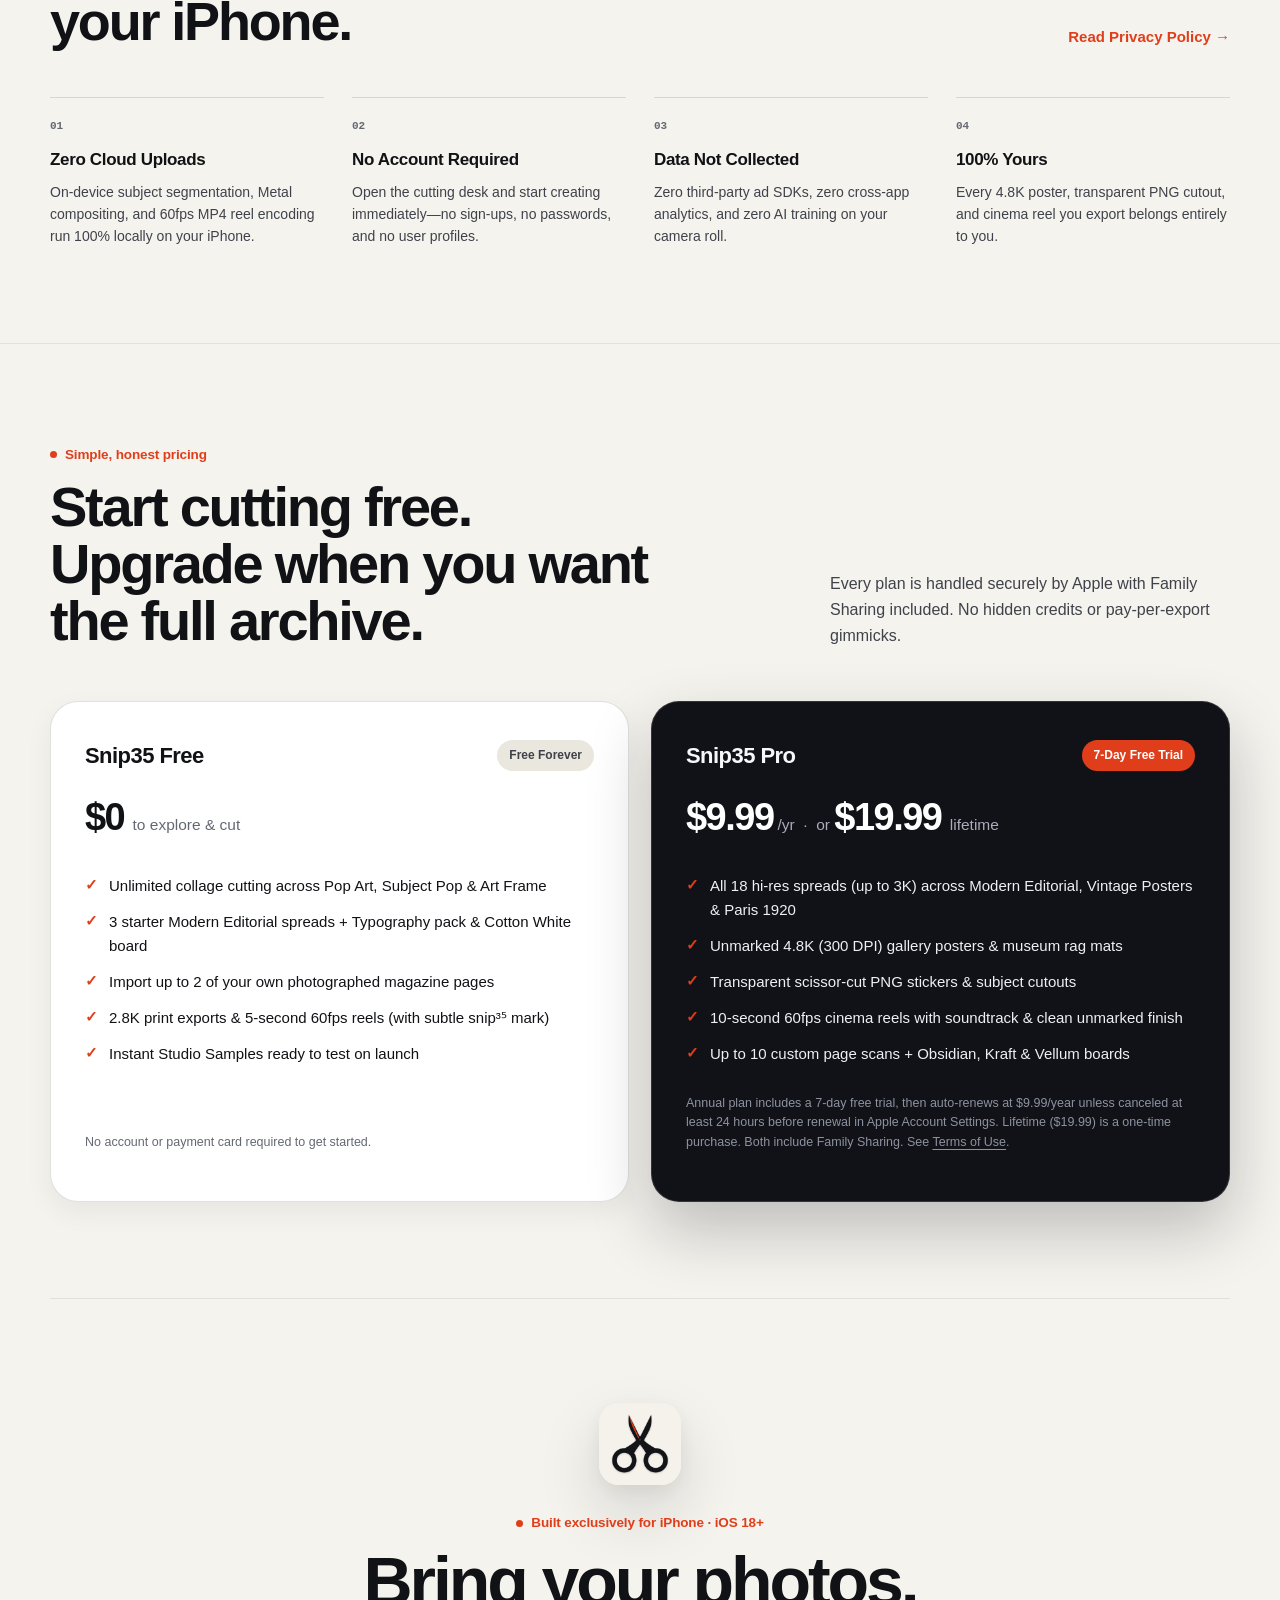
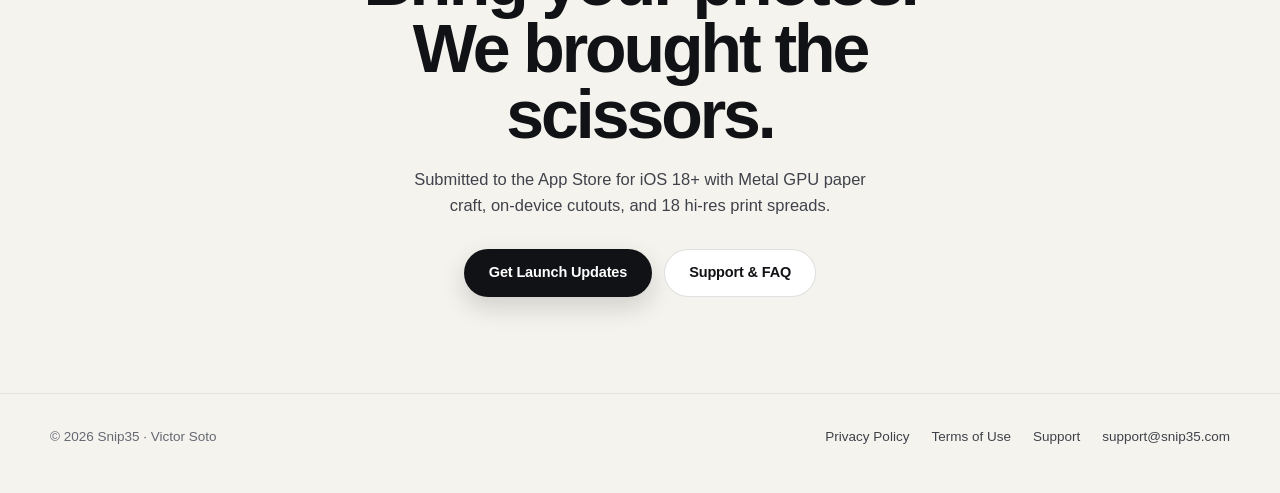
==== commit 5233d800: "Update homepage bold-but-true claims" ====
--- a/index.html
+++ b/index.html
@@ -6,7 +6,7 @@
   <meta http-equiv="Content-Security-Policy" content="default-src 'self'; img-src 'self' data:; style-src 'self' 'unsafe-inline' https://fonts.googleapis.com; font-src 'self' https://fonts.gstatic.com; script-src 'self'; base-uri 'self'; form-action 'self'; object-src 'none';" />
   <meta name="referrer" content="strict-origin-when-cross-origin" />
   <title>Snip35 — Paper Collage Studio for iPhone</title>
-  <meta name="description" content="Real paper. Real scissors. Zero AI. Hand-cut glossy editorial spreads, vintage posters, and your own pages into Pop Art, Torn Edge &amp; Ripped Up collages live on iPhone." />
+  <meta name="description" content="Real paper. Real scissors. Zero generative AI. Hand-cut glossy modern spreads, vintage posters, and your own pages into Pop Art, Torn Edge &amp; Ripped Up collages live on iPhone." />
   <link rel="canonical" href="https://snip35.com/" />
 
   <!-- Apple Smart App Banner: uncomment once Apple approves v1.0 (Apple ID 6837796017) -->
@@ -20,15 +20,15 @@
   <!-- Open Graph & iMessage Rich Link Preview -->
   <meta property="og:type" content="website" />
   <meta property="og:site_name" content="Snip35" />
-  <meta property="og:title" content="Snip35 — Real paper. Real scissors. Zero AI." />
-  <meta property="og:description" content="Hand-cut glossy modern spreads, museum lithographs, and your own pages into tactile collages live on iPhone. 100% on-device." />
+  <meta property="og:title" content="Snip35 — Real paper. Real scissors. Zero AI art." />
+  <meta property="og:description" content="Hand-cut glossy modern spreads, museum lithographs, and your own pages into tactile collages live on iPhone. 100% on-device. Zero generative AI." />
   <meta property="og:url" content="https://snip35.com/" />
   <meta property="og:image" content="https://snip35.com/assets/og-card.jpg" />
   <meta property="og:image:width" content="1200" />
   <meta property="og:image:height" content="630" />
   <meta name="twitter:card" content="summary_large_image" />
   <meta name="twitter:title" content="Snip35 — Paper Collage Studio for iPhone" />
-  <meta name="twitter:description" content="Real 3K glossy spreads, hand-torn edges, skin-locked Resnip, curved cutout type, and 60fps reels—100% on-device." />
+  <meta name="twitter:description" content="18 hi-res spreads (up to 3K), hand-torn edges, skin-locked Resnip, curved cutout type, and 60fps reels—100% on-device." />
   <meta name="twitter:image" content="https://snip35.com/assets/og-card.jpg" />
 
   <link rel="preconnect" href="https://fonts.googleapis.com" />
@@ -77,11 +77,11 @@
           <span>Paper Collage Studio for iPhone</span>
         </div>
 
-        <h1>Real paper.<br />Real scissors.<br /><em>Zero AI.</em></h1>
+        <h1>Real paper.<br />Real scissors.<br /><em>Zero AI art.</em></h1>
 
         <p class="hero-lead">
           Hand-cut glossy modern spreads, vintage lithographs, and your own photographed pages into
-          layered Pop Art, Torn Edge, and Ripped Up collages—rendered live on-device with Metal &amp; Apple Vision.
+          layered Pop Art, Torn Edge, and Ripped Up collages—rendered live on-device with Metal and zero generative AI.
         </p>
 
         <div class="hero-cta">
@@ -96,7 +96,7 @@
 
         <div class="hero-specs">
           <span><i class="spec-dot"></i>100% On-Device</span>
-          <span><i class="spec-dot"></i>18 Real 3K Spreads</span>
+          <span><i class="spec-dot"></i>18 Spreads · Up to 3K</span>
           <span><i class="spec-dot"></i>4.8K Prints &amp; 60fps Reels</span>
         </div>
       </div>
@@ -127,7 +127,7 @@
           </div>
         </div>
         <div class="stage-caption">
-          <span>Real engine output · Zero AI generation</span>
+          <span>Real engine output · Cut from real print</span>
           <span id="stageHint">Tap any look · Hold to compare</span>
         </div>
       </div>
@@ -213,7 +213,7 @@
           <div>
             <div class="eyebrow">
               <span class="eyebrow-dot"></span>
-              <span>18 Curated 3K Spreads + Your Own Scans</span>
+              <span>18 Curated Spreads (Up to 3K) + Your Own Scans</span>
             </div>
             <h2>Glossy modern pop meets genuine archival print.</h2>
           </div>
@@ -235,7 +235,7 @@
           </div>
 
           <div class="pack-col">
-            <div class="pack-label">Public Domain · 3K Scans</div>
+            <div class="pack-label">Public Domain · Up to 3K Scans</div>
             <h3>Vintage Posters</h3>
             <p>Authentic high-resolution travel lithographs, Swiss ski posters, and WPA silkscreens sourced from museum archives.</p>
           </div>
@@ -273,7 +273,7 @@
           <div class="privacy-col">
             <div class="privacy-num">01</div>
             <h3>Zero Cloud Uploads</h3>
-            <p>Apple Vision segmentation, Metal compositing, and 60fps MP4 reel encoding run 100% locally on your device.</p>
+            <p>On-device subject segmentation, Metal compositing, and 60fps MP4 reel encoding run 100% locally on your iPhone.</p>
           </div>
 
           <div class="privacy-col">
@@ -322,9 +322,9 @@
             <p class="price-amount"><strong>$0</strong> to explore &amp; cut</p>
             <ul class="feature-list">
               <li><span class="check">&#10003;</span><span>Unlimited collage cutting across Pop Art, Subject Pop &amp; Art Frame</span></li>
-              <li><span class="check">&#10003;</span><span>3 starter Modern Editorial spreads + archival newsprint ground</span></li>
+              <li><span class="check">&#10003;</span><span>3 starter Modern Editorial spreads + Typography pack &amp; Cotton White board</span></li>
               <li><span class="check">&#10003;</span><span>Import up to 2 of your own photographed magazine pages</span></li>
-              <li><span class="check">&#10003;</span><span>2.8K print exports &amp; 5-second 60fps cinema reels</span></li>
+              <li><span class="check">&#10003;</span><span>2.8K print exports &amp; 5-second 60fps reels (with subtle snip³⁵ mark)</span></li>
               <li><span class="check">&#10003;</span><span>Instant Studio Samples ready to test on launch</span></li>
             </ul>
             <p class="price-note">No account or payment card required to get started.</p>
@@ -337,7 +337,7 @@
             </div>
             <p class="price-amount"><strong>$9.99</strong>/yr &nbsp;·&nbsp; or <strong>$19.99</strong> lifetime</p>
             <ul class="feature-list">
-              <li><span class="check">&#10003;</span><span>All 18 3K spreads across Modern Editorial, Vintage Posters &amp; Paris 1920</span></li>
+              <li><span class="check">&#10003;</span><span>All 18 hi-res spreads (up to 3K) across Modern Editorial, Vintage Posters &amp; Paris 1920</span></li>
               <li><span class="check">&#10003;</span><span>Unmarked 4.8K (300 DPI) gallery posters &amp; museum rag mats</span></li>
               <li><span class="check">&#10003;</span><span>Transparent scissor-cut PNG stickers &amp; subject cutouts</span></li>
               <li><span class="check">&#10003;</span><span>10-second 60fps cinema reels with soundtrack &amp; clean unmarked finish</span></li>
@@ -370,7 +370,7 @@
       </div>
       <h2>Bring your photos.<br />We brought the scissors.</h2>
       <p>
-        Submitted to the App Store for iOS 18+ with Metal GPU paper craft, Apple Vision cutouts, and real 3K spreads.
+        Submitted to the App Store for iOS 18+ with Metal GPU paper craft, on-device cutouts, and 18 hi-res print spreads.
       </p>
       <div class="closing-actions">
         <a class="btn btn-primary" href="mailto:support@snip35.com?subject=Snip35%20App%20Store%20Launch">Get Launch Updates</a>
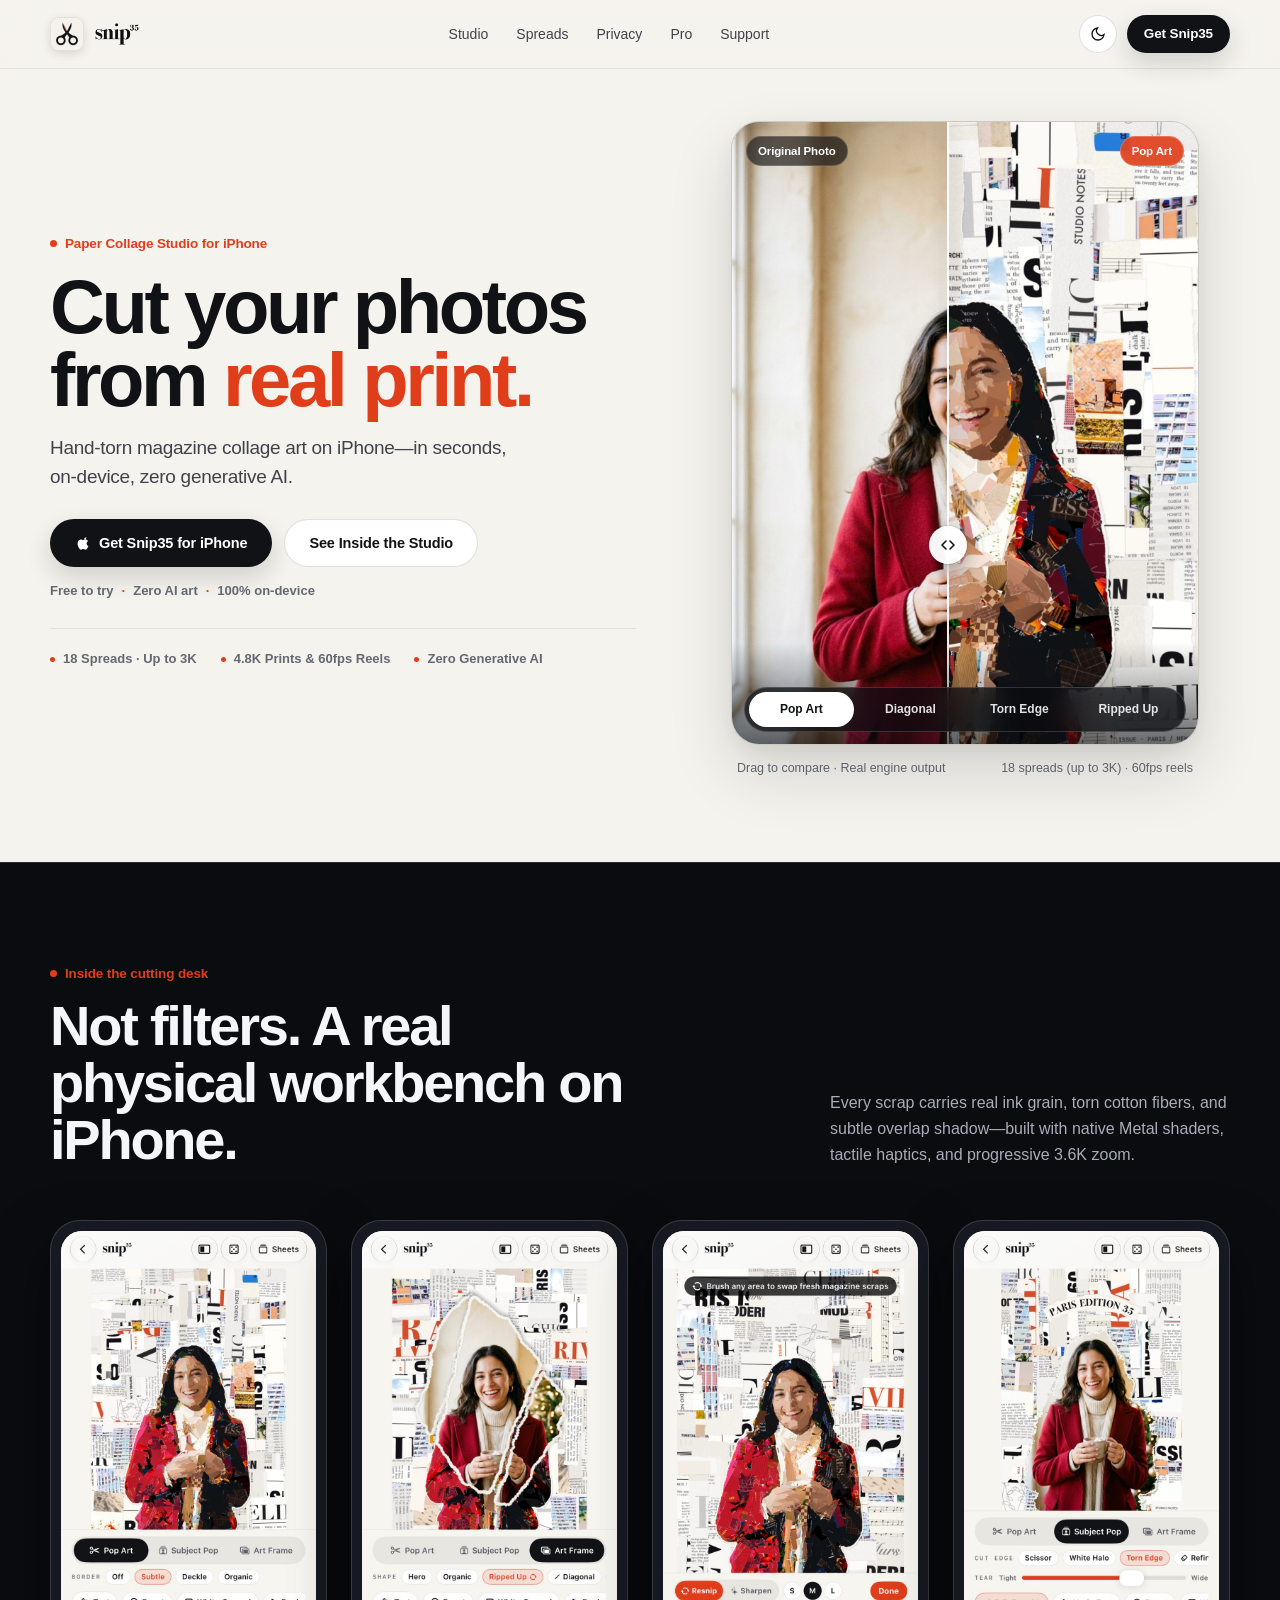
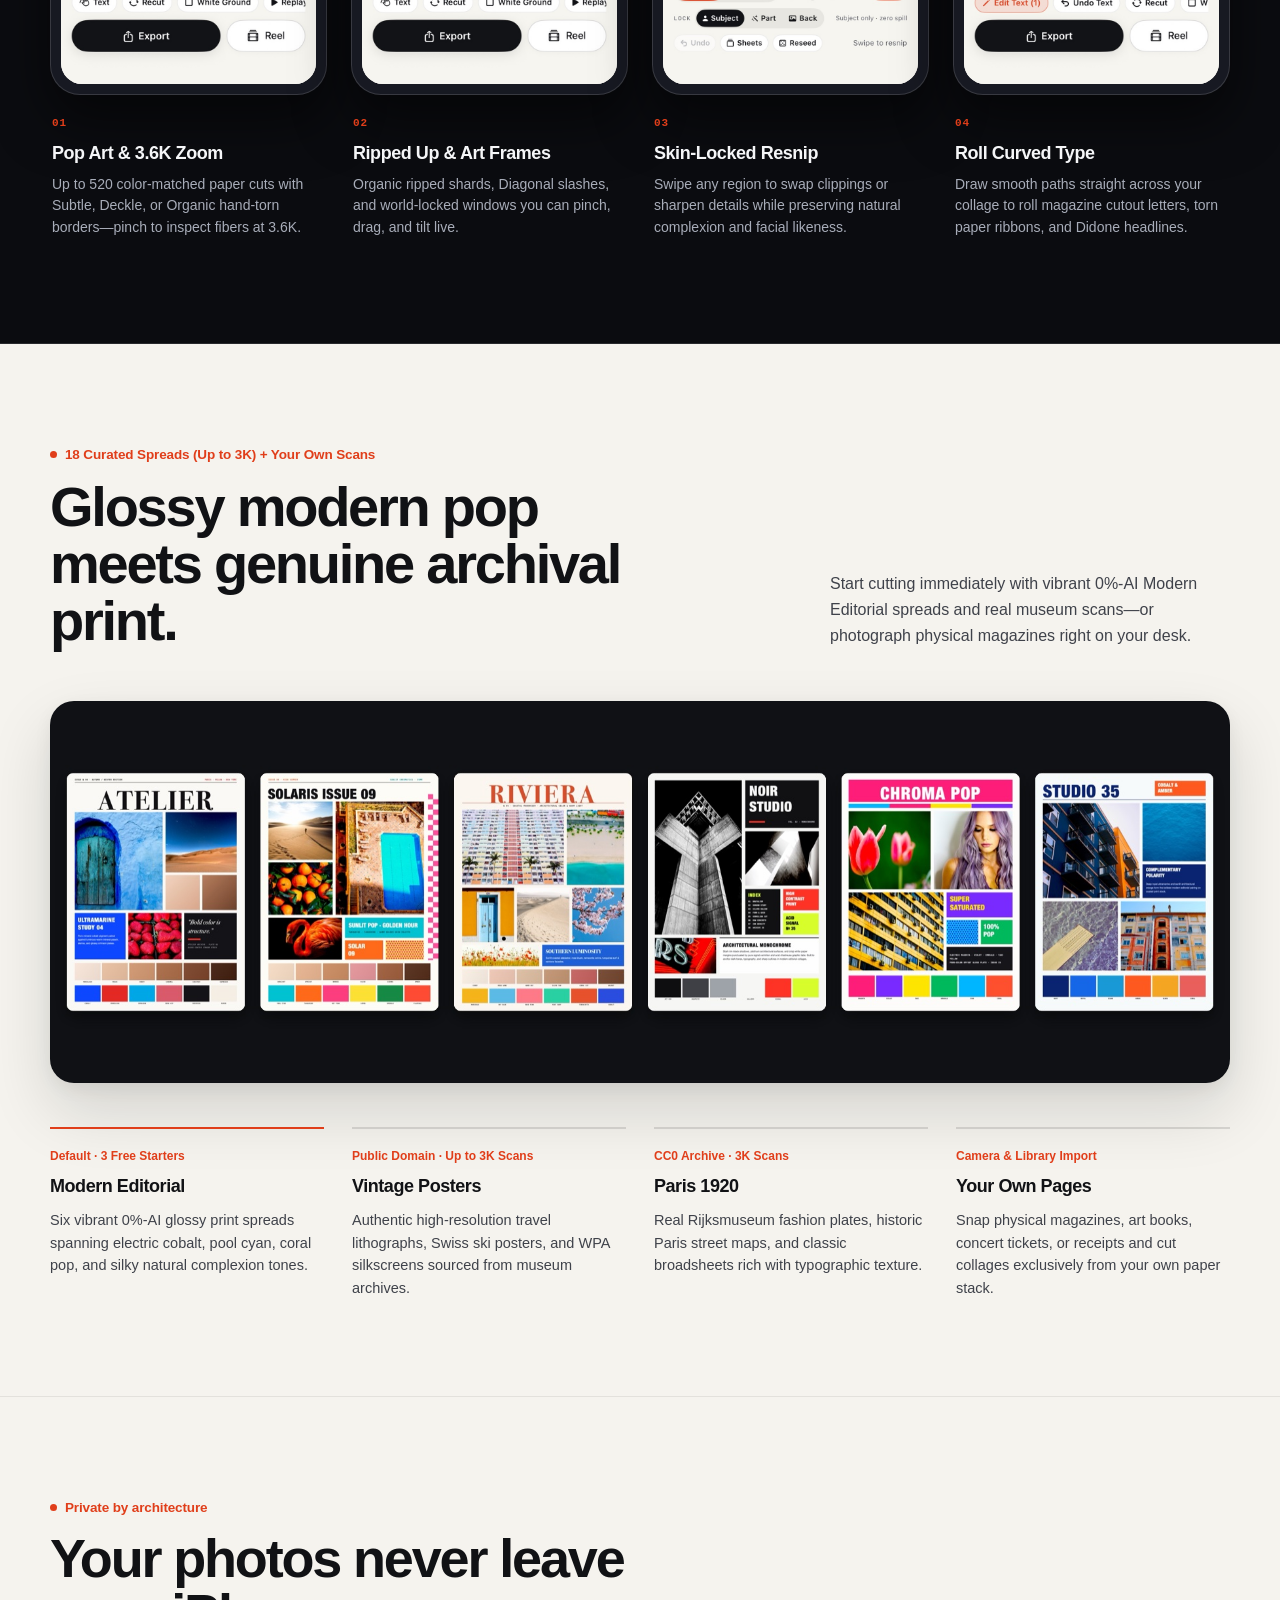
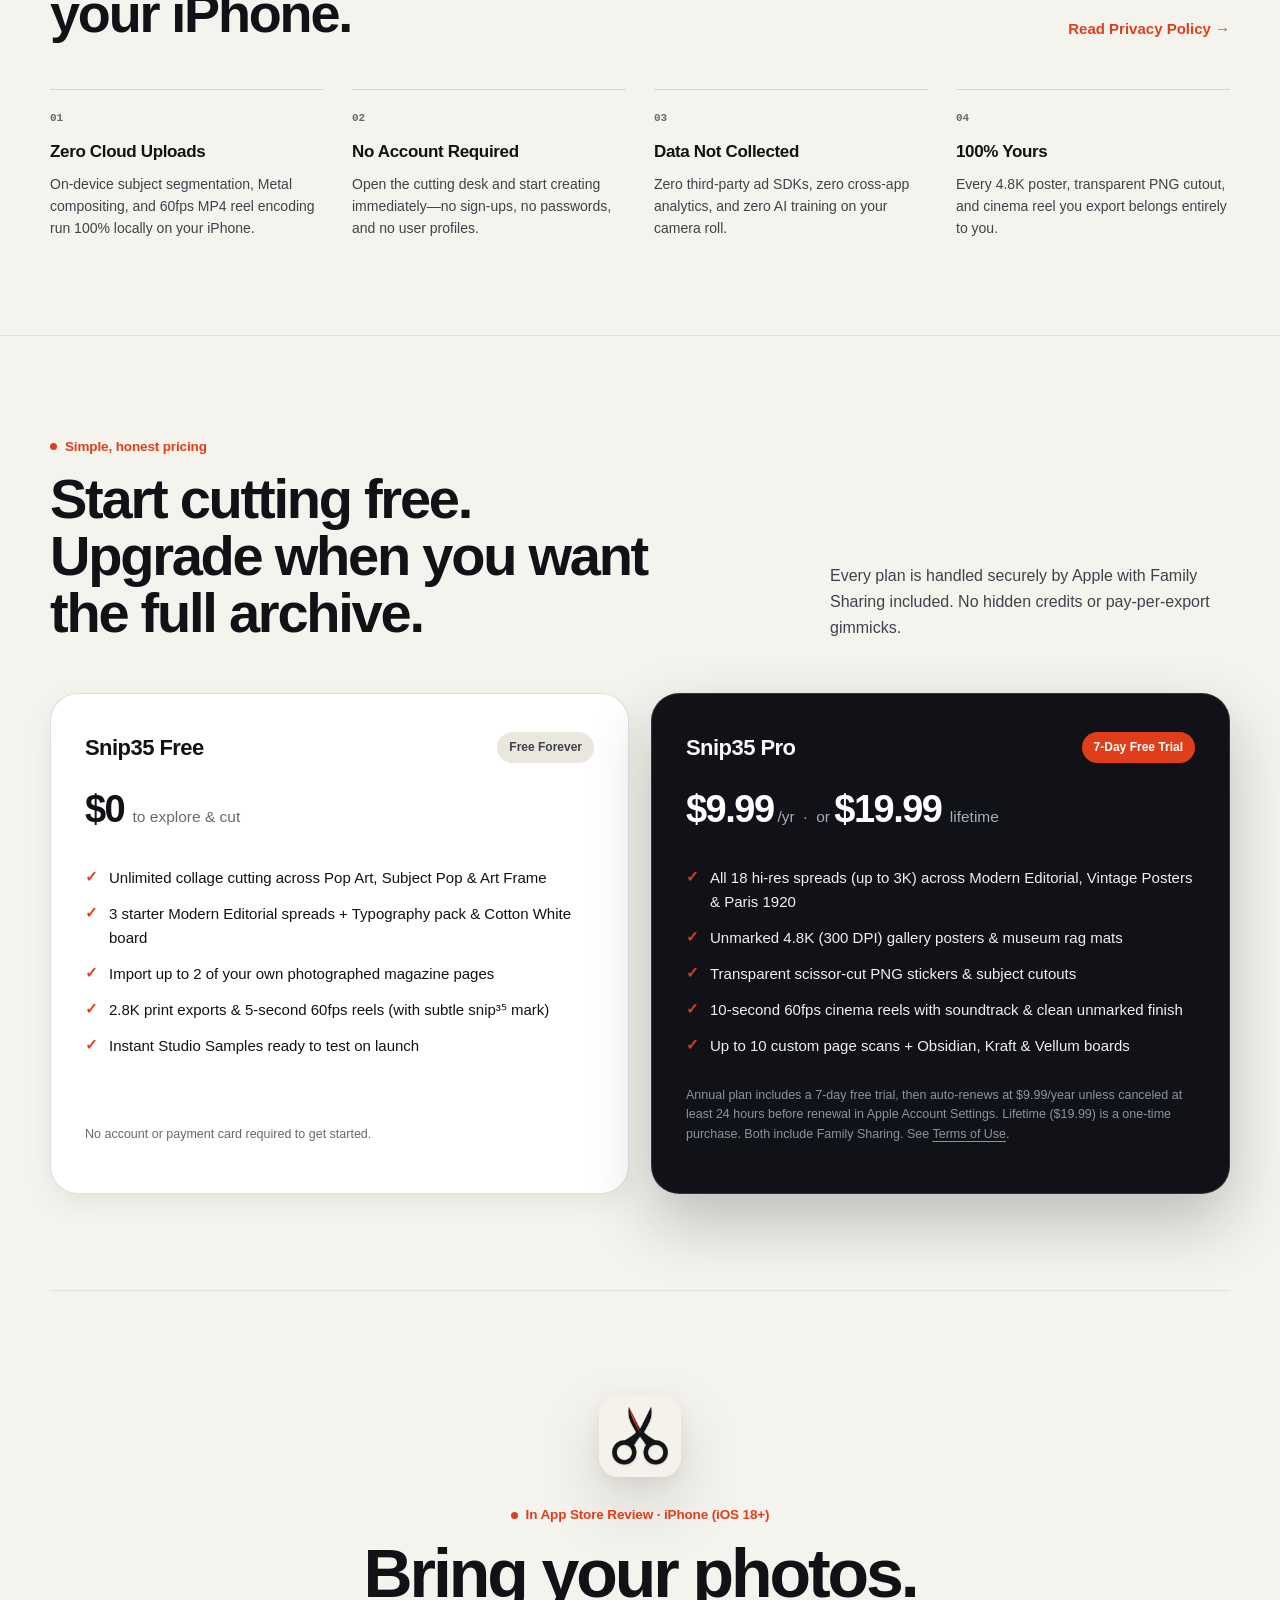
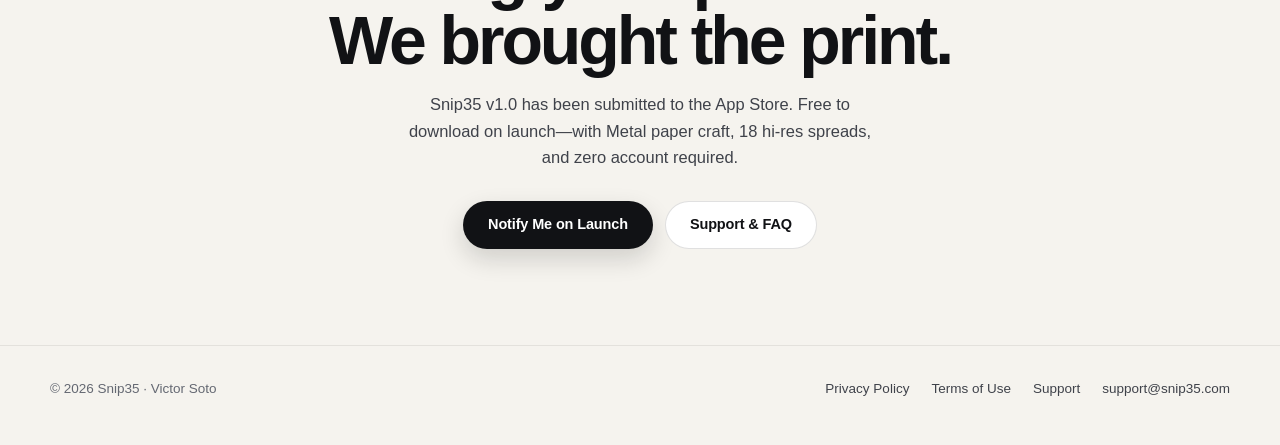
==== commit 45f4ebd0: "Launch mobile-first conversion hero with Cut your photos from real print" ====
--- a/index.html
+++ b/index.html
@@ -6,7 +6,7 @@
   <meta http-equiv="Content-Security-Policy" content="default-src 'self'; img-src 'self' data:; style-src 'self' 'unsafe-inline' https://fonts.googleapis.com; font-src 'self' https://fonts.gstatic.com; script-src 'self'; base-uri 'self'; form-action 'self'; object-src 'none';" />
   <meta name="referrer" content="strict-origin-when-cross-origin" />
   <title>Snip35 — Paper Collage Studio for iPhone</title>
-  <meta name="description" content="Real paper. Real scissors. Zero generative AI. Hand-cut glossy modern spreads, vintage posters, and your own pages into Pop Art, Torn Edge &amp; Ripped Up collages live on iPhone." />
+  <meta name="description" content="Cut your photos from real print. Hand-torn magazine collage art on iPhone—in seconds, 100% on-device, zero generative AI." />
   <link rel="canonical" href="https://snip35.com/" />
 
   <!-- Apple Smart App Banner: uncomment once Apple approves v1.0 (Apple ID 6837796017) -->
@@ -20,8 +20,8 @@
   <!-- Open Graph & iMessage Rich Link Preview -->
   <meta property="og:type" content="website" />
   <meta property="og:site_name" content="Snip35" />
-  <meta property="og:title" content="Snip35 — Real paper. Real scissors. Zero AI art." />
-  <meta property="og:description" content="Hand-cut glossy modern spreads, museum lithographs, and your own pages into tactile collages live on iPhone. 100% on-device. Zero generative AI." />
+  <meta property="og:title" content="Snip35 — Cut your photos from real print." />
+  <meta property="og:description" content="Hand-torn magazine collage art live on iPhone from real glossy spreads and archival print. 100% on-device, zero generative AI." />
   <meta property="og:url" content="https://snip35.com/" />
   <meta property="og:image" content="https://snip35.com/assets/og-card.jpg" />
   <meta property="og:image:width" content="1200" />
@@ -63,27 +63,67 @@
 
       <div class="nav-actions">
         <button id="themeToggle" class="theme-btn" type="button" aria-label="Toggle studio theme"></button>
-        <a class="btn btn-primary btn-sm" href="#download">Get Snip35</a>
+        <a class="btn btn-primary btn-sm nav-cta" href="#download">Get Snip35</a>
       </div>
     </div>
   </header>
 
   <main>
-    <!-- Band 1: Hero -->
+    <!-- Band 1: Conversion-First Hero (Mobile: Copy -> Split Visual -> CTA; Desktop: 2-Col Flagship) -->
     <section class="wrap hero">
-      <div>
+      <div class="hero-copy">
         <div class="eyebrow">
           <span class="eyebrow-dot"></span>
           <span>Paper Collage Studio for iPhone</span>
         </div>
 
-        <h1>Real paper.<br />Real scissors.<br /><em>Zero AI art.</em></h1>
+        <h1>Cut your photos<br />from <em>real print.</em></h1>
 
         <p class="hero-lead">
-          Hand-cut glossy modern spreads, vintage lithographs, and your own photographed pages into
-          layered Pop Art, Torn Edge, and Ripped Up collages—rendered live on-device with Metal and zero generative AI.
+          Hand-torn magazine collage art on iPhone—in seconds, on-device, zero generative AI.
         </p>
-
+      </div>
+
+      <!-- Interactive Split Before/After Hero Stage -->
+      <div class="stage-wrap">
+        <div class="stage-card has-compare" id="heroStage" aria-label="Interactive before and after preview of Snip35 collage looks">
+          <img class="stage-img active" data-look="pop" src="./assets/hero-pop-portrait.jpg" alt="Snip35 Pop Art portrait collage hand-cut from real glossy editorial spreads" />
+          <img class="stage-img" data-look="diag" src="./assets/hero-diagonal.jpg" alt="Snip35 Diagonal Rip art frame revealing a 35mm portrait through torn print" />
+          <img class="stage-img" data-look="torn" src="./assets/hero-torn-edge.jpg" alt="Snip35 Torn Edge subject cutout with hand-torn paper deckle and cutout editorial lettering" />
+          <img class="stage-img" data-look="ripped" src="./assets/hero-ripped-up.jpg" alt="Snip35 Organic Ripped Up multi-shard collage framing a golden retriever" />
+
+          <img class="before-layer" id="beforeLayer" src="./assets/hero-torn-orig.jpg" alt="Original iPhone photograph before Snip35 paper cutting" />
+
+          <div class="stage-divider active" id="stageDivider" role="slider" tabindex="0" aria-label="Compare original photo and Snip35 collage" aria-valuemin="0" aria-valuemax="100" aria-valuenow="38">
+            <span class="stage-handle" aria-hidden="true">
+              <svg width="16" height="16" viewBox="0 0 24 24" fill="none" stroke="currentColor" stroke-width="2.4" stroke-linecap="round" stroke-linejoin="round">
+                <path d="M9 18l-6-6 6-6" />
+                <path d="M15 6l6 6-6 6" />
+              </svg>
+            </span>
+          </div>
+
+          <div class="stage-top-bar">
+            <span class="stage-tag visible" id="tagBefore">Original Photo</span>
+            <span class="stage-tag stage-tag-after visible" id="tagAfter">Pop Art</span>
+          </div>
+
+          <div class="stage-grad"></div>
+
+          <div class="stage-pills" role="tablist" aria-label="Choose hero look">
+            <button class="stage-pill active" type="button" role="tab" aria-selected="true" data-pick="pop">Pop Art</button>
+            <button class="stage-pill" type="button" role="tab" aria-selected="false" data-pick="diag">Diagonal</button>
+            <button class="stage-pill" type="button" role="tab" aria-selected="false" data-pick="torn">Torn Edge</button>
+            <button class="stage-pill" type="button" role="tab" aria-selected="false" data-pick="ripped">Ripped Up</button>
+          </div>
+        </div>
+        <div class="stage-caption">
+          <span>Drag to compare · Real engine output</span>
+          <span>18 spreads (up to 3K) · 60fps reels</span>
+        </div>
+      </div>
+
+      <div class="hero-action" id="heroCta">
         <div class="hero-cta">
           <a class="btn btn-primary" href="#download">
             <svg width="16" height="16" viewBox="0 0 24 24" fill="currentColor" aria-hidden="true">
@@ -91,44 +131,21 @@
             </svg>
             <span>Get Snip35 for iPhone</span>
           </a>
-          <a class="btn btn-secondary" href="#studio">See Inside the Studio</a>
-        </div>
+          <a class="btn btn-secondary hero-secondary" href="#studio">See Inside the Studio</a>
+        </div>
+
+        <p class="hero-trust">
+          <span>Free to try</span>
+          <i class="trust-sep" aria-hidden="true">·</i>
+          <span>Zero AI art</span>
+          <i class="trust-sep" aria-hidden="true">·</i>
+          <span>100% on-device</span>
+        </p>
 
         <div class="hero-specs">
-          <span><i class="spec-dot"></i>100% On-Device</span>
           <span><i class="spec-dot"></i>18 Spreads · Up to 3K</span>
           <span><i class="spec-dot"></i>4.8K Prints &amp; 60fps Reels</span>
-        </div>
-      </div>
-
-      <!-- Interactive Living Hero Stage -->
-      <div class="stage-wrap">
-        <div class="stage-card" id="heroStage" aria-label="Interactive preview of Snip35 collage looks">
-          <img class="stage-img active" data-look="pop" src="./assets/hero-pop-art.jpg" alt="Snip35 Pop Art mosaic collage made from real print scraps" />
-          <img class="stage-img" data-look="torn" src="./assets/hero-torn-edge.jpg" alt="Snip35 Torn Edge subject cutout with hand-torn paper deckle and editorial type strip" />
-          <img class="stage-img" data-look="diag" src="./assets/hero-diagonal.jpg" alt="Snip35 Diagonal Rip art frame revealing a 35mm photograph through torn print" />
-          <img class="stage-img" data-look="ripped" src="./assets/hero-ripped-up.jpg" alt="Snip35 Organic Ripped Up multi-shard collage framing a portrait" />
-
-          <img class="before-layer" id="beforeLayer" src="./assets/hero-pop-orig.jpg" alt="Original photograph before Snip35 cutting" />
-          <div class="stage-divider" id="stageDivider" aria-hidden="true"></div>
-
-          <div class="stage-top-bar">
-            <span class="stage-badge" id="stageBadge">01 · Pop Art</span>
-            <button class="compare-btn" id="compareBtn" type="button">Hold to Compare</button>
-          </div>
-
-          <div class="stage-grad"></div>
-
-          <div class="stage-pills" role="tablist" aria-label="Choose hero look">
-            <button class="stage-pill active" type="button" role="tab" aria-selected="true" data-pick="pop">Pop Art</button>
-            <button class="stage-pill" type="button" role="tab" aria-selected="false" data-pick="torn">Torn Edge</button>
-            <button class="stage-pill" type="button" role="tab" aria-selected="false" data-pick="diag">Diagonal</button>
-            <button class="stage-pill" type="button" role="tab" aria-selected="false" data-pick="ripped">Ripped Up</button>
-          </div>
-        </div>
-        <div class="stage-caption">
-          <span>Real engine output · Cut from real print</span>
-          <span id="stageHint">Tap any look · Hold to compare</span>
+          <span><i class="spec-dot"></i>Zero Generative AI</span>
         </div>
       </div>
     </section>
@@ -366,18 +383,37 @@
       />
       <div class="eyebrow">
         <span class="eyebrow-dot"></span>
-        <span>Built exclusively for iPhone · iOS 18+</span>
-      </div>
-      <h2>Bring your photos.<br />We brought the scissors.</h2>
+        <span>In App Store Review · iPhone (iOS 18+)</span>
+      </div>
+      <h2>Bring your photos.<br />We brought the print.</h2>
       <p>
-        Submitted to the App Store for iOS 18+ with Metal GPU paper craft, on-device cutouts, and 18 hi-res print spreads.
+        Snip35 v1.0 has been submitted to the App Store. Free to download on launch—with Metal paper craft, 18 hi-res spreads, and zero account required.
       </p>
       <div class="closing-actions">
-        <a class="btn btn-primary" href="mailto:support@snip35.com?subject=Snip35%20App%20Store%20Launch">Get Launch Updates</a>
+        <a class="btn btn-primary" href="mailto:support@snip35.com?subject=Notify%20me%20when%20Snip35%20launches">Notify Me on Launch</a>
         <a class="btn btn-secondary" href="./support/">Support &amp; FAQ</a>
       </div>
     </section>
   </main>
+
+  <!-- Sticky Mobile Conversion Bar (shows only when hero CTA & closing CTA are off-screen) -->
+  <aside class="sticky-cta" id="stickyCta" aria-label="Get Snip35">
+    <div class="sticky-cta-brand">
+      <img
+        src="./assets/app-icon.png"
+        data-icon-light="./assets/app-icon.png"
+        data-icon-dark="./assets/app-icon-dark.png"
+        alt="Snip35 icon"
+        width="34"
+        height="34"
+      />
+      <div>
+        <strong>Snip35</strong>
+        <span>Free on iPhone</span>
+      </div>
+    </div>
+    <a class="btn btn-primary btn-sm" href="#download">Get Snip35</a>
+  </aside>
 
   <footer class="footer">
     <div class="wrap footer-inner">
--- a/styles.css
+++ b/styles.css
@@ -227,22 +227,28 @@
   background: var(--accent);
 }
 
-/* Hero Section */
+/* Hero Section (Desktop: 2-Col Flagship; Mobile: Copy -> Split Visual -> CTA) */
 .hero {
-  padding: 56px 0 88px;
+  padding: 52px 0 84px;
   display: grid;
   grid-template-columns: minmax(0, 1.05fr) minmax(0, 0.95fr);
-  gap: clamp(32px, 5vw, 76px);
+  grid-template-areas:
+    "copy stage"
+    "action stage";
+  column-gap: clamp(32px, 5vw, 76px);
+  row-gap: 28px;
   align-items: center;
 }
 .hero > * { min-width: 0; }
+.hero-copy { grid-area: copy; align-self: end; }
+.hero-action { grid-area: action; align-self: start; }
 
 .hero h1 {
   font-weight: 800;
-  font-size: clamp(48px, 6.1vw, 78px);
+  font-size: clamp(48px, 6.0vw, 76px);
   line-height: 0.96;
   letter-spacing: -0.045em;
-  margin: 18px 0 22px;
+  margin: 16px 0 18px;
   color: var(--ink);
 }
 .hero h1 em {
@@ -251,11 +257,12 @@
 }
 
 .hero-lead {
-  font-size: 17.5px;
-  line-height: 1.62;
-  font-weight: 400;
+  font-size: 19px;
+  line-height: 1.5;
+  font-weight: 500;
+  letter-spacing: -0.015em;
   color: var(--body);
-  max-width: 500px;
+  max-width: 470px;
   margin: 0;
 }
 
@@ -263,12 +270,28 @@
   display: flex;
   flex-wrap: wrap;
   gap: 12px;
-  margin-top: 30px;
+  margin-top: 0;
+}
+
+.hero-trust {
+  display: flex;
+  flex-wrap: wrap;
+  align-items: center;
+  gap: 8px;
+  margin: 14px 0 0;
+  font-size: 13px;
+  font-weight: 600;
+  color: var(--muted);
+}
+.trust-sep {
+  font-style: normal;
+  color: var(--accent);
+  font-weight: 800;
 }
 
 .hero-specs {
-  margin-top: 32px;
-  padding-top: 22px;
+  margin-top: 26px;
+  padding-top: 20px;
   border-top: 1px solid var(--line-soft);
   display: flex;
   flex-wrap: wrap;
@@ -289,17 +312,19 @@
   background: var(--accent);
 }
 
-/* Interactive Living Hero Stage */
+/* Interactive Living Split Hero Stage */
 .stage-wrap {
+  grid-area: stage;
   position: relative;
   width: min(468px, 100%);
   margin-inline: auto;
 }
 
 .stage-card {
+  --focus-y: 42%;
   position: relative;
   aspect-ratio: 3 / 4;
-  border-radius: 30px;
+  border-radius: 28px;
   overflow: hidden;
   background: var(--ground-2);
   box-shadow: var(--shadow-lg);
@@ -308,6 +333,8 @@
   -webkit-user-select: none;
   touch-action: pan-y;
 }
+.stage-card.has-compare { cursor: ew-resize; }
+.stage-card.dragging { cursor: grabbing; }
 
 .stage-img {
   position: absolute;
@@ -315,8 +342,10 @@
   width: 100%;
   height: 100%;
   object-fit: cover;
+  object-position: 50% var(--focus-y);
   opacity: 0;
-  transition: opacity 0.45s cubic-bezier(0.22, 1, 0.36, 1);
+  transition: opacity 0.4s cubic-bezier(0.22, 1, 0.36, 1);
+  pointer-events: none;
 }
 .stage-img.active { opacity: 1; }
 
@@ -326,7 +355,8 @@
   width: 100%;
   height: 100%;
   object-fit: cover;
-  clip-path: inset(0 100% 0 0);
+  object-position: 50% var(--focus-y);
+  clip-path: inset(0 53% 0 0);
   pointer-events: none;
   z-index: 4;
 }
@@ -335,60 +365,81 @@
   position: absolute;
   top: 0;
   bottom: 0;
-  left: 0;
+  left: 47%;
   width: 2px;
-  background: #ffffff;
-  box-shadow: 0 0 14px rgba(0, 0, 0, 0.45);
+  transform: translateX(-1px);
+  background: rgba(255, 255, 255, 0.94);
+  box-shadow: 0 0 18px rgba(0, 0, 0, 0.45);
   opacity: 0;
   pointer-events: none;
-  z-index: 5;
+  z-index: 6;
+  transition: opacity 0.25s ease;
+}
+.stage-divider.active {
+  opacity: 1;
+  pointer-events: auto;
+}
+
+.stage-handle {
+  position: absolute;
+  top: 68%;
+  left: 50%;
+  transform: translate(-50%, -50%);
+  width: 38px;
+  height: 38px;
+  border-radius: 999px;
+  background: rgba(255, 255, 255, 0.96);
+  color: #111215;
+  display: inline-flex;
+  align-items: center;
+  justify-content: center;
+  box-shadow: 0 6px 20px rgba(0, 0, 0, 0.32), 0 0 0 1px rgba(17, 18, 21, 0.08);
+  transition: transform 0.16s ease;
+}
+.stage-card.dragging .stage-handle {
+  transform: translate(-50%, -50%) scale(1.08);
 }
 
 .stage-top-bar {
   position: absolute;
-  top: 16px;
-  left: 16px;
-  right: 16px;
+  top: 14px;
+  left: 14px;
+  right: 14px;
   z-index: 7;
   display: flex;
   align-items: center;
   justify-content: space-between;
   gap: 10px;
-}
-
-.stage-badge {
-  padding: 7px 13px;
+  pointer-events: none;
+}
+
+.stage-tag {
+  padding: 5px 11px;
   border-radius: 999px;
-  background: rgba(11, 12, 16, 0.68);
-  backdrop-filter: blur(14px);
-  -webkit-backdrop-filter: blur(14px);
+  background: rgba(11, 12, 16, 0.62);
+  backdrop-filter: blur(12px);
+  -webkit-backdrop-filter: blur(12px);
   color: #ffffff;
-  font-size: 12px;
+  font-size: 11.5px;
   font-weight: 600;
+  letter-spacing: -0.01em;
   border: 1px solid rgba(255, 255, 255, 0.16);
-}
-
-.compare-btn {
-  padding: 7px 13px;
-  border-radius: 999px;
-  background: var(--accent);
-  color: #ffffff;
-  border: none;
-  font-size: 12px;
-  font-weight: 600;
-  cursor: pointer;
-  box-shadow: 0 6px 16px rgba(224, 62, 26, 0.34);
-  transition: transform 0.14s ease, opacity 0.2s ease;
-}
-.compare-btn:active { transform: scale(0.96); }
-.compare-btn.hidden { opacity: 0; pointer-events: none; }
+  opacity: 0;
+  transition: opacity 0.2s ease;
+}
+.stage-tag.visible { opacity: 1; }
+.stage-tag-after {
+  margin-left: auto;
+  background: rgba(224, 62, 26, 0.90);
+  border-color: rgba(255, 255, 255, 0.22);
+}
 
 .stage-grad {
   position: absolute;
   left: 0;
   right: 0;
   bottom: 0;
-  height: 112px;
+  height: 102px;
   background: linear-gradient(to top, rgba(11, 12, 16, 0.62), transparent);
   pointer-events: none;
   z-index: 6;
@@ -396,10 +447,10 @@
 
 .stage-pills {
   position: absolute;
-  left: 14px;
-  right: 14px;
-  bottom: 14px;
-  z-index: 7;
+  left: 12px;
+  right: 12px;
+  bottom: 12px;
+  z-index: 8;
   display: grid;
   grid-template-columns: repeat(4, 1fr);
   gap: 4px;
@@ -916,9 +967,23 @@
 .footer-links a { text-decoration: none; }
 .footer-links a:hover { color: var(--ink); }
 
+/* Sticky Mobile Conversion Bar (Apple-style frosted drawer after scrolling past hero) */
+.sticky-cta {
+  display: none;
+}
+
 /* Responsive */
 @media (max-width: 1020px) {
-  .hero { grid-template-columns: minmax(0, 1fr); padding: 40px 0 64px; }
+  .hero {
+    grid-template-columns: minmax(0, 1fr);
+    grid-template-areas:
+      "copy"
+      "stage"
+      "action";
+    row-gap: 20px;
+    padding: 28px 0 56px;
+  }
+  .hero-copy, .hero-action { align-self: auto; }
   .studio-grid { grid-template-columns: repeat(2, minmax(0, 1fr)); gap: 28px 18px; }
   .packs-grid { grid-template-columns: repeat(2, minmax(0, 1fr)); }
   .privacy-grid { grid-template-columns: repeat(2, minmax(0, 1fr)); }
@@ -927,19 +992,140 @@
 
 @media (max-width: 640px) {
   .wrap { width: calc(100% - 32px); }
-  .nav { display: none; }
-  .hero { padding: 30px 0 56px; }
-  .hero h1 { font-size: clamp(40px, 11vw, 52px); }
-  .hero-lead { font-size: 15.5px; }
-  .hero-cta .btn { width: 100%; }
-  .obsidian-band { padding: 68px 0 76px; }
-  .section { padding: 68px 0; }
-  .studio-grid { grid-template-columns: minmax(0, 1fr); gap: 36px; }
+  .topbar-inner { height: 56px; }
+  .nav, .nav-cta { display: none; }
+  .brand-icon { width: 30px; height: 30px; border-radius: 8px; }
+  .brand-wordmark { height: 20px; }
+  .theme-btn { width: 34px; height: 34px; }
+
+  /* Mobile Above-the-Fold Conversion Layout: 100% fits in Viewport #1 */
+  .hero {
+    padding: 12px 0 42px;
+    row-gap: 13px;
+  }
+  .hero .eyebrow {
+    font-size: 12px;
+    gap: 6px;
+  }
+  .hero h1 {
+    font-size: clamp(36px, 9.8vw, 43px);
+    line-height: 0.98;
+    margin: 7px 0 9px;
+  }
+  .hero-lead {
+    font-size: 14.5px;
+    line-height: 1.4;
+    max-width: none;
+  }
+  .stage-wrap {
+    width: 100%;
+  }
+  .stage-card {
+    aspect-ratio: 4 / 3;
+    border-radius: 22px;
+  }
+  .stage-top-bar {
+    top: 10px;
+    left: 10px;
+    right: 10px;
+  }
+  .stage-tag {
+    font-size: 11px;
+    padding: 4px 10px;
+  }
+  .stage-handle {
+    width: 34px;
+    height: 34px;
+  }
+  .stage-pills {
+    left: 10px;
+    right: 10px;
+    bottom: 10px;
+    padding: 3px;
+  }
+  .stage-pill {
+    font-size: 11px;
+    padding: 6px 2px;
+  }
+  .stage-caption {
+    display: none;
+  }
+
+  .hero-cta .btn {
+    width: 100%;
+    min-height: 50px;
+    font-size: 15px;
+  }
+  .hero-secondary,
+  .hero-specs {
+    display: none;
+  }
+  .hero-trust {
+    justify-content: center;
+    margin-top: 10px;
+    font-size: 12px;
+  }
+
+  .obsidian-band { padding: 64px 0 72px; }
+  .section { padding: 64px 0; }
+  .studio-grid { grid-template-columns: minmax(0, 1fr); gap: 34px; }
   .device-frame { max-width: 310px; margin-inline: auto; }
   .packs-grid { grid-template-columns: minmax(0, 1fr); gap: 22px; }
   .privacy-grid { grid-template-columns: minmax(0, 1fr); gap: 22px; }
   .price-card { padding: 28px 24px; }
-  .stage-pill { font-size: 11px; padding: 7px 2px; }
+  .footer { padding-bottom: 92px; }
+
+  .sticky-cta {
+    position: fixed;
+    left: 12px;
+    right: 12px;
+    bottom: max(12px, env(safe-area-inset-bottom));
+    z-index: 50;
+    display: flex;
+    align-items: center;
+    justify-content: space-between;
+    gap: 12px;
+    padding: 10px 12px 10px 12px;
+    border-radius: 20px;
+    background: var(--glass);
+    backdrop-filter: blur(22px) saturate(180%);
+    -webkit-backdrop-filter: blur(22px) saturate(180%);
+    border: 1px solid var(--line);
+    box-shadow: 0 14px 36px rgba(17, 18, 21, 0.18);
+    transform: translateY(130%);
+    opacity: 0;
+    pointer-events: none;
+    transition: transform 0.28s cubic-bezier(0.22, 1, 0.36, 1), opacity 0.24s ease;
+  }
+  .sticky-cta.visible {
+    transform: translateY(0);
+    opacity: 1;
+    pointer-events: auto;
+  }
+  .sticky-cta-brand {
+    display: flex;
+    align-items: center;
+    gap: 10px;
+  }
+  .sticky-cta-brand img {
+    width: 34px;
+    height: 34px;
+    border-radius: 9px;
+    border: 1px solid var(--line-soft);
+  }
+  .sticky-cta-brand strong {
+    display: block;
+    font-size: 14px;
+    font-weight: 700;
+    line-height: 1.15;
+    letter-spacing: -0.02em;
+  }
+  .sticky-cta-brand span {
+    display: block;
+    font-size: 11.5px;
+    font-weight: 500;
+    color: var(--muted);
+  }
 }
 
 @media (prefers-reduced-motion: reduce) {
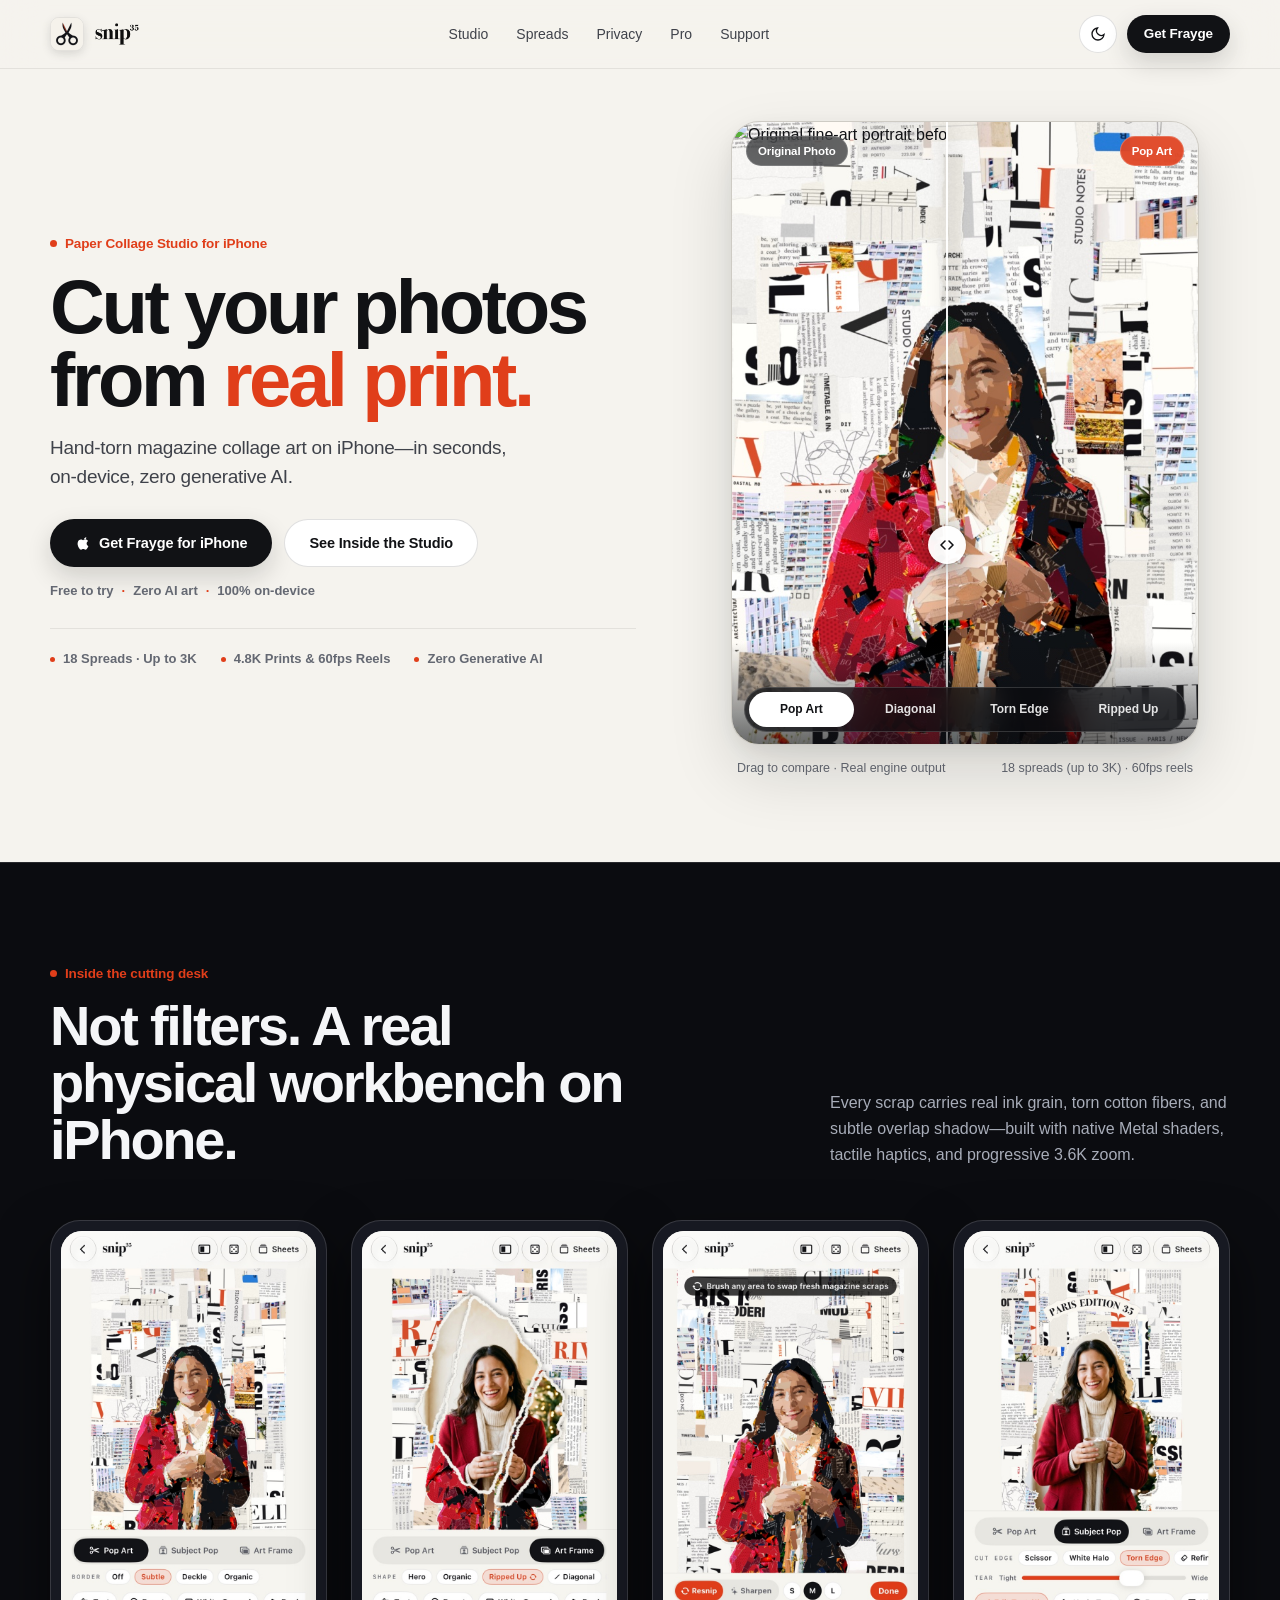
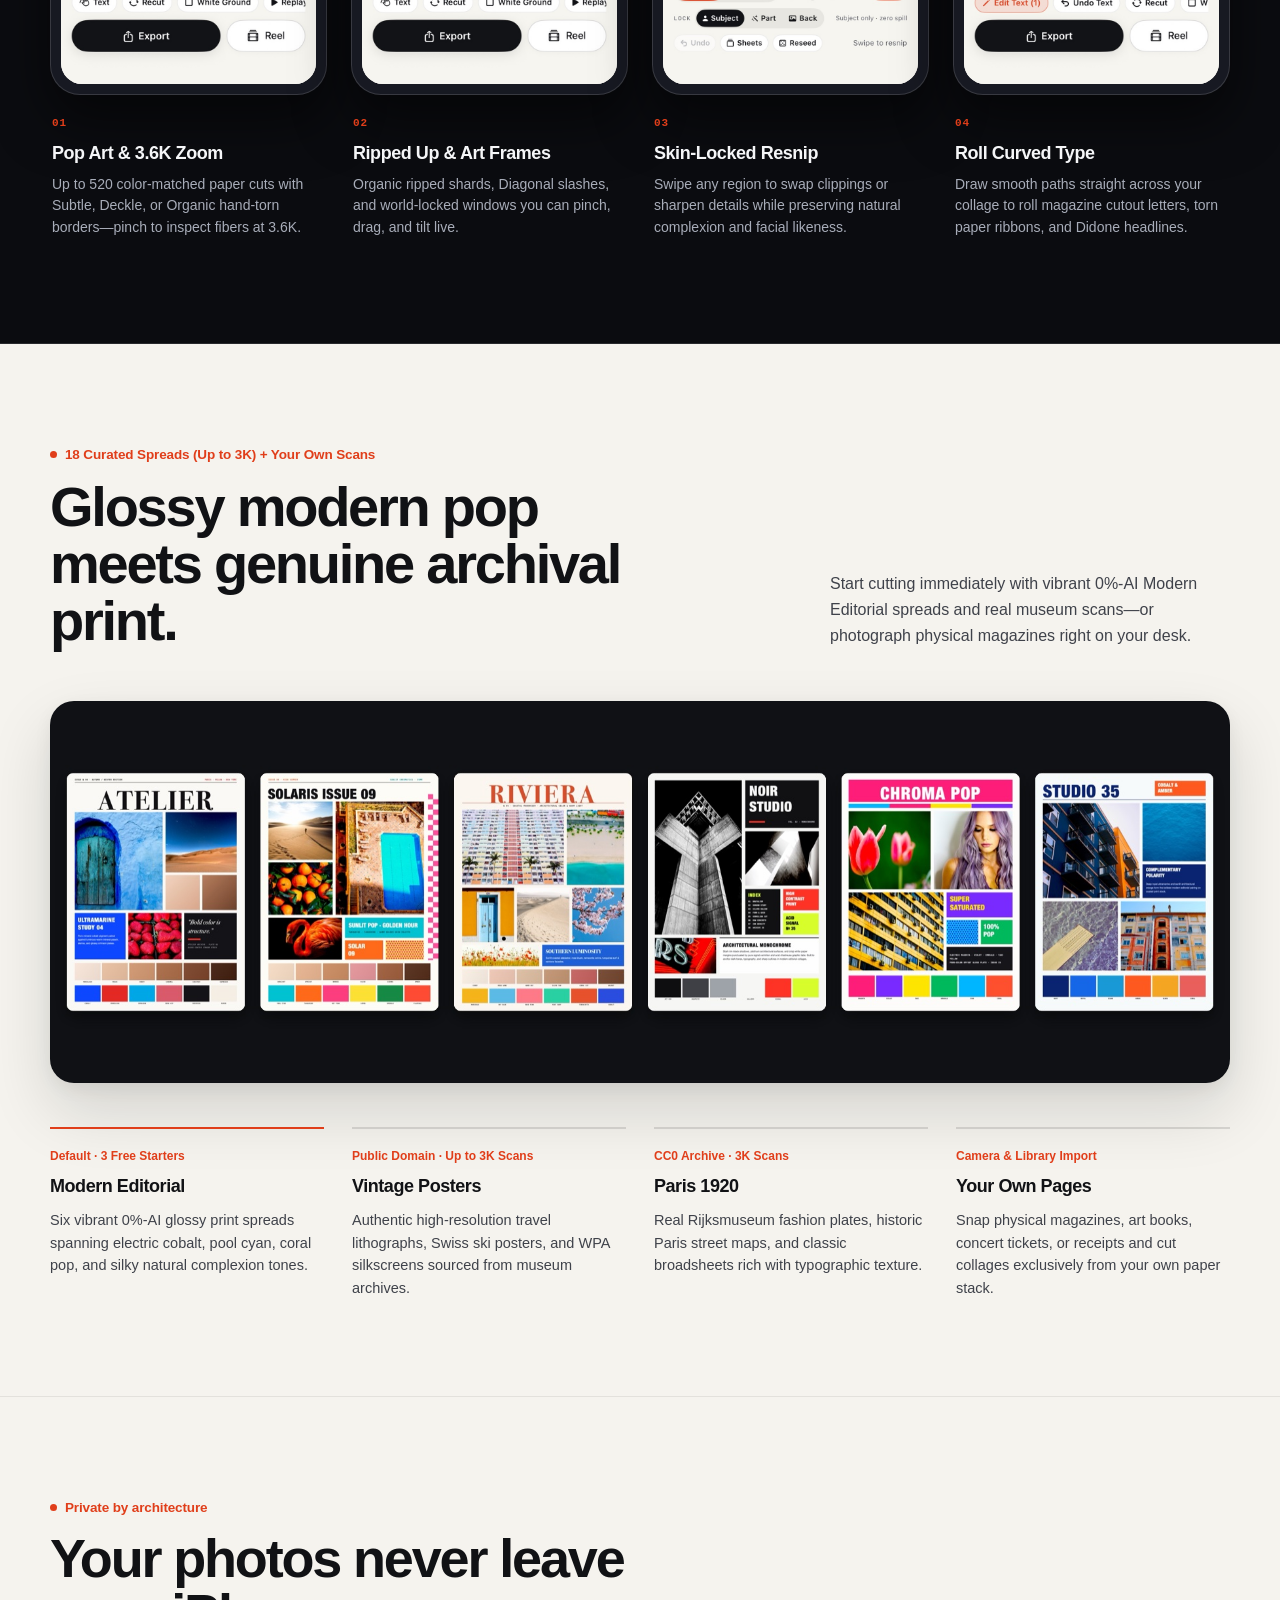
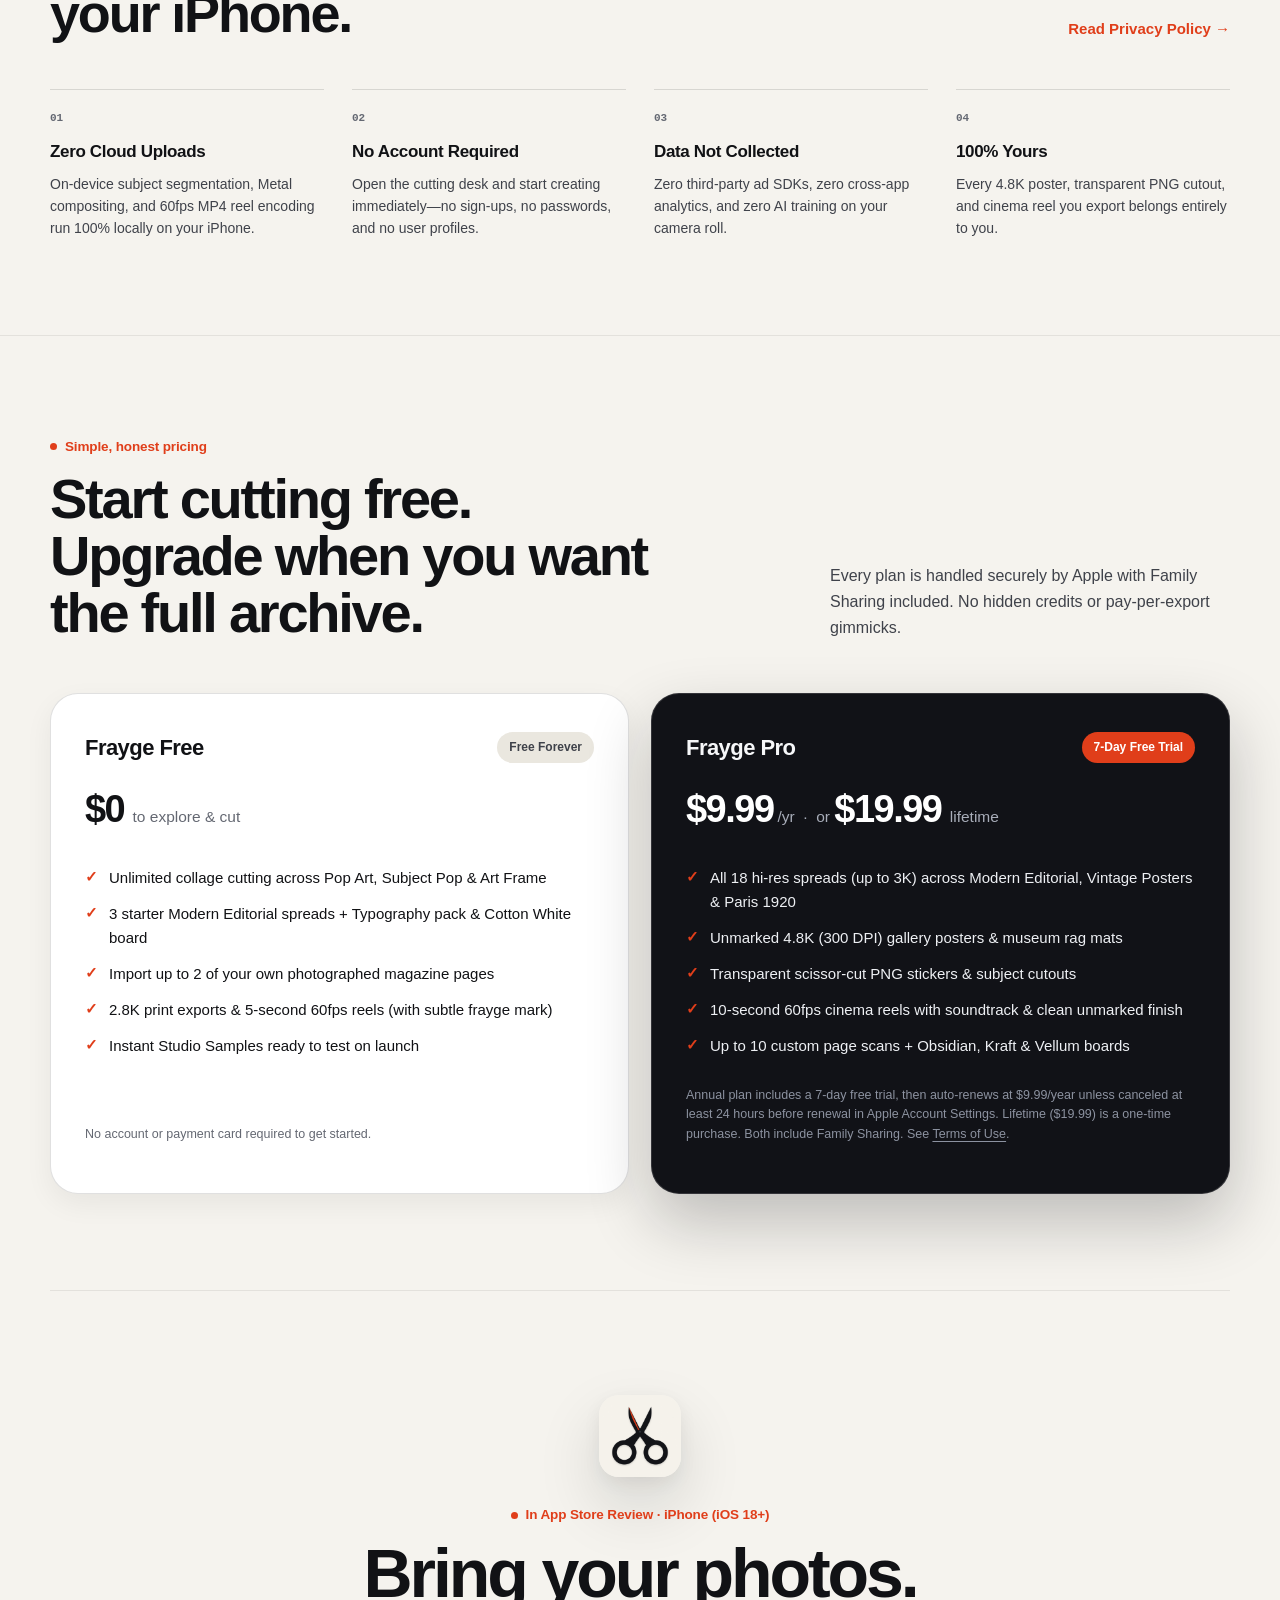
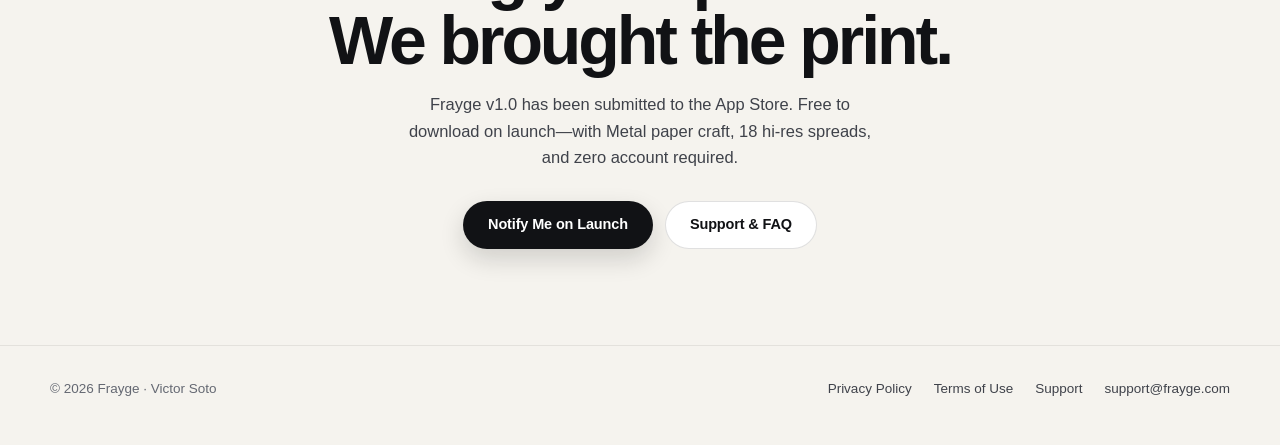
==== commit 341541ae: "Deploy Frayge (frayge.com) root site files" ====
--- a/index.html
+++ b/index.html
@@ -5,9 +5,9 @@
   <meta name="viewport" content="width=device-width, initial-scale=1" />
   <meta http-equiv="Content-Security-Policy" content="default-src 'self'; img-src 'self' data:; style-src 'self' 'unsafe-inline' https://fonts.googleapis.com; font-src 'self' https://fonts.gstatic.com; script-src 'self'; base-uri 'self'; form-action 'self'; object-src 'none';" />
   <meta name="referrer" content="strict-origin-when-cross-origin" />
-  <title>Snip35 — Paper Collage Studio for iPhone</title>
+  <title>Frayge — Paper Collage Studio for iPhone</title>
   <meta name="description" content="Cut your photos from real print. Hand-torn magazine collage art on iPhone—in seconds, 100% on-device, zero generative AI." />
-  <link rel="canonical" href="https://snip35.com/" />
+  <link rel="canonical" href="https://frayge.com/" />
 
   <!-- Apple Smart App Banner: uncomment once Apple approves v1.0 (Apple ID 6837796017) -->
   <!-- <meta name="apple-itunes-app" content="app-id=6837796017" /> -->
@@ -19,17 +19,17 @@
 
   <!-- Open Graph & iMessage Rich Link Preview -->
   <meta property="og:type" content="website" />
-  <meta property="og:site_name" content="Snip35" />
-  <meta property="og:title" content="Snip35 — Cut your photos from real print." />
+  <meta property="og:site_name" content="Frayge" />
+  <meta property="og:title" content="Frayge — Cut your photos from real print." />
   <meta property="og:description" content="Hand-torn magazine collage art live on iPhone from real glossy spreads and archival print. 100% on-device, zero generative AI." />
-  <meta property="og:url" content="https://snip35.com/" />
-  <meta property="og:image" content="https://snip35.com/assets/og-card.jpg" />
+  <meta property="og:url" content="https://frayge.com/" />
+  <meta property="og:image" content="https://frayge.com/assets/og-card.jpg" />
   <meta property="og:image:width" content="1200" />
   <meta property="og:image:height" content="630" />
   <meta name="twitter:card" content="summary_large_image" />
-  <meta name="twitter:title" content="Snip35 — Paper Collage Studio for iPhone" />
+  <meta name="twitter:title" content="Frayge — Paper Collage Studio for iPhone" />
   <meta name="twitter:description" content="18 hi-res spreads (up to 3K), hand-torn edges, skin-locked Resnip, curved cutout type, and 60fps reels—100% on-device." />
-  <meta name="twitter:image" content="https://snip35.com/assets/og-card.jpg" />
+  <meta name="twitter:image" content="https://frayge.com/assets/og-card.jpg" />
 
   <link rel="preconnect" href="https://fonts.googleapis.com" />
   <link rel="preconnect" href="https://fonts.gstatic.com" crossorigin />
@@ -40,17 +40,17 @@
 <body>
   <header class="topbar">
     <div class="wrap topbar-inner">
-      <a class="brand" href="./" aria-label="Snip35 home">
+      <a class="brand" href="./" aria-label="Frayge home">
         <img
           class="brand-icon"
           src="./assets/app-icon.png"
           data-icon-light="./assets/app-icon.png"
           data-icon-dark="./assets/app-icon-dark.png"
-          alt="Snip35 app icon"
+          alt="Frayge app icon"
           width="34"
           height="34"
         />
-        <img class="brand-wordmark" src="./assets/wordmark.png" alt="Snip35" height="22" />
+        <img class="brand-wordmark" src="./assets/wordmark.png" data-icon-light="./assets/wordmark.png" data-icon-dark="./assets/wordmark-dark.png" alt="Frayge" height="22" />
       </a>
 
       <nav class="nav" aria-label="Primary">
@@ -63,7 +63,7 @@
 
       <div class="nav-actions">
         <button id="themeToggle" class="theme-btn" type="button" aria-label="Toggle studio theme"></button>
-        <a class="btn btn-primary btn-sm nav-cta" href="#download">Get Snip35</a>
+        <a class="btn btn-primary btn-sm nav-cta" href="#download">Get Frayge</a>
       </div>
     </div>
   </header>
@@ -86,15 +86,15 @@
 
       <!-- Interactive Split Before/After Hero Stage -->
       <div class="stage-wrap">
-        <div class="stage-card has-compare" id="heroStage" aria-label="Interactive before and after preview of Snip35 collage looks">
-          <img class="stage-img active" data-look="pop" src="./assets/hero-pop-portrait.jpg" alt="Snip35 Pop Art portrait collage hand-cut from real glossy editorial spreads" />
-          <img class="stage-img" data-look="diag" src="./assets/hero-diagonal.jpg" alt="Snip35 Diagonal Rip art frame revealing a 35mm portrait through torn print" />
-          <img class="stage-img" data-look="torn" src="./assets/hero-torn-edge.jpg" alt="Snip35 Torn Edge subject cutout with hand-torn paper deckle and cutout editorial lettering" />
-          <img class="stage-img" data-look="ripped" src="./assets/hero-ripped-up.jpg" alt="Snip35 Organic Ripped Up multi-shard collage framing a golden retriever" />
-
-          <img class="before-layer" id="beforeLayer" src="./assets/hero-torn-orig.jpg" alt="Original iPhone photograph before Snip35 paper cutting" />
-
-          <div class="stage-divider active" id="stageDivider" role="slider" tabindex="0" aria-label="Compare original photo and Snip35 collage" aria-valuemin="0" aria-valuemax="100" aria-valuenow="38">
+        <div class="stage-card has-compare" id="heroStage" aria-label="Interactive before and after preview of Frayge collage looks">
+          <img class="stage-img active" data-look="pop" src="./assets/hero-pop-portrait.jpg" alt="Frayge Pop Art fine-art portrait collage hand-cut from real glossy editorial spreads" />
+          <img class="stage-img" data-look="diag" src="./assets/hero-diagonal.jpg" alt="Frayge Diagonal Rip art frame revealing a 35mm portrait through torn print" />
+          <img class="stage-img" data-look="torn" src="./assets/hero-torn-edge.jpg" alt="Frayge Torn Edge birthday portrait cutout with hand-torn paper deckle and cutout editorial lettering" />
+          <img class="stage-img" data-look="ripped" src="./assets/hero-ripped-up.jpg" alt="Frayge Organic Ripped Up multi-shard collage framing a golden retriever" />
+
+          <img class="before-layer" id="beforeLayer" src="./assets/hero-tulip-orig.jpg" alt="Original fine-art portrait before Frayge paper cutting" />
+
+          <div class="stage-divider active" id="stageDivider" role="slider" tabindex="0" aria-label="Compare original photo and Frayge collage" aria-valuemin="0" aria-valuemax="100" aria-valuenow="38">
             <span class="stage-handle" aria-hidden="true">
               <svg width="16" height="16" viewBox="0 0 24 24" fill="none" stroke="currentColor" stroke-width="2.4" stroke-linecap="round" stroke-linejoin="round">
                 <path d="M9 18l-6-6 6-6" />
@@ -129,7 +129,7 @@
             <svg width="16" height="16" viewBox="0 0 24 24" fill="currentColor" aria-hidden="true">
               <path d="M18.71 19.5c-.83 1.24-1.71 2.45-3.05 2.47-1.34.03-1.77-.79-3.29-.79-1.53 0-2 .77-3.27.82-1.31.05-2.3-1.32-3.14-2.53C4.25 17 2.94 12.45 4.7 9.39c.87-1.52 2.43-2.48 4.12-2.51 1.28-.02 2.5.87 3.29.87.78 0 2.26-1.07 3.81-.91.65.03 2.47.26 3.64 1.98-.09.06-2.17 1.28-2.15 3.81.03 3.02 2.65 4.03 2.68 4.04-.03.07-.42 1.44-1.38 2.83M15.96 6.33c.67-.81 1.12-1.94 1-3.08-.96.04-2.13.64-2.82 1.45-.61.7-1.14 1.86-1 2.98 1.07.08 2.16-.54 2.82-1.35z"/>
             </svg>
-            <span>Get Snip35 for iPhone</span>
+            <span>Get Frayge for iPhone</span>
           </a>
           <a class="btn btn-secondary hero-secondary" href="#studio">See Inside the Studio</a>
         </div>
@@ -171,7 +171,7 @@
           <article class="studio-item">
             <div class="device-frame">
               <div class="device-screen">
-                <img src="./assets/ui-pop-art.jpg" alt="Snip35 Pop Art studio screen on iPhone" loading="lazy" />
+                <img src="./assets/ui-pop-art.jpg" alt="Frayge Pop Art studio screen on iPhone" loading="lazy" />
               </div>
             </div>
             <div class="studio-meta">
@@ -184,7 +184,7 @@
           <article class="studio-item">
             <div class="device-frame">
               <div class="device-screen">
-                <img src="./assets/ui-ripped-up.jpg" alt="Snip35 Ripped Up organic frame screen on iPhone" loading="lazy" />
+                <img src="./assets/ui-ripped-up.jpg" alt="Frayge Ripped Up organic frame screen on iPhone" loading="lazy" />
               </div>
             </div>
             <div class="studio-meta">
@@ -197,7 +197,7 @@
           <article class="studio-item">
             <div class="device-frame">
               <div class="device-screen">
-                <img src="./assets/ui-recut.jpg" alt="Snip35 Resnip and Sharpen brush workbench on iPhone" loading="lazy" />
+                <img src="./assets/ui-recut.jpg" alt="Frayge Resnip and Sharpen brush workbench on iPhone" loading="lazy" />
               </div>
             </div>
             <div class="studio-meta">
@@ -210,7 +210,7 @@
           <article class="studio-item">
             <div class="device-frame">
               <div class="device-screen">
-                <img src="./assets/ui-roll-text.jpg" alt="Snip35 curved editorial Roll Text screen on iPhone" loading="lazy" />
+                <img src="./assets/ui-roll-text.jpg" alt="Frayge curved editorial Roll Text screen on iPhone" loading="lazy" />
               </div>
             </div>
             <div class="studio-meta">
@@ -241,7 +241,7 @@
         </div>
 
         <div class="spreads-frame">
-          <img src="./assets/spreads-modern.jpg" alt="Six glossy Modern Editorial spreads bundled in Snip35: Atelier, Solaris, Riviera, Noir Studio, Chroma Pop, and Studio 35 Cobalt" loading="lazy" />
+          <img src="./assets/spreads-modern.jpg" alt="Six glossy Modern Editorial spreads bundled in Frayge: Atelier, Solaris, Riviera, Noir Studio, Chroma Pop, and Studio Cobalt" />
         </div>
 
         <div class="packs-grid">
@@ -333,7 +333,7 @@
         <div class="pricing-grid">
           <div class="price-card">
             <div class="price-header">
-              <h3>Snip35 Free</h3>
+              <h3>Frayge Free</h3>
               <span class="price-tag">Free Forever</span>
             </div>
             <p class="price-amount"><strong>$0</strong> to explore &amp; cut</p>
@@ -341,7 +341,7 @@
               <li><span class="check">&#10003;</span><span>Unlimited collage cutting across Pop Art, Subject Pop &amp; Art Frame</span></li>
               <li><span class="check">&#10003;</span><span>3 starter Modern Editorial spreads + Typography pack &amp; Cotton White board</span></li>
               <li><span class="check">&#10003;</span><span>Import up to 2 of your own photographed magazine pages</span></li>
-              <li><span class="check">&#10003;</span><span>2.8K print exports &amp; 5-second 60fps reels (with subtle snip³⁵ mark)</span></li>
+              <li><span class="check">&#10003;</span><span>2.8K print exports &amp; 5-second 60fps reels (with subtle frayge mark)</span></li>
               <li><span class="check">&#10003;</span><span>Instant Studio Samples ready to test on launch</span></li>
             </ul>
             <p class="price-note">No account or payment card required to get started.</p>
@@ -349,7 +349,7 @@
 
           <div class="price-card pro-card">
             <div class="price-header">
-              <h3>Snip35 Pro</h3>
+              <h3>Frayge Pro</h3>
               <span class="price-tag">7-Day Free Trial</span>
             </div>
             <p class="price-amount"><strong>$9.99</strong>/yr &nbsp;·&nbsp; or <strong>$19.99</strong> lifetime</p>
@@ -377,7 +377,7 @@
         src="./assets/app-icon.png"
         data-icon-light="./assets/app-icon.png"
         data-icon-dark="./assets/app-icon-dark.png"
-        alt="Snip35 app icon"
+        alt="Frayge app icon"
         width="82"
         height="82"
       />
@@ -387,42 +387,42 @@
       </div>
       <h2>Bring your photos.<br />We brought the print.</h2>
       <p>
-        Snip35 v1.0 has been submitted to the App Store. Free to download on launch—with Metal paper craft, 18 hi-res spreads, and zero account required.
+        Frayge v1.0 has been submitted to the App Store. Free to download on launch—with Metal paper craft, 18 hi-res spreads, and zero account required.
       </p>
       <div class="closing-actions">
-        <a class="btn btn-primary" href="mailto:support@snip35.com?subject=Notify%20me%20when%20Snip35%20launches">Notify Me on Launch</a>
+        <a class="btn btn-primary" href="mailto:support@frayge.com?subject=Notify%20me%20when%20Frayge%20launches">Notify Me on Launch</a>
         <a class="btn btn-secondary" href="./support/">Support &amp; FAQ</a>
       </div>
     </section>
   </main>
 
   <!-- Sticky Mobile Conversion Bar (shows only when hero CTA & closing CTA are off-screen) -->
-  <aside class="sticky-cta" id="stickyCta" aria-label="Get Snip35">
+  <aside class="sticky-cta" id="stickyCta" aria-label="Get Frayge">
     <div class="sticky-cta-brand">
       <img
         src="./assets/app-icon.png"
         data-icon-light="./assets/app-icon.png"
         data-icon-dark="./assets/app-icon-dark.png"
-        alt="Snip35 icon"
+        alt="Frayge icon"
         width="34"
         height="34"
       />
       <div>
-        <strong>Snip35</strong>
+        <strong>Frayge</strong>
         <span>Free on iPhone</span>
       </div>
     </div>
-    <a class="btn btn-primary btn-sm" href="#download">Get Snip35</a>
+    <a class="btn btn-primary btn-sm" href="#download">Get Frayge</a>
   </aside>
 
   <footer class="footer">
     <div class="wrap footer-inner">
-      <span>&copy; 2026 Snip35 &middot; Victor Soto</span>
+      <span>&copy; 2026 Frayge &middot; Victor Soto</span>
       <div class="footer-links">
         <a href="./privacy/">Privacy Policy</a>
         <a href="./terms/">Terms of Use</a>
         <a href="./support/">Support</a>
-        <a href="mailto:support@snip35.com">support@snip35.com</a>
+        <a href="mailto:support@frayge.com">support@frayge.com</a>
       </div>
     </div>
   </footer>
--- a/styles.css
+++ b/styles.css
@@ -118,9 +118,7 @@
   height: 22px;
   width: auto;
 }
-html[data-theme="dark"] .brand-wordmark {
-  filter: invert(1) brightness(1.06);
-}
+
 
 .nav {
   display: flex;
@@ -321,7 +319,7 @@
 }
 
 .stage-card {
-  --focus-y: 42%;
+  --focus-y: 38%;
   position: relative;
   aspect-ratio: 3 / 4;
   border-radius: 28px;
